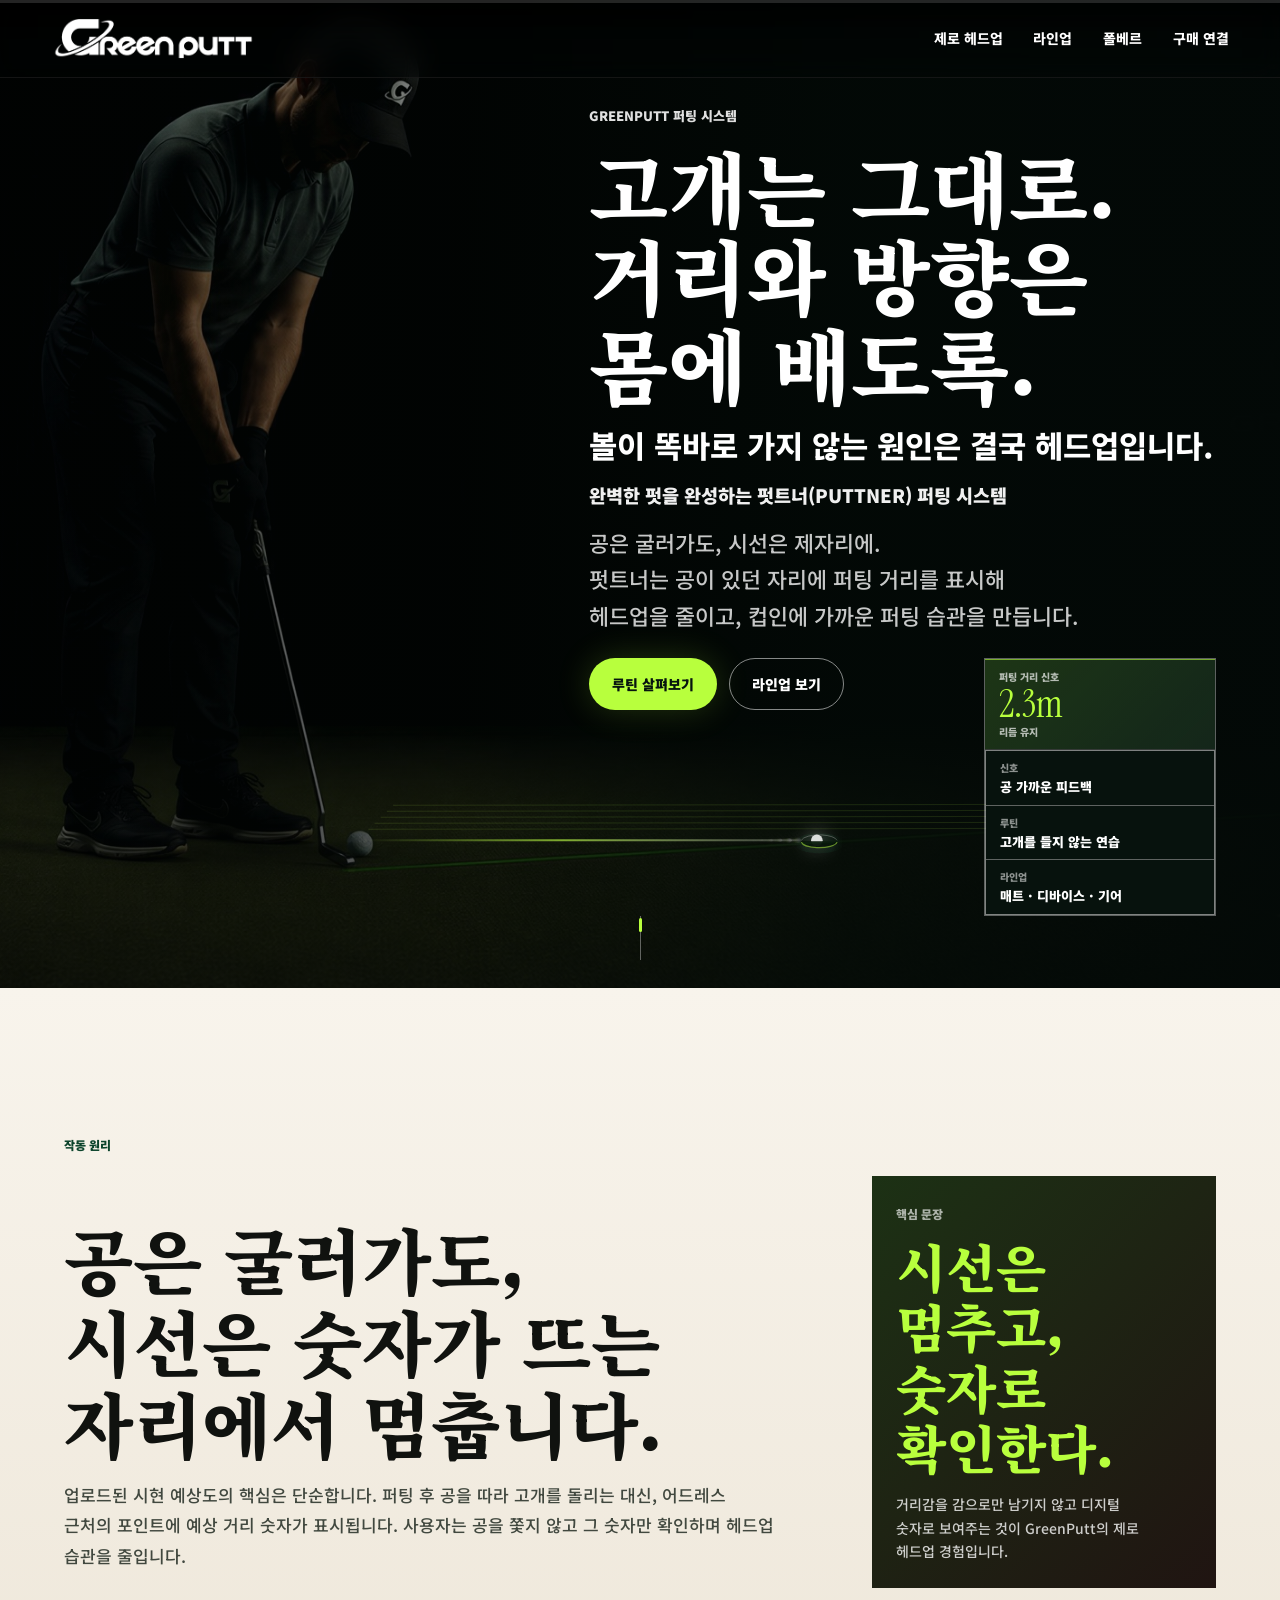
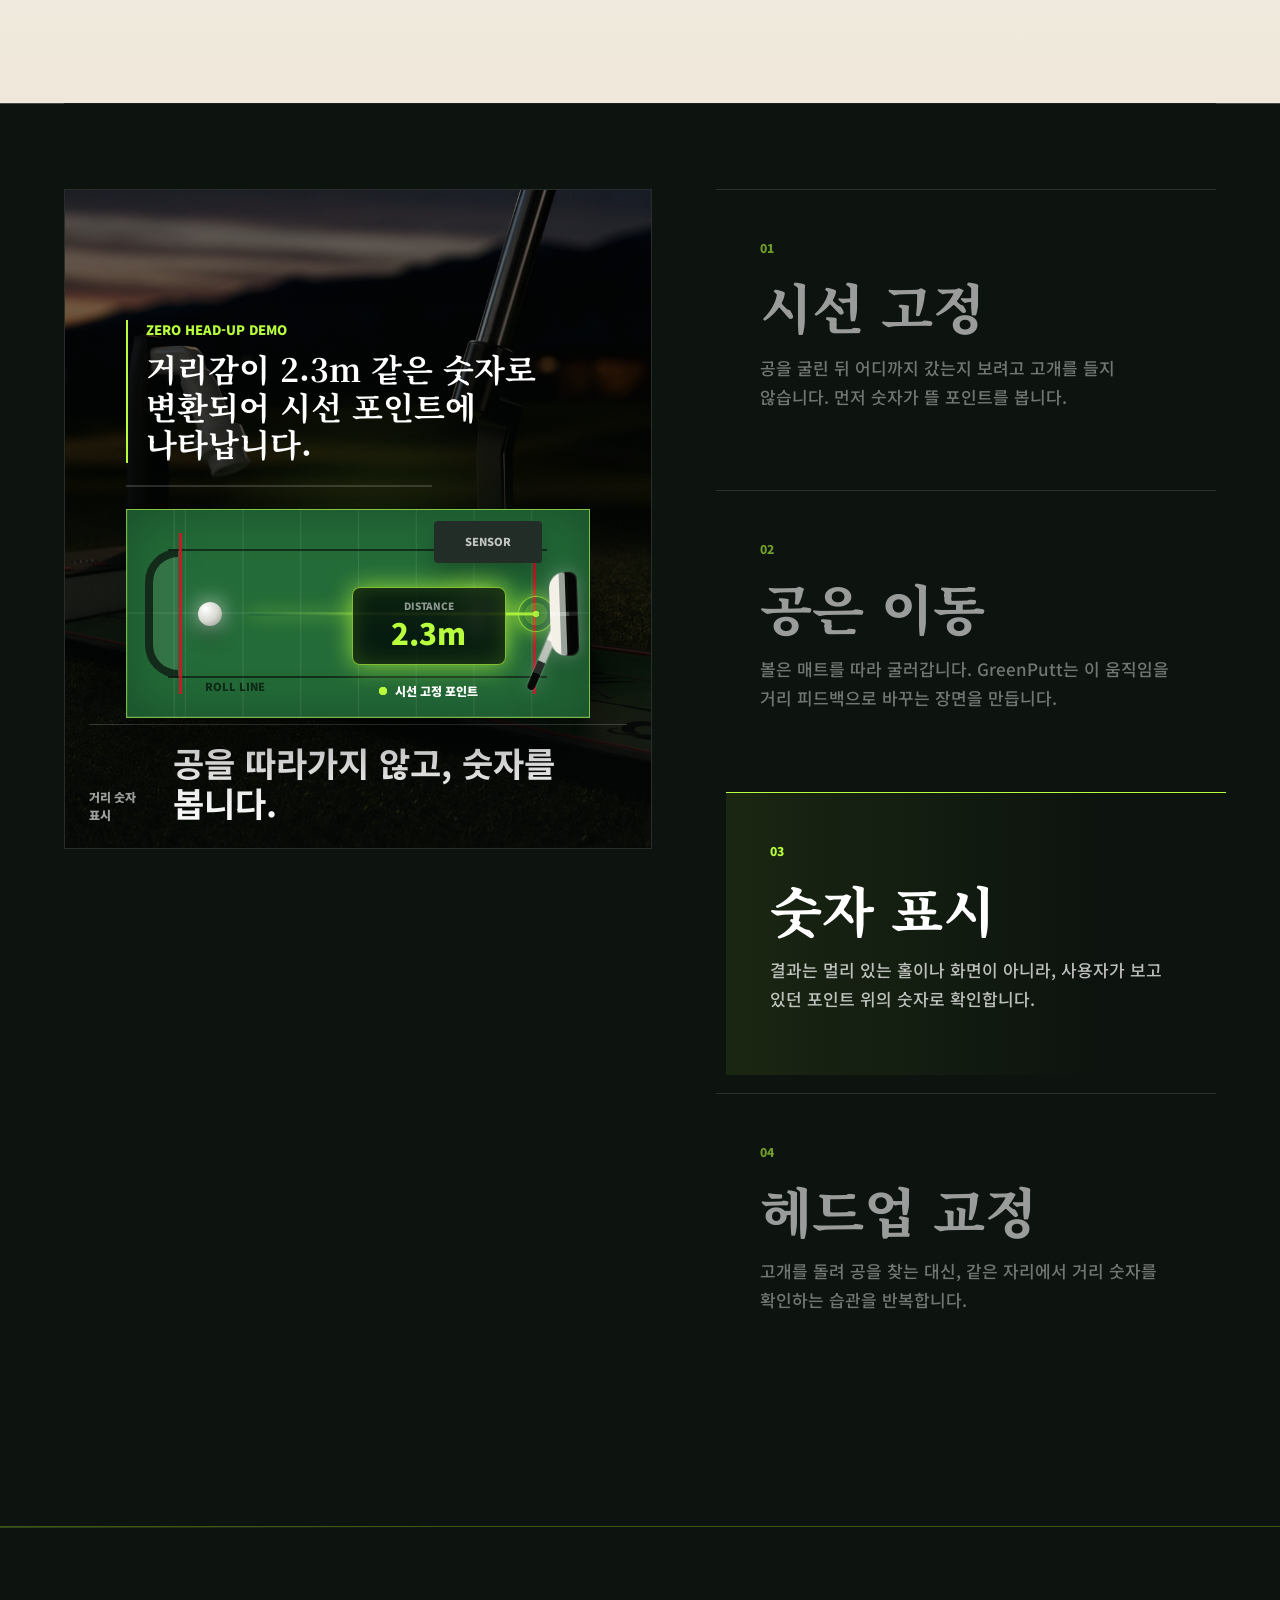
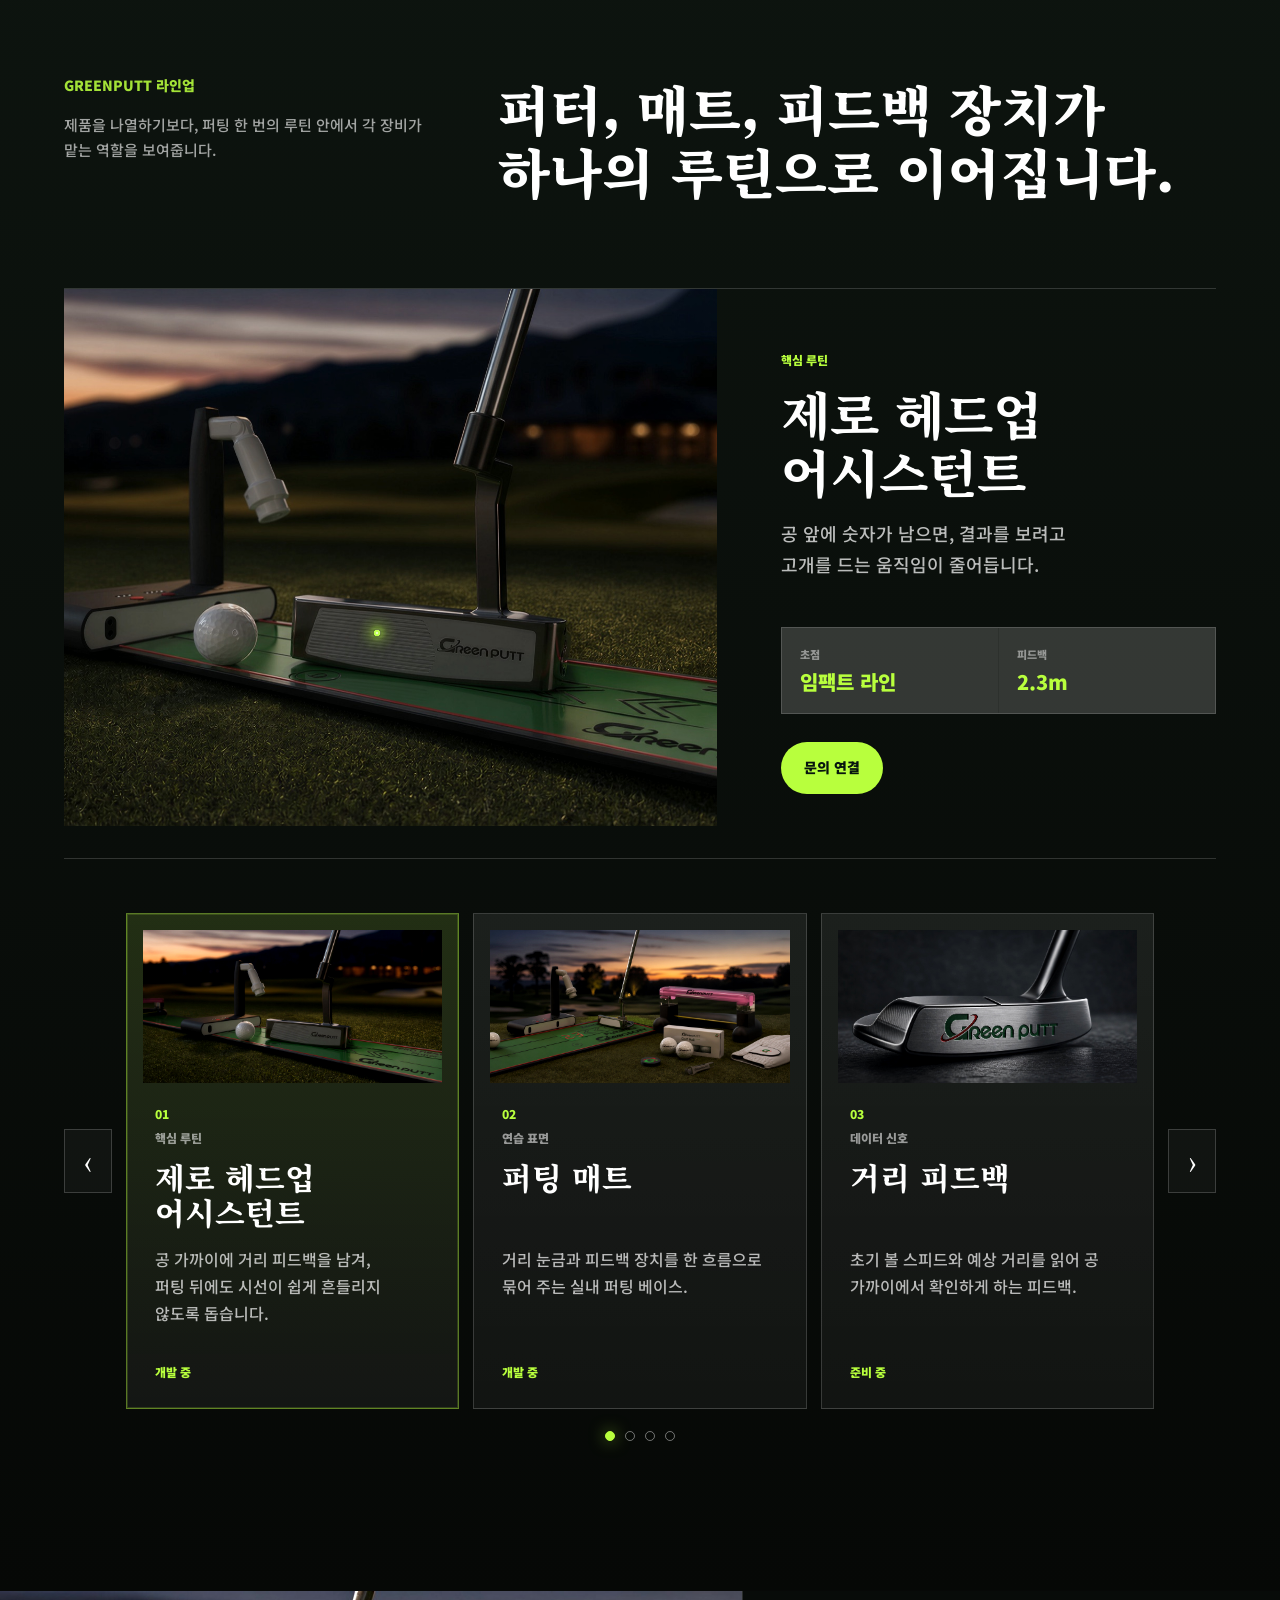
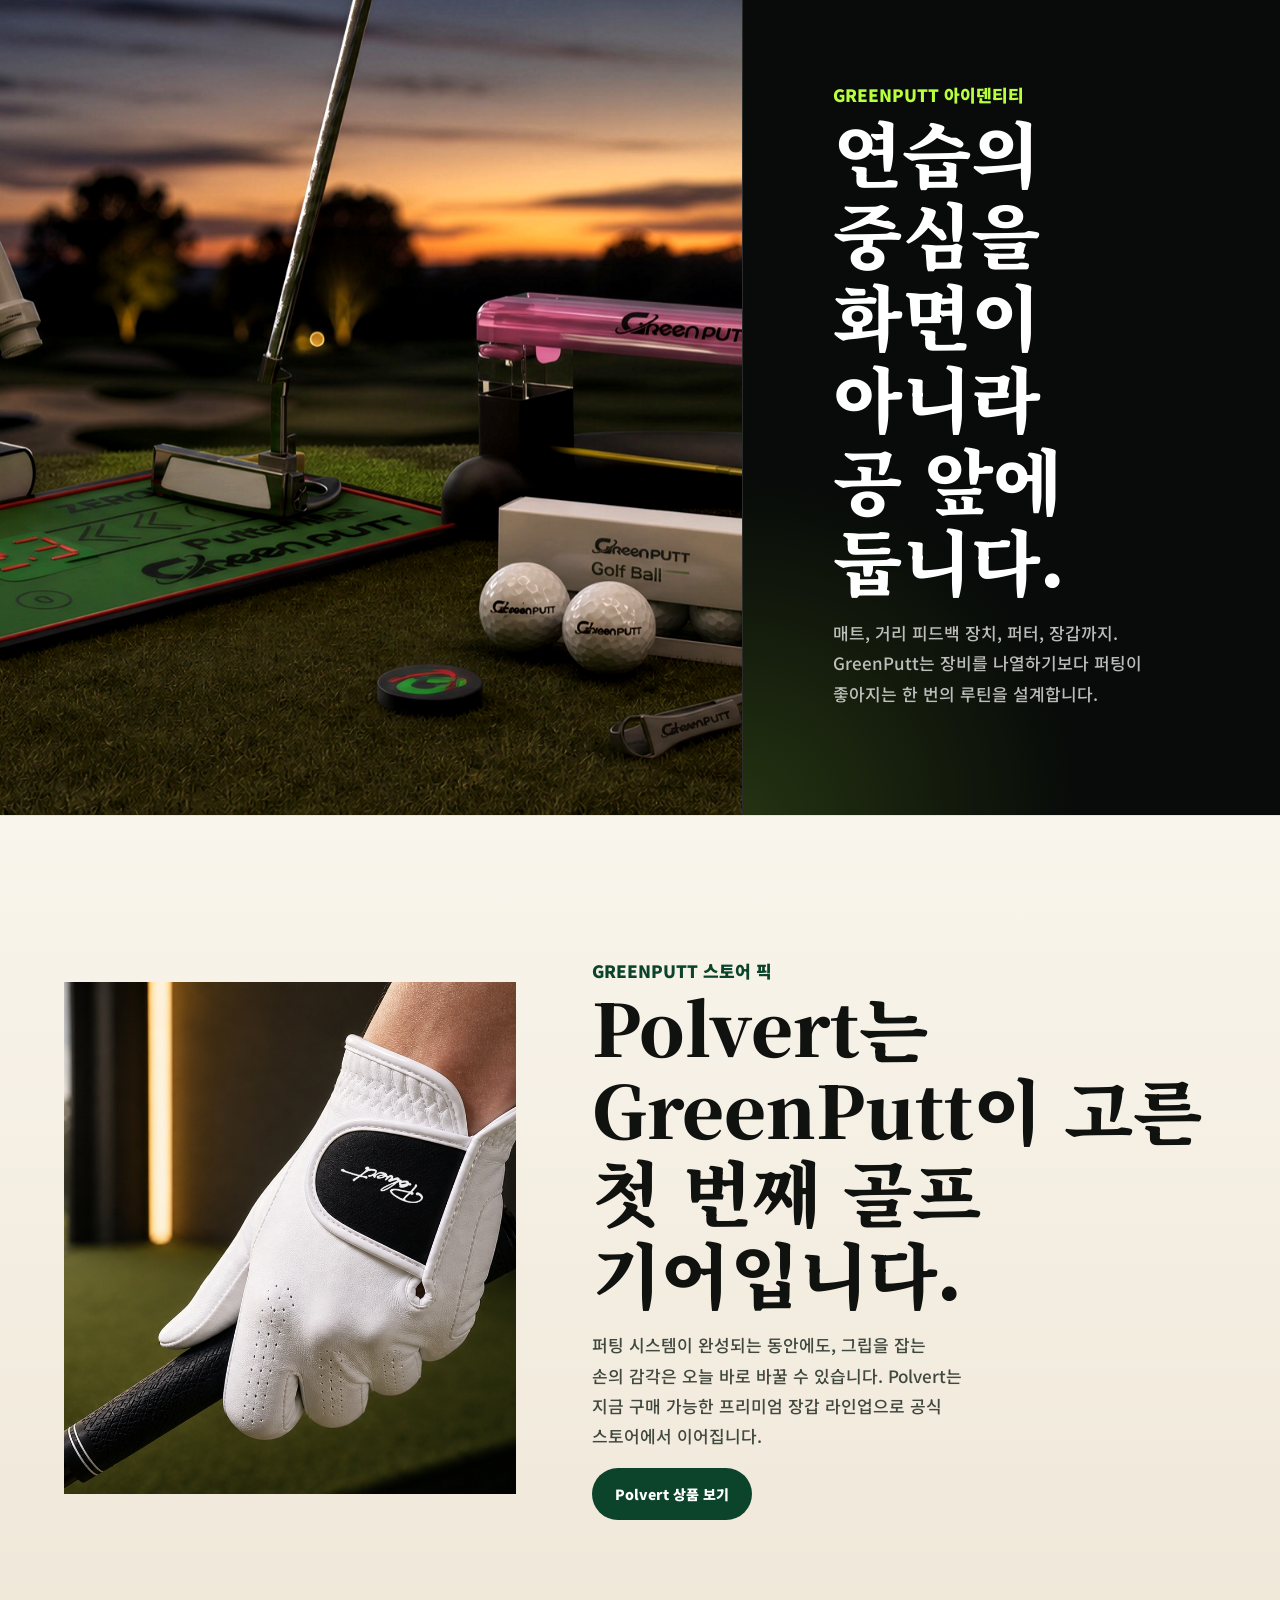
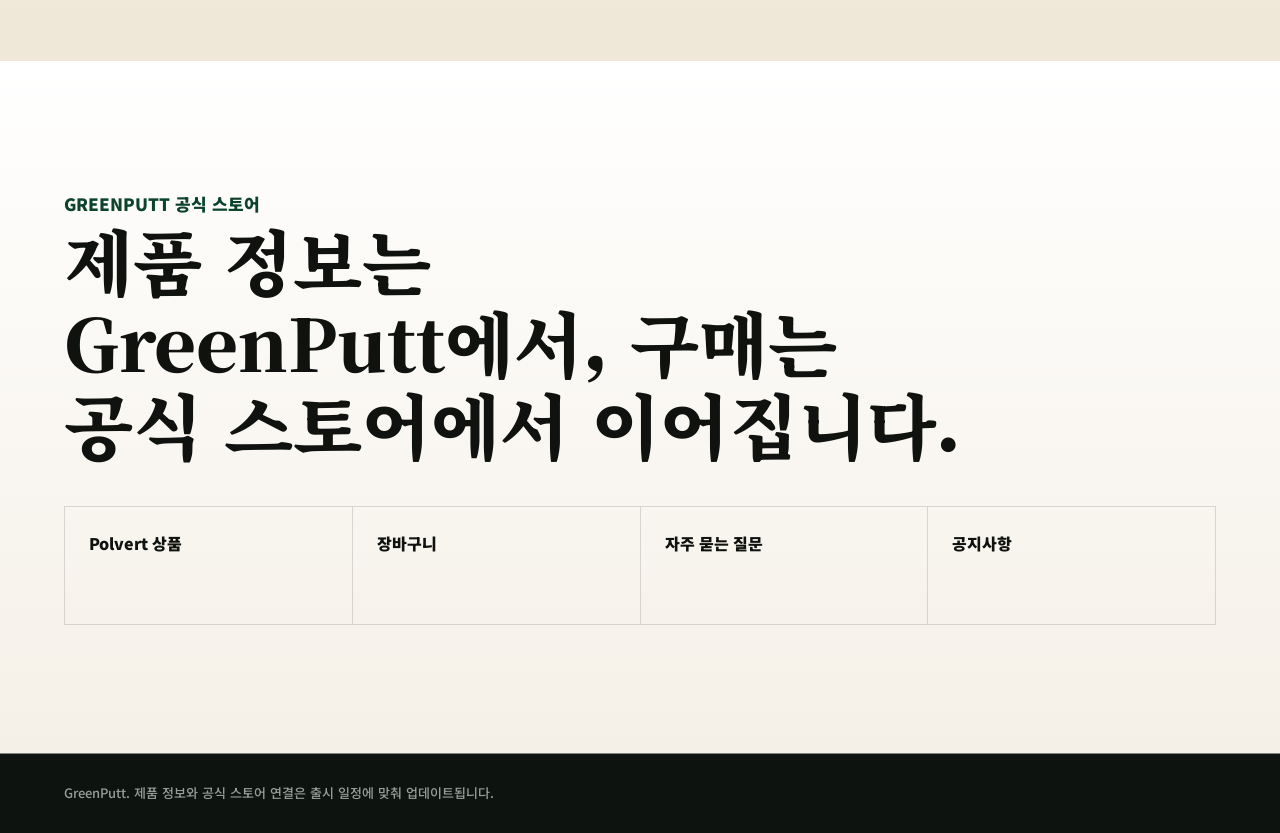
==== index.html @ f505fe6b "copy: refine Puttner hero message" ====
<!doctype html>
<html lang="ko">
  <head>
    <meta charset="utf-8" />
    <meta name="viewport" content="width=device-width, initial-scale=1" />
    <title>GreenPutt | 고개는 그대로. 거리와 방향은 몸에 배도록.</title>
    <meta
      name="description"
      content="완벽한 펏을 완성하는 펏트너(PUTTNER) 퍼팅 시스템. 공이 있던 자리에 퍼팅 거리를 표시해 헤드업을 줄이고, 컵인에 가까운 퍼팅 습관을 만듭니다."
    />
    <meta name="theme-color" content="#061b12" />
    <link rel="canonical" href="https://micaelclaw.github.io/greenputt-website-test/" />
    <link rel="icon" href="./favicon.ico" sizes="any" />
    <link rel="icon" href="./favicon-32x32.png" type="image/png" />
    <link rel="apple-touch-icon" href="./apple-touch-icon.png" />
    <link rel="manifest" href="./site.webmanifest" />
    <meta property="og:locale" content="ko_KR" />
    <meta property="og:type" content="website" />
    <meta property="og:site_name" content="GreenPutt" />
    <meta property="og:title" content="GreenPutt | 고개는 그대로. 거리와 방향은 몸에 배도록." />
    <meta
      property="og:description"
      content="완벽한 펏을 완성하는 펏트너(PUTTNER) 퍼팅 시스템. 공이 있던 자리에 퍼팅 거리를 표시해 헤드업을 줄이고, 컵인에 가까운 퍼팅 습관을 만듭니다."
    />
    <meta property="og:url" content="https://micaelclaw.github.io/greenputt-website-test/" />
    <meta
      property="og:image"
      content="https://micaelclaw.github.io/greenputt-website-test/assets/greenputt-og.jpg"
    />
    <meta
      property="og:image:secure_url"
      content="https://micaelclaw.github.io/greenputt-website-test/assets/greenputt-og.jpg"
    />
    <meta property="og:image:type" content="image/jpeg" />
    <meta property="og:image:width" content="1200" />
    <meta property="og:image:height" content="630" />
    <meta property="og:image:alt" content="GreenPutt 퍼팅 시스템 공유 이미지" />
    <meta name="twitter:card" content="summary_large_image" />
    <meta name="twitter:title" content="GreenPutt | 고개는 그대로. 거리와 방향은 몸에 배도록." />
    <meta
      name="twitter:description"
      content="완벽한 펏을 완성하는 펏트너(PUTTNER) 퍼팅 시스템. 공이 있던 자리에 퍼팅 거리를 표시해 헤드업을 줄이고, 컵인에 가까운 퍼팅 습관을 만듭니다."
    />
    <meta
      name="twitter:image"
      content="https://micaelclaw.github.io/greenputt-website-test/assets/greenputt-og.jpg"
    />
    <meta name="twitter:image:alt" content="GreenPutt 퍼팅 시스템 공유 이미지" />
    <link rel="preconnect" href="https://fonts.googleapis.com" />
    <link rel="preconnect" href="https://fonts.gstatic.com" crossorigin />
    <link
      href="https://fonts.googleapis.com/css2?family=Instrument+Serif:ital@0;1&family=Noto+Sans+KR:wght@400;500;700;900&family=Noto+Serif+KR:wght@500;700;900&display=swap"
      rel="stylesheet"
    />
    <link rel="stylesheet" href="./styles.css" />
  </head>
  <body>
    <div class="scroll-progress" aria-hidden="true">
      <span id="scroll-progress-bar"></span>
    </div>

    <header class="site-header" aria-label="GreenPutt 주요 내비게이션">
      <a class="brand" href="#top" aria-label="GreenPutt 홈">
        <img src="./assets/greenputt-logo.png" alt="GreenPutt" />
      </a>
      <nav class="primary-nav" aria-label="주요 메뉴">
        <a href="#zero-head-up">제로 헤드업</a>
        <a href="#system">라인업</a>
        <a href="#storepick">폴베르</a>
        <a href="#bridge">구매 연결</a>
      </nav>
    </header>

    <main id="top">
      <section class="hero film-frame" aria-labelledby="hero-title">
        <img
          class="hero-image"
          src="./assets/greenputt-hero-signal.jpg"
          width="2600"
          height="1114"
          alt="퍼팅 자세를 유지한 골퍼와 공 앞에 표시되는 GreenPutt 거리 신호"
        />
        <canvas id="signal-canvas" class="signal-canvas" aria-hidden="true"></canvas>
        <div class="hero-overlay"></div>
        <div class="hero-copy">
          <p class="eyebrow">GreenPutt 퍼팅 시스템</p>
          <h1 id="hero-title">
            <span>고개는 그대로.</span>
            <span>거리와 방향은</span>
            <span>몸에 배도록.</span>
          </h1>
          <p class="hero-korean">볼이 똑바로 가지 않는 원인은 결국 헤드업입니다.</p>
          <p class="hero-product-statement">완벽한 펏을 완성하는 펏트너(PUTTNER) 퍼팅 시스템</p>
          <p class="lead">
            <span class="lead-line">공은 굴러가도, 시선은 제자리에.</span>
            <span class="lead-line">펏트너는 공이 있던 자리에 퍼팅 거리를 표시해</span>
            <span class="lead-line">헤드업을 줄이고, 컵인에 가까운 퍼팅 습관을 만듭니다.</span>
          </p>
          <div class="hero-lower">
            <div class="hero-actions">
              <a class="button primary" href="#zero-head-up">루틴 살펴보기</a>
              <a class="button ghost" href="#system">라인업 보기</a>
            </div>
            <div class="hero-dashboard">
              <div class="hero-caption" aria-label="현재 퍼팅 거리 신호">
                <span>퍼팅 거리 신호</span>
                <strong id="hero-distance">2.3m</strong>
                <small id="hero-tempo">리듬 유지</small>
              </div>
              <dl class="hero-metrics" aria-label="GreenPutt 핵심 루틴">
                <div>
                  <dt>신호</dt>
                  <dd>공 가까운 피드백</dd>
                </div>
                <div>
                  <dt>루틴</dt>
                  <dd>고개를 들지 않는 연습</dd>
                </div>
                <div>
                  <dt>라인업</dt>
                  <dd>매트 · 디바이스 · 기어</dd>
                </div>
              </dl>
            </div>
          </div>
        </div>
        <a class="scroll-cue" href="#zero-head-up" aria-label="제로 헤드업 이야기로 이동">
          <span></span>
        </a>
      </section>

      <section id="zero-head-up" class="film-story-section">
        <div class="film-story-copy">
          <p class="section-kicker">작동 원리</p>
          <div class="film-story-grid">
            <div>
              <h2>공은 굴러가도, 시선은 숫자가 뜨는 자리에서 멈춥니다.</h2>
              <p>
                업로드된 시현 예상도의 핵심은 단순합니다. 퍼팅 후 공을 따라 고개를 돌리는 대신,
                어드레스 근처의 포인트에 예상 거리 숫자가 표시됩니다. 사용자는 공을 쫓지 않고
                그 숫자만 확인하며 헤드업 습관을 줄입니다.
              </p>
            </div>
            <div class="film-note">
              <span>핵심 문장</span>
              <strong>시선은 멈추고, 숫자로 확인한다.</strong>
              <p>거리감을 감으로만 남기지 않고 디지털 숫자로 보여주는 것이 GreenPutt의 제로 헤드업 경험입니다.</p>
            </div>
          </div>
        </div>

        <div class="film-reel">
          <div class="film-visual is-demo" data-phase="0" aria-hidden="true">
            <img
              class="film-visual-image"
              src="./assets/greenputt-system-closeup.jpg"
              width="2400"
              height="1028"
              alt=""
            />
            <span class="signal-sweep"></span>
            <div class="demo-board">
              <div class="demo-copy">
                <span>Zero Head-Up Demo</span>
                <strong id="demo-note">시선은 출발점 근처의 숫자 포인트에 둡니다.</strong>
              </div>
              <span class="demo-cycle" aria-hidden="true"><i></i></span>
              <div class="demo-mat">
                <span class="demo-return"></span>
                <span class="demo-device">Sensor</span>
                <span class="demo-putter"></span>
                <span class="demo-display">
                  <small>Distance</small>
                  <strong id="film-distance">Ready</strong>
                </span>
                <span class="demo-ball"></span>
                <span class="demo-path"></span>
                <span class="demo-gaze">시선 고정 포인트</span>
                <span class="demo-hole">roll line</span>
              </div>
            </div>
            <div class="film-visual-caption">
              <span id="film-state">시선 고정</span>
              <strong>공을 따라가지 않고, 숫자를 봅니다.</strong>
            </div>
          </div>

          <div class="film-steps" aria-label="제로 헤드업 과정">
            <article
              class="film-step is-active"
              data-phase="0"
              data-distance="Ready"
              data-state="시선 고정"
              data-note="시선은 출발점 근처의 숫자 포인트에 둡니다."
            >
              <span>01</span>
              <h3>시선 고정</h3>
              <p>공을 굴린 뒤 어디까지 갔는지 보려고 고개를 들지 않습니다. 먼저 숫자가 뜰 포인트를 봅니다.</p>
            </article>
            <article
              class="film-step"
              data-phase="1"
              data-distance="측정 중"
              data-state="공은 이동"
              data-note="볼은 매트를 따라 굴러가지만, 눈은 출발점 근처에 남습니다."
            >
              <span>02</span>
              <h3>공은 이동</h3>
              <p>볼은 매트를 따라 굴러갑니다. GreenPutt는 이 움직임을 거리 피드백으로 바꾸는 장면을 만듭니다.</p>
            </article>
            <article
              class="film-step"
              data-phase="2"
              data-distance="2.3m"
              data-state="거리 숫자 표시"
              data-note="거리감이 2.3m 같은 숫자로 변환되어 시선 포인트에 나타납니다."
            >
              <span>03</span>
              <h3>숫자 표시</h3>
              <p>결과는 멀리 있는 홀이나 화면이 아니라, 사용자가 보고 있던 포인트 위의 숫자로 확인합니다.</p>
            </article>
            <article
              class="film-step"
              data-phase="3"
              data-distance="Repeat"
              data-state="헤드업 교정"
              data-note="같은 자세로 숫자를 확인하고 반복하며 헤드업 습관을 줄입니다."
            >
              <span>04</span>
              <h3>헤드업 교정</h3>
              <p>고개를 돌려 공을 찾는 대신, 같은 자리에서 거리 숫자를 확인하는 습관을 반복합니다.</p>
            </article>
          </div>
        </div>
      </section>

      <section id="system" class="system-section">
        <div class="system-copy">
          <div>
            <p class="eyebrow">GreenPutt 라인업</p>
            <p class="system-intent">
              제품을 나열하기보다, 퍼팅 한 번의 루틴 안에서 각 장비가 맡는 역할을 보여줍니다.
            </p>
          </div>
          <h2>퍼터, 매트, 피드백 장치가 하나의 루틴으로 이어집니다.</h2>
        </div>
        <div class="system-stage" aria-live="polite">
          <div class="system-stage-media">
            <img
              id="stage-image"
              src="./assets/greenputt-system-closeup.jpg"
              width="2400"
              height="1028"
              alt="GreenPutt 퍼팅 시스템 클로즈업"
            />
            <span class="stage-hotspot" aria-hidden="true"><i></i></span>
          </div>
          <div class="system-stage-copy">
            <p class="eyebrow" id="stage-label">핵심 루틴</p>
            <h3 id="stage-title">제로 헤드업 어시스턴트</h3>
            <p id="stage-description">
              공 가까이에 거리 피드백을 남겨, 퍼팅 뒤에도 시선이 쉽게 흔들리지 않도록 돕습니다.
            </p>
            <dl class="stage-data" aria-label="선택한 제품 피드백 정보">
              <div>
                <dt>초점</dt>
                <dd id="stage-focus">임팩트 라인</dd>
              </div>
              <div>
                <dt>피드백</dt>
                <dd id="stage-signal">2.3m</dd>
              </div>
            </dl>
            <a id="stage-cta" class="button stage-button" href="#bridge">자세히 보기</a>
          </div>
        </div>
        <div class="product-carousel" aria-label="GreenPutt 제품 슬라이드">
          <button id="lineup-prev" class="lineup-control" type="button" aria-label="이전 제품 보기">‹</button>
          <div id="product-grid" class="product-lineup" aria-live="polite"></div>
          <button id="lineup-next" class="lineup-control" type="button" aria-label="다음 제품 보기">›</button>
        </div>
        <div id="lineup-dots" class="lineup-dots" aria-label="제품 슬라이드 위치"></div>
      </section>

      <section class="cinema-band">
        <img
          src="./assets/greenputt-lineup-showcase.jpg"
          width="2400"
          height="1028"
          alt="골프 표면 위에 놓인 GreenPutt 제품 라인업"
        />
        <div>
          <p class="eyebrow">GreenPutt 아이덴티티</p>
          <h2>연습의 중심을 화면이 아니라 공 앞에 둡니다.</h2>
          <p>
            매트, 거리 피드백 장치, 퍼터, 장갑까지. GreenPutt는 장비를 나열하기보다
            퍼팅이 좋아지는 한 번의 루틴을 설계합니다.
          </p>
        </div>
      </section>

      <section id="storepick" class="storepick-section">
        <div class="storepick-media">
          <img
            src="./assets/polvert/logo-locked-v10/polvert-storepick-logo-locked-10-homepage-hero.jpg"
            width="1672"
            height="941"
            alt="실제 Polvert 로고를 회전 합성한 극세사 오른손 골프 장갑 착용샷"
          />
        </div>
        <div class="storepick-copy">
          <p class="eyebrow">GreenPutt 스토어 픽</p>
          <h2><span>Polvert는 GreenPutt이 고른</span><span>첫 번째 골프 기어입니다.</span></h2>
          <p>
            퍼팅 시스템이 완성되는 동안에도, 그립을 잡는 손의 감각은 오늘 바로 바꿀 수 있습니다.
            Polvert는 지금 구매 가능한 프리미엄 장갑 라인업으로 공식 스토어에서 이어집니다.
          </p>
          <a class="button dark" href="https://greenputt.kr/all_products/?idx=77">Polvert 상품 보기</a>
        </div>
      </section>

      <section id="bridge" class="bridge-section">
        <p class="eyebrow">GreenPutt 공식 스토어</p>
        <h2>제품 정보는 GreenPutt에서, 구매는 공식 스토어에서 이어집니다.</h2>
        <div id="support-links" class="support-links"></div>
      </section>
    </main>

    <footer class="site-footer">
      <p>GreenPutt. 제품 정보와 공식 스토어 연결은 출시 일정에 맞춰 업데이트됩니다.</p>
    </footer>

    <script src="./content.js"></script>
    <script src="./app.js"></script>
  </body>
</html>
---- styles.css ----
:root {
  color-scheme: light;
  --ink: #10120f;
  --soft-ink: #41483f;
  --muted: #747b70;
  --paper: #f3f1ea;
  --warm: #fbfaf6;
  --green: #0b432b;
  --green-deep: #061b12;
  --lime: #b8ff3d;
  --red: #d51325;
  --line: rgba(16, 18, 15, 0.14);
  --white-line: rgba(255, 255, 255, 0.2);
  --layout-max: 1760px;
  --font-body: "Noto Sans KR", "Apple SD Gothic Neo", "Malgun Gothic", sans-serif;
  --font-display: "Noto Serif KR", "Apple SD Gothic Neo", serif;
  --font-english: "Instrument Serif", Georgia, "Times New Roman", serif;
  font-family: var(--font-body);
}

* {
  box-sizing: border-box;
}

html {
  scroll-behavior: smooth;
}

body {
  margin: 0;
  overflow-x: hidden;
  color: var(--ink);
  background: var(--paper);
  font-family: var(--font-body);
  font-weight: 500;
  line-height: 1.5;
}

a {
  color: inherit;
}

img {
  display: block;
  max-width: 100%;
  height: auto;
}

#zero-head-up,
#system,
#storepick,
#bridge {
  scroll-margin-top: 96px;
}

.scroll-progress {
  position: fixed;
  inset: 0 0 auto;
  z-index: 60;
  height: 3px;
  background: rgba(255, 255, 255, 0.14);
}

.scroll-progress span {
  display: block;
  width: 100%;
  height: 100%;
  transform: scaleX(0);
  transform-origin: left center;
  background: var(--lime);
}

.site-header {
  position: fixed;
  inset: 0 0 auto;
  z-index: 20;
  display: flex;
  min-height: 78px;
  align-items: center;
  justify-content: space-between;
  gap: 24px;
  padding: 0 clamp(20px, 4vw, 64px);
  color: white;
  border-bottom: 1px solid rgba(255, 255, 255, 0.08);
  background:
    linear-gradient(180deg, rgba(0, 0, 0, 0.72), rgba(0, 0, 0, 0.08)),
    rgba(5, 9, 7, 0.18);
  backdrop-filter: blur(14px);
}

.brand {
  width: clamp(138px, 16vw, 220px);
  flex: 0 0 auto;
  filter: brightness(0) invert(1);
}

.primary-nav {
  display: flex;
  flex-wrap: wrap;
  justify-content: flex-end;
  gap: clamp(14px, 2.4vw, 34px);
  font-size: 14px;
  font-weight: 800;
  letter-spacing: 0;
}

.primary-nav a {
  display: inline-flex;
  min-height: 32px;
  align-items: center;
}

.primary-nav a,
.button,
.lineup-item,
.support-link {
  text-decoration: none;
}

.primary-nav a:focus-visible,
.button:focus-visible,
.lineup-item:focus-visible,
.support-link:focus-visible {
  outline: 3px solid var(--lime);
  outline-offset: 5px;
}

.film-frame {
  position: relative;
  min-height: calc(var(--app-vh, 1vh) * 100);
  overflow: hidden;
  color: white;
  background: var(--green-deep);
}

.hero-image,
.hero-overlay,
.signal-canvas {
  position: absolute;
  inset: 0;
}

.hero-image {
  width: 100%;
  height: 100%;
  object-fit: cover;
  object-position: 58% 50%;
  transform: scale(1.02);
  filter: saturate(1.04) contrast(1.08) brightness(0.92);
}

.hero-overlay {
  z-index: 1;
  background:
    linear-gradient(90deg, rgba(3, 9, 7, 0.28), rgba(3, 10, 7, 0.36) 36%, rgba(3, 10, 7, 0.84) 66%, rgba(3, 9, 7, 0.96)),
    linear-gradient(180deg, rgba(0, 0, 0, 0.18), rgba(0, 0, 0, 0.54));
}

.signal-canvas {
  z-index: 2;
  pointer-events: none;
  opacity: 0.9;
  mix-blend-mode: screen;
}

.hero-copy {
  position: relative;
  z-index: 3;
  display: flex;
  min-height: calc(var(--app-vh, 1vh) * 100);
  flex-direction: column;
  justify-content: center;
  width: min(100%, var(--layout-max));
  margin-right: auto;
  margin-left: auto;
  padding: 108px clamp(24px, 5vw, 76px) 72px clamp(420px, 46vw, 760px);
}

.eyebrow,
.section-kicker,
.lineup-label,
.lineup-state,
.hero-caption span,
.hero-caption small {
  margin: 0;
  font-family: var(--font-body);
  font-size: clamp(12px, 0.8vw, 14px);
  font-weight: 900;
  letter-spacing: 0;
  line-height: 1.2;
  text-transform: uppercase;
}

.eyebrow,
.section-kicker {
  color: var(--lime);
}

.hero-copy .eyebrow {
  color: rgba(255, 255, 255, 0.88);
  font-size: clamp(13px, 0.92vw, 15px);
}

.film-story-copy .section-kicker {
  color: var(--green);
}

h1,
h2,
h3,
p,
dt,
dd,
a,
span,
strong,
small {
  overflow-wrap: break-word;
  word-break: keep-all;
  line-break: strict;
}

h1,
h2,
h3,
.hero-korean,
.film-note strong,
.system-stage-copy h3,
.lineup-item h3,
.storepick-copy h2,
.bridge-section h2 {
  text-wrap: balance;
}

p,
.lead,
.button,
.support-link,
.lineup-item p {
  text-wrap: pretty;
}

h1 {
  max-width: 860px;
  margin: 18px 0 0;
  font-family: var(--font-display);
  font-size: clamp(46px, 6.4vw, 88px);
  font-weight: 900;
  letter-spacing: 0;
  line-height: 1.08;
  overflow-wrap: break-word;
  word-break: keep-all;
}

.hero-copy h1 {
  max-width: 640px;
}

.hero-copy h1 span {
  display: block;
}

h2 {
  margin: 0;
  font-family: var(--font-display);
  font-size: clamp(34px, 5.6vw, 78px);
  font-weight: 900;
  letter-spacing: 0;
  line-height: 1.14;
}

h3 {
  margin: 0;
  font-family: var(--font-display);
  font-size: clamp(24px, 3vw, 40px);
  font-weight: 800;
  line-height: 1.12;
}

.hero-korean {
  max-width: 720px;
  margin: 18px 0 0;
  color: white;
  font-size: clamp(20px, 2.4vw, 34px);
  font-weight: 800;
  line-height: 1.28;
}

.hero-product-statement {
  max-width: 660px;
  margin: 18px 0 0;
  color: rgba(255, 255, 255, 0.94);
  font-size: clamp(17px, 1.45vw, 22px);
  font-weight: 900;
  line-height: 1.42;
}

.lead {
  width: 100%;
  max-width: 620px;
  margin: 16px 0 0;
  color: rgba(255, 255, 255, 0.78);
  font-size: clamp(16px, 1.7vw, 22px);
  font-weight: 500;
  line-height: 1.68;
}

.lead-line {
  display: block;
}

.hero-lower {
  display: grid;
  grid-template-columns: minmax(250px, 1fr) minmax(190px, 232px);
  gap: 18px;
  align-items: start;
  width: min(680px, 100%);
  margin-top: 24px;
}

.hero-actions {
  display: flex;
  flex-wrap: wrap;
  gap: 12px;
}

.hero-dashboard {
  display: grid;
  grid-template-columns: 1fr;
  gap: 1px;
  align-items: stretch;
  min-width: 0;
  border: 1px solid var(--white-line);
  background: var(--white-line);
}

.button {
  display: inline-flex;
  min-height: 52px;
  align-items: center;
  justify-content: center;
  padding: 0 22px;
  border: 1px solid transparent;
  border-radius: 999px;
  font-size: 14px;
  font-weight: 900;
  transition: transform 160ms ease, background 160ms ease, color 160ms ease, border-color 160ms ease;
}

.button:hover {
  transform: translateY(-2px);
}

.button.primary {
  color: #07150f;
  background: var(--lime);
  box-shadow: 0 0 34px rgba(184, 255, 61, 0.18);
}

.button.ghost {
  color: white;
  border-color: rgba(255, 255, 255, 0.52);
}

.button.dark {
  color: white;
  background: var(--green);
}

.hero-metrics {
  display: grid;
  grid-template-columns: 1fr;
  gap: 1px;
  width: 100%;
  min-width: 0;
  margin: 0;
  padding: 0;
  border: 1px solid var(--white-line);
  background: var(--white-line);
}

.hero-metrics div {
  min-width: 0;
  padding: 9px 14px;
  background: #07120d;
}

.hero-metrics dt,
.hero-metrics dd {
  margin: 0;
}

.hero-metrics dt {
  color: rgba(255, 255, 255, 0.54);
  font-size: 10px;
  font-weight: 900;
}

.hero-metrics dd {
  margin-top: 4px;
  color: white;
  font-size: 13px;
  font-weight: 900;
  line-height: 1.28;
  word-break: keep-all;
}

.hero-caption {
  display: grid;
  align-content: center;
  gap: 4px;
  min-width: 0;
  padding: 11px 14px;
  border-top: 1px solid rgba(184, 255, 61, 0.6);
  background:
    linear-gradient(135deg, rgba(184, 255, 61, 0.11), rgba(255, 255, 255, 0.04)),
    #0a1d11;
  backdrop-filter: blur(12px);
}

.hero-caption span,
.hero-caption small {
  color: rgba(255, 255, 255, 0.68);
  font-size: 10px;
}

.hero-caption strong {
  color: var(--lime);
  font-family: var(--font-english);
  font-size: clamp(32px, 3vw, 42px);
  font-weight: 400;
  line-height: 0.9;
}

.scroll-cue {
  position: absolute;
  bottom: 28px;
  left: 50%;
  z-index: 3;
  display: grid;
  width: 18px;
  height: 44px;
  place-items: start center;
  transform: translateX(-50%);
}

.scroll-cue::before {
  position: absolute;
  top: 0;
  bottom: 0;
  width: 1px;
  content: "";
  background: rgba(255, 255, 255, 0.36);
}

.scroll-cue span {
  position: relative;
  width: 3px;
  height: 14px;
  margin-top: 2px;
  border-radius: 999px;
  background: var(--lime);
  animation: cue-drop 1.5s ease-in-out infinite;
}

@keyframes cue-drop {
  0%,
  100% {
    transform: translateY(0);
    opacity: 0.5;
  }

  50% {
    transform: translateY(18px);
    opacity: 1;
  }
}

.film-story-section {
  padding: clamp(78px, 12vw, 150px) clamp(20px, 5vw, 76px);
  background:
    linear-gradient(180deg, #f8f4ec, #ebe3d4 46%, #0d140f 46%, #0d140f);
}

.film-story-copy {
  max-width: var(--layout-max);
  margin-right: auto;
  margin-left: auto;
  color: var(--ink);
}

.film-story-grid {
  display: grid;
  grid-template-columns: minmax(0, 0.68fr) minmax(260px, 0.32fr);
  gap: clamp(28px, 6vw, 88px);
  align-items: end;
  margin-top: 24px;
}

.film-story-grid p {
  max-width: 720px;
  color: var(--soft-ink);
  font-size: 17px;
  line-height: 1.78;
}

.film-note {
  padding: 24px;
  color: white;
  background:
    linear-gradient(135deg, rgba(184, 255, 61, 0.12), rgba(213, 19, 37, 0.12)),
    #07150f;
}

.film-note span {
  color: rgba(255, 255, 255, 0.64);
  font-size: 12px;
  font-weight: 900;
}

.film-note strong {
  display: block;
  margin-top: 12px;
  color: var(--lime);
  font-family: var(--font-display);
  font-size: clamp(30px, 4.2vw, 52px);
  font-weight: 900;
  line-height: 1.16;
  word-break: keep-all;
}

.film-note p {
  margin: 16px 0 0;
  color: rgba(255, 255, 255, 0.78);
  font-size: 14px;
  line-height: 1.68;
}

.film-reel {
  position: relative;
  display: grid;
  grid-template-columns: minmax(0, 0.54fr) minmax(320px, 0.46fr);
  align-items: start;
  gap: clamp(26px, 5vw, 72px);
  max-width: var(--layout-max);
  margin-top: clamp(52px, 9vw, 118px);
  margin-right: auto;
  margin-left: auto;
  padding-top: clamp(42px, 7vw, 86px);
  color: white;
  background: #0d140f;
  box-shadow: 0 0 0 100vmax #0d140f;
  clip-path: inset(0 -100vmax);
}

.film-visual {
  --film-visual-height: clamp(500px, calc((var(--app-vh, 1vh) * 100) - 112px), 660px);
  --film-visual-sticky-top: max(
    92px,
    calc(((var(--app-vh, 1vh) * 100) - var(--film-visual-height)) / 2)
  );

  position: sticky;
  top: var(--film-visual-sticky-top);
  display: grid;
  height: var(--film-visual-height);
  min-height: 0;
  align-self: start;
  isolation: isolate;
  overflow: hidden;
  place-items: center;
  border: 1px solid rgba(255, 255, 255, 0.14);
  background: #050907;
}

.film-visual-image {
  position: absolute;
  inset: 0;
  z-index: -2;
  width: 100%;
  height: 100%;
  max-width: none;
  object-fit: cover;
  object-position: 50% 50%;
  opacity: 0.72;
  filter: saturate(1.05) contrast(1.08) brightness(0.72);
}

.film-visual::after {
  position: absolute;
  inset: 0;
  z-index: -1;
  content: "";
  background:
    linear-gradient(180deg, rgba(5, 9, 7, 0.08), rgba(5, 9, 7, 0.7)),
    radial-gradient(circle at 52% 56%, rgba(184, 255, 61, 0.2), transparent 36%);
}

.film-visual.is-demo {
  --demo-cycle-duration: 14000ms;
  --demo-cycle-offset: 0ms;
  --cross-x: 88.6%;
  --cross-y: 50%;
  --return-line-x: 11.4%;
  --roll-end-x: 18%;
  --ball-size: 24px;
  --ball-radius: 12px;
  --ball-left: var(--cross-x);
  --ball-top: var(--cross-y);
  --gaze-left: var(--cross-x);
  --gaze-top: var(--cross-y);
  --gaze-size: 34px;
  --path-scale: 0.08;
  --display-glow: 0.28;
  --putter-head-gap: 2px;
  --putter-head-width: 28px;
  --putter-head-origin-x: 14px;
  --putter-head-height: 84px;
  --putter-box-width: 124px;
  --putter-box-height: 148px;
  --putter-shaft-width: 8px;
  --putter-shaft-height: 80px;
  align-content: center;
  padding: clamp(24px, 4vw, 54px);
}

.film-visual[data-phase="1"] {
  --ball-left: 60%;
  --path-scale: 0.48;
  --display-glow: 0.42;
}

.film-visual[data-phase="2"] {
  --ball-left: var(--roll-end-x);
  --path-scale: 0.88;
  --display-glow: 1;
}

.film-visual[data-phase="3"] {
  --ball-left: var(--cross-x);
  --path-scale: 0.16;
  --display-glow: 0.78;
}

.demo-board {
  position: relative;
  z-index: 2;
  display: grid;
  grid-template-rows: minmax(112px, auto) 2px auto;
  gap: 22px;
  width: min(660px, 96%);
}

.demo-copy {
  display: grid;
  align-content: start;
  gap: 10px;
  min-height: 112px;
  padding-left: 18px;
  border-left: 2px solid var(--lime);
}

.demo-copy span {
  color: var(--lime);
  font-size: 13px;
  font-weight: 900;
  text-transform: uppercase;
}

.demo-copy strong {
  display: block;
  max-width: 520px;
  min-height: 2.36em;
  color: white;
  font-family: var(--font-display);
  font-size: clamp(22px, 2.5vw, 32px);
  line-height: 1.18;
}

.demo-cycle {
  position: relative;
  overflow: hidden;
  width: min(340px, 66%);
  height: 2px;
  background: rgba(255, 255, 255, 0.16);
}

.demo-cycle i {
  position: absolute;
  inset: 0;
  background: linear-gradient(90deg, var(--lime), rgba(255, 255, 255, 0.86));
  box-shadow: 0 0 16px rgba(184, 255, 61, 0.68);
  transform: scaleX(0);
  transform-origin: left center;
}

.film-visual.is-autoplaying .demo-cycle i {
  animation: demo-cycle-progress var(--demo-cycle-duration) linear infinite;
}

.demo-mat {
  position: relative;
  aspect-ratio: 5 / 2.25;
  overflow: hidden;
  border: 1px solid rgba(184, 255, 61, 0.55);
  background:
    linear-gradient(90deg, transparent 0 10%, rgba(255, 255, 255, 0.15) 10.2%, transparent 10.4%),
    linear-gradient(90deg, rgba(255, 255, 255, 0.1) 1px, transparent 1px),
    linear-gradient(0deg, rgba(255, 255, 255, 0.13) 1px, transparent 1px),
    #236b38;
  background-size: 100% 100%, 12.5% 100%, 100% 50%;
  box-shadow:
    0 36px 88px rgba(0, 0, 0, 0.42),
    inset 0 0 54px rgba(0, 0, 0, 0.28);
}

.demo-mat::before {
  position: absolute;
  inset: 19% 9%;
  content: "";
  border-top: 2px solid rgba(5, 14, 9, 0.62);
  border-bottom: 2px solid rgba(5, 14, 9, 0.62);
  pointer-events: none;
}

.demo-mat::after {
  position: absolute;
  inset: 0;
  content: "";
  background:
    linear-gradient(rgba(213, 19, 37, 0.88), rgba(213, 19, 37, 0.88)) var(--return-line-x) var(--cross-y) / 3px 78% no-repeat,
    linear-gradient(rgba(213, 19, 37, 0.88), rgba(213, 19, 37, 0.88)) var(--cross-x) var(--cross-y) / 3px 78% no-repeat,
    radial-gradient(circle at 76% 50%, rgba(255, 255, 255, 0.3), transparent 9%),
    radial-gradient(circle at 76% 50%, rgba(184, 255, 61, 0.22), transparent 14%);
  pointer-events: none;
}

.demo-return {
  position: absolute;
  left: 4%;
  top: 19%;
  bottom: 19%;
  width: 7%;
  border: 8px solid rgba(9, 16, 12, 0.72);
  border-right: 0;
  border-radius: 999px 0 0 999px;
  background: rgba(255, 255, 255, 0.08);
}

.demo-device {
  position: absolute;
  right: 10%;
  top: 5%;
  z-index: 4;
  display: grid;
  min-width: 108px;
  min-height: 42px;
  place-items: center;
  border-radius: 4px;
  color: rgba(255, 255, 255, 0.72);
  background: #222d27;
  font-size: 11px;
  font-weight: 900;
  text-transform: uppercase;
  box-shadow: 0 14px 24px rgba(0, 0, 0, 0.24);
}

.demo-putter {
  position: absolute;
  left: calc(var(--cross-x) + var(--ball-radius) + var(--putter-head-gap));
  top: var(--cross-y);
  z-index: 8;
  width: var(--putter-box-width);
  height: var(--putter-box-height);
  filter: drop-shadow(0 10px 18px rgba(0, 0, 0, 0.28));
  transform: translate(0, -50%) rotate(-2deg);
  transform-origin: var(--putter-head-origin-x) 50%;
  pointer-events: none;
}

.demo-putter::before {
  position: absolute;
  left: 7px;
  top: calc(50% + 2px);
  width: var(--putter-shaft-width);
  height: var(--putter-shaft-height);
  content: "";
  border-radius: 999px;
  background:
    linear-gradient(180deg, #f5f2e9 0 34%, #b9c0b6 34% 62%, #262c28 62% 78%, #070907 78% 100%);
  box-shadow:
    0 0 0 1px rgba(255, 255, 255, 0.18),
    0 0 18px rgba(255, 255, 255, 0.22);
  transform: rotate(25deg);
  transform-origin: top center;
}

.demo-putter::after {
  position: absolute;
  left: 0;
  top: 50%;
  width: var(--putter-head-width);
  height: var(--putter-head-height);
  content: "";
  border-radius: 16px 8px 8px 16px;
  background:
    linear-gradient(180deg, transparent 48%, rgba(255, 255, 255, 0.28) 48% 52%, transparent 52%),
    linear-gradient(90deg, #f3f0e7 0 36%, #9aa39a 36% 58%, #090c0a 58% 100%);
  box-shadow:
    inset -9px 0 0 rgba(0, 0, 0, 0.58),
    inset 0 0 0 1px rgba(255, 255, 255, 0.26),
    0 0 18px rgba(255, 255, 255, 0.3);
  transform: translateY(-50%);
}

.demo-display {
  position: absolute;
  right: 18%;
  top: 37%;
  z-index: 7;
  display: grid;
  grid-template-rows: auto 1fr;
  width: clamp(138px, 12vw, 156px);
  height: 78px;
  place-items: center;
  padding: 10px 14px;
  border: 1px solid rgba(184, 255, 61, 0.7);
  border-radius: 8px;
  background: rgba(2, 12, 8, 0.82);
  box-shadow:
    0 0 calc(24px * var(--display-glow)) rgba(184, 255, 61, 0.75),
    inset 0 0 calc(22px * var(--display-glow)) rgba(184, 255, 61, 0.18);
}

.demo-display small {
  color: rgba(255, 255, 255, 0.54);
  font-size: 10px;
  font-weight: 900;
  text-transform: uppercase;
}

.demo-display strong {
  width: 100%;
  color: var(--lime);
  font-family: var(--font-body);
  font-size: clamp(24px, 2.3vw, 34px);
  font-weight: 900;
  line-height: 1;
  text-align: center;
  white-space: nowrap;
  transform-origin: center;
}

.film-visual[data-phase="1"] .demo-display strong,
.film-visual[data-phase="3"] .demo-display strong {
  font-size: clamp(24px, 2.3vw, 34px);
}

.demo-ball {
  position: absolute;
  left: var(--ball-left);
  top: var(--ball-top);
  z-index: 6;
  width: var(--ball-size);
  height: var(--ball-size);
  border-radius: 50%;
  background:
    radial-gradient(circle at 32% 28%, white, #d7d9d1 52%, #8d9289);
  box-shadow:
    0 0 22px rgba(255, 255, 255, 0.78),
    0 13px 18px rgba(0, 0, 0, 0.34);
  transform: translate(-50%, -50%);
  transition: left 420ms ease;
}

.film-visual.is-autoplaying .demo-ball {
  animation: demo-ball-cycle var(--demo-cycle-duration) cubic-bezier(0.58, 0.02, 0.15, 0.98) infinite;
}

.demo-path {
  position: absolute;
  right: calc(100% - var(--cross-x));
  top: var(--cross-y);
  z-index: 3;
  width: calc(var(--cross-x) - var(--roll-end-x));
  height: 3px;
  background: linear-gradient(90deg, rgba(184, 255, 61, 0), rgba(184, 255, 61, 0.92));
  box-shadow: 0 0 18px rgba(184, 255, 61, 0.76);
  transform: translateY(-50%) scaleX(var(--path-scale));
  transform-origin: right center;
  transition: transform 420ms ease;
}

.film-visual.is-autoplaying .demo-path {
  animation: demo-path-cycle var(--demo-cycle-duration) ease-in-out infinite;
}

.film-visual.is-autoplaying .demo-putter {
  animation: demo-putter-cycle var(--demo-cycle-duration) ease-in-out infinite;
}

.film-visual.is-autoplaying .demo-display {
  animation: demo-display-cycle var(--demo-cycle-duration) ease-in-out infinite;
}

.film-visual.is-autoplaying .demo-display strong {
  animation: demo-number-cycle var(--demo-cycle-duration) ease-in-out infinite;
}

.demo-gaze {
  position: absolute;
  inset: 0;
  z-index: 5;
  color: transparent;
  font-size: 0;
  pointer-events: none;
}

.demo-gaze::before {
  position: absolute;
  left: var(--gaze-left);
  top: var(--gaze-top);
  width: var(--gaze-size);
  height: var(--gaze-size);
  border-radius: 50%;
  border: 1px solid rgba(184, 255, 61, 0.72);
  background:
    radial-gradient(circle, rgba(184, 255, 61, 0.95) 0 3px, transparent 3.5px),
    radial-gradient(circle, rgba(184, 255, 61, 0.24) 0 46%, transparent 49%);
  box-shadow:
    0 0 18px rgba(184, 255, 61, 0.7),
    inset 0 0 12px rgba(184, 255, 61, 0.22);
  content: "";
  transform: translate(-50%, -50%);
  transform-origin: center;
}

.demo-gaze::after {
  position: absolute;
  right: 24%;
  left: auto;
  bottom: 8%;
  padding-left: 16px;
  color: white;
  content: "시선 고정 포인트";
  background: radial-gradient(circle at 4px 50%, var(--lime) 0 4px, transparent 4.5px);
  font-size: 12px;
  font-weight: 900;
  white-space: nowrap;
}

.film-visual.is-autoplaying .demo-gaze::before {
  animation: demo-gaze-cycle var(--demo-cycle-duration) ease-in-out infinite;
}

.film-visual.is-autoplaying .demo-cycle i,
.film-visual.is-autoplaying .demo-ball,
.film-visual.is-autoplaying .demo-path,
.film-visual.is-autoplaying .demo-putter,
.film-visual.is-autoplaying .demo-display,
.film-visual.is-autoplaying .demo-display strong,
.film-visual.is-autoplaying .demo-gaze::before {
  animation-delay: var(--demo-cycle-offset);
}

.demo-hole {
  position: absolute;
  left: 17%;
  bottom: 11%;
  z-index: 4;
  color: rgba(5, 14, 9, 0.68);
  font-size: 11px;
  font-weight: 900;
  text-transform: uppercase;
}

.signal-sweep {
  position: absolute;
  inset: 0;
  background: linear-gradient(100deg, transparent 18%, rgba(184, 255, 61, 0.22), transparent 54%);
  transform: translateX(-70%);
  animation: signal-sweep 3.6s ease-in-out infinite;
}

@keyframes signal-sweep {
  0%,
  100% {
    transform: translateX(-70%);
    opacity: 0;
  }

  45%,
  55% {
    opacity: 1;
  }

  100% {
    transform: translateX(70%);
  }
}

@keyframes demo-cycle-progress {
  0% {
    transform: scaleX(0);
  }

  100% {
    transform: scaleX(1);
  }
}

@keyframes demo-putter-cycle {
  0%,
  12%,
  100% {
    transform: translate(0, -50%) rotate(-2deg);
  }

  18% {
    transform: translate(-18px, -50%) rotate(-2deg);
  }

  24% {
    transform: translate(-4px, -50%) rotate(-2deg);
  }

  27%,
  78% {
    transform: translate(0, -50%) rotate(-2deg);
  }
}

@keyframes demo-ball-cycle {
  0%,
  16% {
    left: var(--cross-x);
    opacity: 1;
    transform: translate(-50%, -50%) scale(1);
  }

  46%,
  72% {
    left: var(--roll-end-x);
    opacity: 1;
    transform: translate(-50%, -50%) scale(0.9);
  }

  86% {
    left: var(--roll-end-x);
    opacity: 1;
    transform: translate(-50%, -50%) scale(0.9);
  }

  100% {
    left: var(--cross-x);
    opacity: 1;
    transform: translate(-50%, -50%) scale(1);
  }
}

@keyframes demo-path-cycle {
  0%,
  17% {
    opacity: 0.36;
    transform: translateY(-50%) scaleX(0.08);
  }

  48%,
  72% {
    opacity: 1;
    transform: translateY(-50%) scaleX(0.94);
  }

  86% {
    opacity: 0.72;
    transform: translateY(-50%) scaleX(0.48);
  }

  100% {
    opacity: 0.36;
    transform: translateY(-50%) scaleX(0.08);
  }
}

@keyframes demo-display-cycle {
  0%,
  30%,
  100% {
    border-color: rgba(184, 255, 61, 0.56);
    box-shadow:
      0 0 8px rgba(184, 255, 61, 0.42),
      inset 0 0 8px rgba(184, 255, 61, 0.12);
  }

  46%,
  78% {
    border-color: rgba(184, 255, 61, 0.95);
    box-shadow:
      0 0 34px rgba(184, 255, 61, 0.86),
      inset 0 0 26px rgba(184, 255, 61, 0.24);
  }
}

@keyframes demo-number-cycle {
  0%,
  34%,
  86%,
  100% {
    opacity: 0.72;
    transform: translateY(0) scale(0.96);
    text-shadow: 0 0 12px rgba(184, 255, 61, 0.52);
  }

  46%,
  76% {
    opacity: 1;
    transform: translateY(-1px) scale(1.06);
    text-shadow: 0 0 24px rgba(184, 255, 61, 0.88);
  }
}

@keyframes demo-gaze-cycle {
  0%,
  100% {
    transform: translate(-50%, -50%) scale(1);
    box-shadow: 0 0 16px rgba(184, 255, 61, 0.88);
  }

  46%,
  78% {
    transform: translate(-50%, -50%) scale(1.16);
    box-shadow: 0 0 26px rgba(184, 255, 61, 1);
  }
}

.mat-plane {
  position: relative;
  width: min(560px, 82%);
  aspect-ratio: 5 / 3.2;
  border: 1px solid rgba(255, 255, 255, 0.22);
  transform: perspective(720px) rotateX(58deg) rotateZ(-9deg);
  background:
    linear-gradient(90deg, rgba(255, 255, 255, 0.16) 1px, transparent 1px),
    linear-gradient(0deg, rgba(255, 255, 255, 0.12) 1px, transparent 1px),
    rgba(18, 50, 31, 0.62);
  background-size: 58px 58px;
  box-shadow: 0 42px 90px rgba(0, 0, 0, 0.48);
  backdrop-filter: blur(2px);
}

.ball-dot {
  position: absolute;
  left: 44%;
  top: 57%;
  width: 24px;
  height: 24px;
  border-radius: 50%;
  background: white;
  box-shadow: 0 0 26px rgba(255, 255, 255, 0.78);
}

.putter-face {
  position: absolute;
  left: 28%;
  top: 62%;
  width: 128px;
  height: 14px;
  background: #d6d8d0;
  box-shadow: 0 0 24px rgba(255, 255, 255, 0.28);
}

.laser-line {
  position: absolute;
  left: 48%;
  top: 60%;
  width: 42%;
  height: 3px;
  transform: rotate(-4deg);
  transform-origin: left center;
  background: linear-gradient(90deg, var(--lime), transparent);
  box-shadow: 0 0 18px rgba(184, 255, 61, 0.8);
}

.projected-number {
  position: absolute;
  left: 58%;
  top: 34%;
  color: var(--lime);
  font-family: var(--font-english);
  font-size: clamp(34px, 6vw, 86px);
  font-weight: 400;
  text-shadow: 0 0 24px rgba(184, 255, 61, 0.76);
}

.film-visual-caption {
  position: absolute;
  right: 24px;
  bottom: 24px;
  left: 24px;
  display: flex;
  align-items: end;
  justify-content: space-between;
  gap: 18px;
  padding-top: 18px;
  border-top: 1px solid var(--white-line);
}

.film-visual-caption span {
  color: rgba(255, 255, 255, 0.62);
  font-size: 12px;
  font-weight: 900;
}

.film-visual-caption strong {
  color: white;
  font-size: clamp(20px, 3vw, 34px);
  line-height: 1.2;
}

.film-steps {
  display: grid;
  gap: 18px;
}

.film-step {
  min-height: 172px;
  padding: clamp(24px, 4vw, 44px);
  border-top: 1px solid rgba(255, 255, 255, 0.22);
  opacity: 0.58;
  transition: opacity 220ms ease, transform 220ms ease, border-color 220ms ease, background 220ms ease;
}

.film-step.is-active {
  border-color: var(--lime);
  background: linear-gradient(90deg, rgba(184, 255, 61, 0.08), transparent 76%);
  opacity: 1;
  transform: translateX(10px);
}

.film-step span {
  color: var(--lime);
  font-size: 12px;
  font-weight: 900;
}

.film-step h3 {
  margin-top: 18px;
  font-size: clamp(30px, 4.6vw, 54px);
}

.film-step p {
  max-width: 520px;
  color: rgba(255, 255, 255, 0.72);
  font-size: 17px;
  line-height: 1.7;
}

.system-section {
  position: relative;
  padding: clamp(78px, 12vw, 150px) clamp(20px, 5vw, 76px);
  color: white;
  border-top: 1px solid rgba(184, 255, 61, 0.32);
  background:
    linear-gradient(90deg, rgba(184, 255, 61, 0.2), transparent 34%) top left / 100% 1px no-repeat,
    linear-gradient(180deg, #0d140f, #060806);
}

.system-copy {
  display: grid;
  grid-template-columns: minmax(0, 0.36fr) minmax(0, 0.64fr);
  gap: 30px;
  align-items: start;
  max-width: var(--layout-max);
  margin-right: auto;
  margin-left: auto;
}

.system-copy .eyebrow {
  color: rgba(184, 255, 61, 0.88);
  font-size: 14px;
}

.system-copy h2 {
  max-width: 860px;
  font-size: clamp(30px, 4.2vw, 56px);
  line-height: 1.16;
}

.system-intent {
  max-width: 360px;
  margin: 18px 0 0;
  color: rgba(255, 255, 255, 0.62);
  font-size: 15px;
  line-height: 1.68;
}

.system-stage {
  display: grid;
  grid-template-columns: minmax(0, 0.6fr) minmax(280px, 0.4fr);
  gap: clamp(26px, 5vw, 70px);
  align-items: center;
  max-width: var(--layout-max);
  margin-top: clamp(42px, 7vw, 86px);
  margin-right: auto;
  margin-left: auto;
  border-top: 1px solid rgba(255, 255, 255, 0.16);
  border-bottom: 1px solid rgba(255, 255, 255, 0.16);
}

.system-stage-media {
  position: relative;
  align-self: start;
  height: clamp(440px, 42vw, 560px);
  min-height: 0;
  isolation: isolate;
  overflow: hidden;
  background: #050907;
}

.system-stage-media img {
  position: absolute;
  inset: 0;
  width: 100%;
  height: 100%;
  max-width: none;
  object-fit: cover;
  object-position: 52% 50%;
  opacity: 0.88;
  transition: opacity 180ms ease, transform 360ms ease;
}

.system-stage-media:hover img {
  transform: scale(1.035);
}

.stage-hotspot {
  position: absolute;
  left: var(--stage-hotspot-x, 50%);
  top: var(--stage-hotspot-y, 50%);
  z-index: 2;
  width: 9px;
  height: 9px;
  border-radius: 50%;
  background:
    radial-gradient(circle, rgba(255, 255, 255, 0.96) 0 18%, var(--lime) 19% 54%, rgba(184, 255, 61, 0) 55%);
  box-shadow:
    0 0 12px rgba(184, 255, 61, 0.62),
    0 0 28px rgba(184, 255, 61, 0.24);
  transform: translate(-50%, -50%);
  transition: left 360ms ease, top 360ms ease;
}

.stage-hotspot::before,
.stage-hotspot::after,
.stage-hotspot i {
  position: absolute;
  inset: 50%;
  content: "";
  transform-origin: center;
  pointer-events: none;
}

.stage-hotspot::before {
  width: 70px;
  height: 70px;
  border-radius: 50%;
  background: radial-gradient(circle, rgba(184, 255, 61, 0.2) 0 8%, rgba(184, 255, 61, 0.1) 30%, rgba(184, 255, 61, 0) 66%);
  filter: blur(2px);
  transform: translate(-50%, -50%) scale(0.62);
  animation: stage-hotspot-glow 2.2s ease-out infinite;
}

.stage-hotspot::after {
  width: 36px;
  height: 36px;
  border-radius: 50%;
  background: radial-gradient(circle, rgba(255, 255, 255, 0.14) 0 14%, rgba(184, 255, 61, 0.1) 28%, rgba(184, 255, 61, 0) 68%);
  transform: translate(-50%, -50%) scale(0.56);
  animation: stage-hotspot-breathe 2.2s ease-in-out infinite;
}

.stage-hotspot i {
  width: 24px;
  height: 24px;
  border-radius: 50%;
  background: radial-gradient(circle, rgba(184, 255, 61, 0.12), rgba(184, 255, 61, 0) 68%);
  transform: translate(-50%, -50%) scale(0.68);
  animation: stage-hotspot-soft-pulse 2.2s ease-in-out infinite;
}

@keyframes stage-hotspot-glow {
  0% {
    opacity: 0.82;
    transform: translate(-50%, -50%) scale(0.54);
  }

  100% {
    opacity: 0;
    transform: translate(-50%, -50%) scale(1.18);
  }
}

@keyframes stage-hotspot-breathe {
  0%,
  100% {
    opacity: 0.34;
    transform: translate(-50%, -50%) scale(0.56);
  }

  50% {
    opacity: 0.66;
    transform: translate(-50%, -50%) scale(0.88);
  }
}

@keyframes stage-hotspot-soft-pulse {
  0%,
  100% {
    opacity: 0.26;
    transform: translate(-50%, -50%) scale(0.68);
  }

  50% {
    opacity: 0.54;
    transform: translate(-50%, -50%) scale(1);
  }
}

.system-stage-copy {
  display: flex;
  flex-direction: column;
  justify-content: center;
  max-width: min(100%, 560px);
  padding: clamp(30px, 5vw, 70px) 0;
}

.system-stage-copy h3 {
  max-width: 13ch;
  min-height: 2.24em;
  margin-top: 18px;
  font-size: clamp(32px, 4vw, 58px);
  line-height: 1.12;
  overflow-wrap: normal;
  text-wrap: balance;
  word-break: keep-all;
}

.system-stage-copy p:not(.eyebrow) {
  max-width: 34ch;
  min-height: calc(2 * 1.74em);
  color: rgba(255, 255, 255, 0.72);
  font-size: 18px;
  line-height: 1.74;
  overflow-wrap: normal;
  text-wrap: pretty;
  word-break: keep-all;
}

.stage-data {
  display: grid;
  grid-template-columns: repeat(2, minmax(0, 1fr));
  gap: 1px;
  width: min(440px, 100%);
  margin: 28px 0 0;
  padding: 0;
  border: 1px solid rgba(255, 255, 255, 0.18);
  background: rgba(255, 255, 255, 0.14);
}

.stage-data div {
  min-width: 0;
  padding: 18px;
  background: rgba(255, 255, 255, 0.035);
}

.stage-data dt,
.stage-data dd {
  margin: 0;
}

.stage-data dt {
  color: rgba(255, 255, 255, 0.48);
  font-size: 11px;
  font-weight: 900;
}

.stage-data dd {
  margin-top: 8px;
  color: var(--lime);
  font-size: 20px;
  font-weight: 900;
  line-height: 1.24;
}

.stage-button {
  width: fit-content;
  margin-top: 28px;
  color: #07150f;
  background: var(--lime);
}

.product-carousel {
  display: grid;
  grid-template-columns: 48px minmax(0, 1fr) 48px;
  gap: 14px;
  align-items: center;
  max-width: var(--layout-max);
  margin-top: 54px;
  margin-right: auto;
  margin-left: auto;
}

.lineup-control {
  display: grid;
  width: 48px;
  height: 64px;
  place-items: center;
  color: white;
  border: 1px solid rgba(255, 255, 255, 0.18);
  border-radius: 0;
  background: rgba(255, 255, 255, 0.035);
  cursor: pointer;
  font: 400 40px/1 var(--font-english);
  transition: border-color 160ms ease, background 160ms ease, color 160ms ease;
}

.lineup-control:hover,
.lineup-control:focus-visible {
  color: var(--lime);
  border-color: rgba(184, 255, 61, 0.52);
  background: rgba(184, 255, 61, 0.08);
}

.product-lineup {
  display: flex;
  gap: 14px;
  overflow: hidden;
  scroll-behavior: smooth;
  scroll-snap-type: x mandatory;
}

.lineup-item {
  display: flex;
  flex: 0 0 min(360px, calc((100% - 28px) / 3));
  min-height: 430px;
  flex-direction: column;
  padding: 28px;
  color: white;
  appearance: none;
  border: 1px solid rgba(255, 255, 255, 0.16);
  background:
    linear-gradient(180deg, rgba(255, 255, 255, 0.055), rgba(255, 255, 255, 0.018)),
    rgba(255, 255, 255, 0.025);
  cursor: pointer;
  font: inherit;
  scroll-snap-align: start;
  text-align: left;
  transition: background 160ms ease, border-color 160ms ease, box-shadow 160ms ease;
}

.lineup-item:hover,
.lineup-item.is-active {
  border-color: rgba(184, 255, 61, 0.42);
  background:
    linear-gradient(180deg, rgba(184, 255, 61, 0.12), rgba(255, 255, 255, 0.03)),
    rgba(255, 255, 255, 0.02);
  box-shadow: inset 0 0 0 1px rgba(184, 255, 61, 0.16);
}

.lineup-media {
  display: block;
  flex: 0 0 auto;
  height: clamp(150px, 12vw, 190px);
  margin: -12px -12px 22px;
  overflow: hidden;
  background: #050907;
}

.lineup-media img {
  width: 100%;
  height: 100%;
  max-width: none;
  object-fit: cover;
  transform: scale(1.02);
  transition: transform 280ms ease, filter 280ms ease;
  filter: saturate(1.03) contrast(1.05);
}

.lineup-item:hover .lineup-media img,
.lineup-item.is-active .lineup-media img {
  transform: scale(1.08);
  filter: saturate(1.18) contrast(1.1);
}

.lineup-number {
  color: var(--lime);
  font-size: 12px;
  font-weight: 900;
}

.lineup-label {
  margin-top: 8px;
  color: rgba(255, 255, 255, 0.56);
}

.lineup-item h3 {
  min-height: 2.28em;
  margin-top: 14px;
  font-size: clamp(24px, 2.4vw, 34px);
  line-height: 1.14;
  overflow-wrap: normal;
  text-wrap: balance;
  word-break: keep-all;
}

.lineup-item p:not(.lineup-label) {
  color: rgba(255, 255, 255, 0.7);
  font-weight: 500;
  line-height: 1.7;
  overflow-wrap: normal;
  word-break: keep-all;
}

.lineup-state {
  margin-top: auto;
  padding-top: 22px;
  color: var(--lime);
}

.lineup-dots {
  display: flex;
  justify-content: center;
  gap: 10px;
  max-width: var(--layout-max);
  margin-top: 22px;
  margin-right: auto;
  margin-left: auto;
}

.lineup-dot {
  width: 10px;
  height: 10px;
  padding: 0;
  border: 1px solid rgba(255, 255, 255, 0.42);
  border-radius: 50%;
  background: transparent;
  cursor: pointer;
}

.lineup-dot.is-active {
  border-color: var(--lime);
  background: var(--lime);
  box-shadow: 0 0 16px rgba(184, 255, 61, 0.54);
}

.cinema-band {
  display: grid;
  grid-template-columns: minmax(0, 0.58fr) minmax(320px, 0.42fr);
  max-width: var(--layout-max);
  min-height: 720px;
  margin-right: auto;
  margin-left: auto;
  color: white;
  background: #080b09;
  box-shadow: 0 0 0 100vmax #080b09;
  clip-path: inset(0 -100vmax);
}

.cinema-band img {
  width: 100%;
  height: 100%;
  max-width: none;
  min-height: 560px;
  object-fit: cover;
  object-position: 50% 50%;
  filter: saturate(1.08) contrast(1.08);
}

.cinema-band > div {
  display: flex;
  flex-direction: column;
  justify-content: center;
  padding: clamp(42px, 7vw, 94px);
  border-left: 1px solid rgba(255, 255, 255, 0.14);
  background:
    radial-gradient(circle at 0% 100%, rgba(184, 255, 61, 0.16), transparent 34%),
    #080b09;
}

.cinema-band .eyebrow {
  color: var(--lime);
}

.cinema-band p,
.storepick-copy p,
.bridge-section p,
.site-footer p {
  color: var(--soft-ink);
  font-size: 17px;
  line-height: 1.78;
}

.cinema-band p {
  color: rgba(255, 255, 255, 0.72);
}

.storepick-section {
  display: grid;
  grid-template-columns: minmax(280px, 0.42fr) minmax(0, 0.58fr);
  align-items: center;
  gap: clamp(24px, 6vw, 92px);
  max-width: var(--layout-max);
  margin-right: auto;
  margin-left: auto;
  padding: clamp(74px, 11vw, 150px) clamp(20px, 5vw, 76px);
  background:
    linear-gradient(180deg, #f9f5ec, #efe7d8);
  box-shadow: 0 0 0 100vmax #f4ecdf;
  clip-path: inset(0 -100vmax);
}

.storepick-media {
  position: relative;
  height: clamp(420px, 40vw, 560px);
  min-height: 0;
  overflow: hidden;
  background: #080b09;
}

.storepick-media img {
  position: absolute;
  inset: 0;
  width: 100%;
  height: 100%;
  max-width: none;
  object-fit: cover;
  object-position: 70% 50%;
}

.storepick-section .eyebrow,
.bridge-section .eyebrow {
  color: var(--green);
}

.storepick-copy h2 {
  max-width: 21ch;
  overflow-wrap: normal;
  text-wrap: balance;
  word-break: keep-all;
}

.storepick-copy h2 span {
  display: block;
}

.storepick-copy p {
  max-width: 42ch;
  overflow-wrap: normal;
  text-wrap: pretty;
  word-break: keep-all;
}

.bridge-section {
  max-width: var(--layout-max);
  margin-right: auto;
  margin-left: auto;
  padding: clamp(72px, 10vw, 130px) clamp(20px, 5vw, 76px);
  background:
    linear-gradient(180deg, #fff, #f5f0e7);
  box-shadow: 0 0 0 100vmax #faf7f0;
  clip-path: inset(0 -100vmax);
}

.bridge-section h2 {
  max-width: 920px;
}

.support-links {
  display: grid;
  grid-template-columns: repeat(4, minmax(0, 1fr));
  margin-top: 42px;
  border-top: 1px solid var(--line);
  border-left: 1px solid var(--line);
}

.support-link {
  min-height: 118px;
  padding: 24px;
  color: var(--ink);
  border-right: 1px solid var(--line);
  border-bottom: 1px solid var(--line);
  font-weight: 900;
  transition: background 160ms ease, color 160ms ease;
}

.support-link:hover {
  color: white;
  background: var(--green);
}

.site-footer {
  padding: 28px clamp(20px, 5vw, 76px);
  background: #0d140f;
}

.site-footer p {
  max-width: var(--layout-max);
  margin: 0;
  margin-right: auto;
  margin-left: auto;
  color: rgba(255, 255, 255, 0.58);
  font-size: 13px;
}

@media (max-width: 1180px) {
  .lineup-item {
    flex-basis: min(360px, calc((100% - 14px) / 2));
  }
}

@media (max-width: 980px) {
  .site-header {
    position: absolute;
    align-items: flex-start;
    flex-direction: column;
    gap: 16px;
    padding-top: 18px;
    padding-bottom: 16px;
  }

  .primary-nav {
    justify-content: flex-start;
    font-size: 13px;
  }

  .hero-overlay {
    background:
      linear-gradient(180deg, rgba(3, 9, 7, 0.24), rgba(3, 9, 7, 0.16) 38%, rgba(3, 9, 7, 0.92)),
      linear-gradient(90deg, rgba(3, 9, 7, 0.46), transparent 58%);
  }

  .hero-image {
    object-position: 42% 52%;
  }

  .hero-copy {
    width: min(760px, 100%);
    margin-left: 0;
    justify-content: flex-end;
    padding: 190px clamp(24px, 5vw, 76px) 72px clamp(24px, 4vw, 56px);
  }

  .hero-lower {
    grid-template-columns: minmax(230px, 1fr) minmax(180px, 216px);
    width: min(680px, 100%);
  }

  .film-story-grid,
  .film-reel,
  .system-copy,
  .system-stage,
  .cinema-band,
  .storepick-section {
    grid-template-columns: 1fr;
  }

  .film-story-section {
    background:
      linear-gradient(180deg, #f8f4ec, #ebe3d4 43%, #0d140f 43%, #0d140f);
  }

  .film-visual {
    position: relative;
    top: auto;
    min-height: 460px;
  }

  .film-step {
    min-height: 220px;
  }

  .film-step.is-active {
    transform: none;
  }

  .system-stage-copy {
    padding: 0 0 36px;
  }

  .cinema-band img {
    min-height: 420px;
  }

  .cinema-band > div {
    border-left: 0;
  }

  .storepick-media {
    min-height: 380px;
  }

  .support-links {
    grid-template-columns: repeat(2, minmax(0, 1fr));
  }
}

@media (max-width: 640px) {
  .site-header {
    align-items: center;
  }

  .brand {
    width: 150px;
  }

  .primary-nav {
    width: 100%;
    justify-content: center;
    gap: 12px;
    font-size: 12px;
    text-align: center;
  }

  .hero-copy {
    width: 100%;
    max-width: 100vw;
    align-items: flex-start;
    overflow: hidden;
    padding-right: 20px;
    padding-left: 20px;
  }

  .hero-copy > * {
    max-width: 100%;
  }

  .hero-image {
    height: calc(var(--app-vh, 1vh) * 100);
    object-position: 36% 52%;
    transform: scale(1);
  }

  h1 {
    max-width: 100%;
    font-size: clamp(34px, 9.4vw, 40px);
    line-height: 1.12;
  }

  .hero-copy h1 {
    max-width: 100%;
  }

  .hero-korean {
    font-size: clamp(18px, 5.2vw, 23px);
  }

  .hero-product-statement {
    max-width: min(350px, 100%);
    margin-top: 14px;
    font-size: clamp(15px, 4.2vw, 18px);
    line-height: 1.42;
  }

  .lead {
    max-width: min(350px, 100%);
    margin-top: 12px;
    font-size: 15px;
    line-height: 1.56;
    line-break: strict;
    overflow-wrap: break-word !important;
    word-break: keep-all !important;
  }

  .hero-lower {
    grid-template-columns: 1fr;
    gap: 24px;
    width: 100%;
    margin-top: clamp(52px, 8vh, 70px);
  }

  .hero-actions {
    align-items: stretch;
    flex-direction: column;
    align-self: center;
    width: min(320px, 84vw);
  }

  .button {
    width: 100%;
    min-height: 46px;
    font-size: 13px;
  }

  .hero-dashboard {
    grid-template-columns: 1fr;
    width: 100%;
    border-color: rgba(255, 255, 255, 0.2);
    background: rgba(255, 255, 255, 0.16);
  }

  .hero-metrics {
    grid-template-columns: 1fr;
    width: 100%;
  }

  .hero-caption {
    width: 100%;
    gap: 4px;
    padding: 12px 14px;
    border-top-color: rgba(184, 255, 61, 0.34);
    background:
      linear-gradient(135deg, rgba(184, 255, 61, 0.055), rgba(255, 255, 255, 0.025)),
      #050907;
  }

  .hero-metrics div {
    background: #050907;
  }

  .hero-caption span,
  .hero-caption small {
    font-size: 10px;
  }

  .hero-caption strong {
    font-size: 34px;
  }

  .scroll-cue {
    display: none;
  }

  .film-story-section {
    padding: 56px 16px 68px;
    background:
      linear-gradient(180deg, #f8f4ec 0, #ebe3d4 620px, #0d140f 620px, #0d140f);
  }

  .film-story-grid {
    gap: 22px;
    margin-top: 16px;
  }

  .film-story-grid h2 {
    font-size: clamp(30px, 8.6vw, 36px);
    line-height: 1.15;
  }

  .film-story-grid p {
    font-size: 15px;
    line-height: 1.72;
  }

  .film-note {
    padding: 20px;
  }

  .film-note strong {
    margin-top: 10px;
    font-size: clamp(28px, 8.8vw, 36px);
    line-height: 1.15;
  }

  .film-note p {
    margin-top: 12px;
    font-size: 13px;
    line-height: 1.62;
  }

  .film-reel {
    gap: 22px;
    margin-top: 42px;
    padding-top: 34px;
  }

  .film-visual {
    min-height: 0;
  }

  .mat-plane {
    width: 92%;
  }

  .film-visual.is-demo {
    --cross-x: 86%;
    --return-line-x: 12%;
    --roll-end-x: 18%;
    --ball-size: 15px;
    --ball-radius: 7.5px;
    --gaze-size: 24px;
    --putter-head-gap: 1px;
    --putter-head-width: 18px;
    --putter-head-origin-x: 9px;
    --putter-head-height: 52px;
    --putter-box-width: 62px;
    --putter-box-height: 92px;
    --putter-shaft-width: 6px;
    --putter-shaft-height: 48px;
    align-content: start;
    height: auto;
    min-height: 0;
    justify-items: stretch;
    padding: 20px 14px 22px;
  }

  .demo-board {
    grid-template-rows: 124px 2px auto;
    width: 100%;
    gap: 12px;
  }

  .demo-copy {
    min-height: 0;
    gap: 7px;
    padding-left: 12px;
  }

  .demo-copy span {
    font-size: 11px;
  }

  .demo-copy strong {
    min-height: 2.28em;
    font-size: clamp(19px, 5.7vw, 22px);
    line-height: 1.14;
  }

  .demo-cycle {
    width: 58%;
  }

  .demo-mat {
    aspect-ratio: 5 / 2.25;
  }

  .demo-return {
    border-width: 6px;
  }

  .demo-device {
    right: 10%;
    top: 7%;
    width: clamp(74px, 24%, 88px);
    min-width: 0;
    min-height: 0;
    height: 30px;
    font-size: 10px;
  }

  .demo-display {
    right: 28%;
    top: 34%;
    width: clamp(92px, 30%, 108px);
    height: clamp(52px, 35%, 60px);
    padding: 7px 8px;
    border-radius: 6px;
  }

  .demo-display small {
    font-size: 9px;
  }

  .demo-display strong,
  .film-visual[data-phase="1"] .demo-display strong,
  .film-visual[data-phase="3"] .demo-display strong {
    font-size: clamp(19px, 5.2vw, 22px);
  }

  .demo-putter {
    width: var(--putter-box-width);
    height: var(--putter-box-height);
  }

  .demo-putter::before {
    left: 5px;
    width: var(--putter-shaft-width);
    height: var(--putter-shaft-height);
  }

  .demo-putter::after {
    width: var(--putter-head-width);
    height: var(--putter-head-height);
  }

  .demo-gaze {
    inset: 0;
  }

  .demo-gaze::after {
    right: auto;
    left: 55%;
    bottom: 5%;
    padding-left: 13px;
    font-size: 10px;
  }

  .demo-hole {
    left: 16%;
    bottom: 10%;
    font-size: 10px;
  }

  .film-visual-caption {
    position: relative;
    right: auto;
    bottom: auto;
    left: auto;
    align-items: start;
    flex-direction: column;
    gap: 8px;
    margin-top: 24px;
    padding: 16px 10px 0;
  }

  .film-visual-caption span {
    font-size: 11px;
  }

  .film-visual-caption strong {
    font-size: clamp(23px, 7.6vw, 30px);
    line-height: 1.16;
  }

  .film-steps {
    gap: 0;
  }

  .film-step {
    min-height: 0;
    padding: 25px 18px 30px;
  }

  .film-step h3 {
    margin-top: 14px;
    font-size: clamp(30px, 8.6vw, 36px);
  }

  .film-step p {
    font-size: 15px;
    line-height: 1.66;
  }

  .system-stage-media {
    aspect-ratio: 16 / 9;
    height: auto;
    min-height: 0;
  }

  .stage-data,
  .support-links {
    grid-template-columns: 1fr;
  }

  .product-carousel {
    grid-template-columns: 40px minmax(0, 1fr) 40px;
    gap: 10px;
  }

  .lineup-control {
    width: 40px;
    height: 56px;
    font-size: 34px;
  }

  .lineup-item {
    flex-basis: 100%;
    min-height: 390px;
  }
}
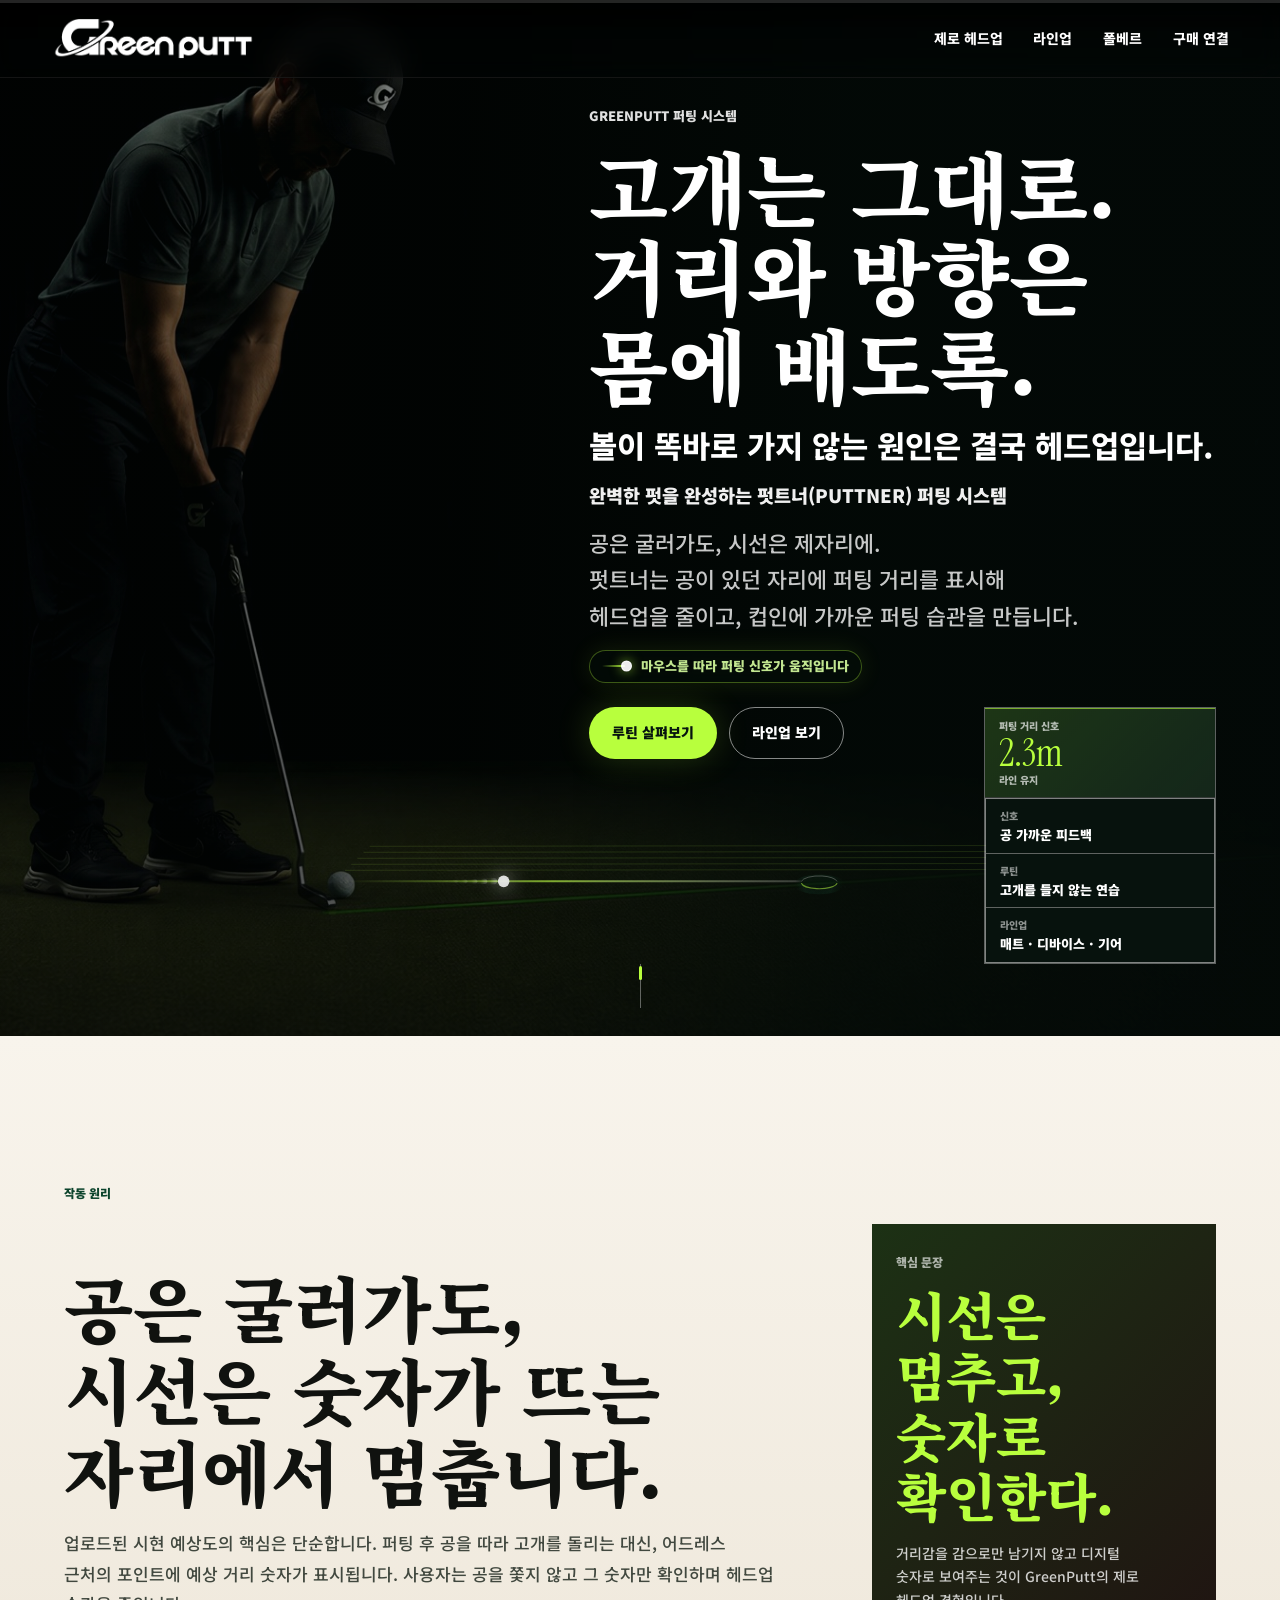
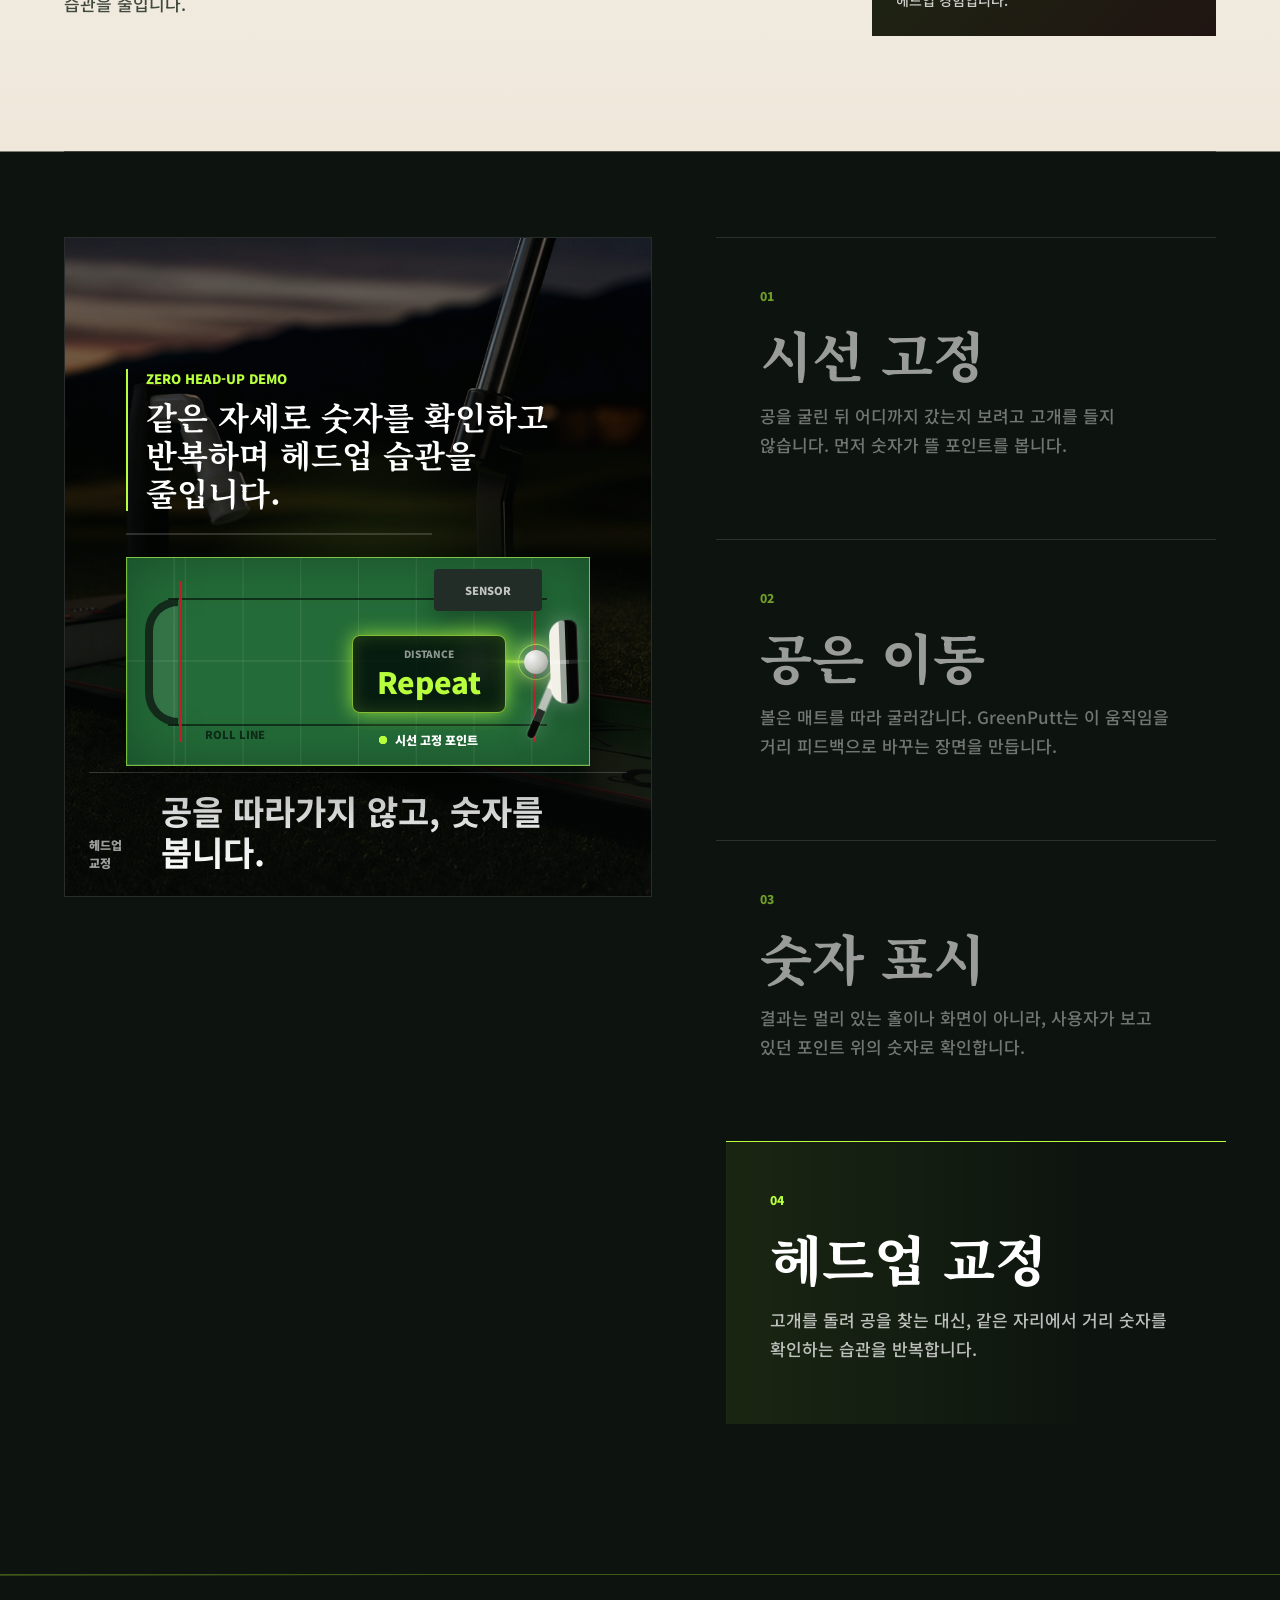
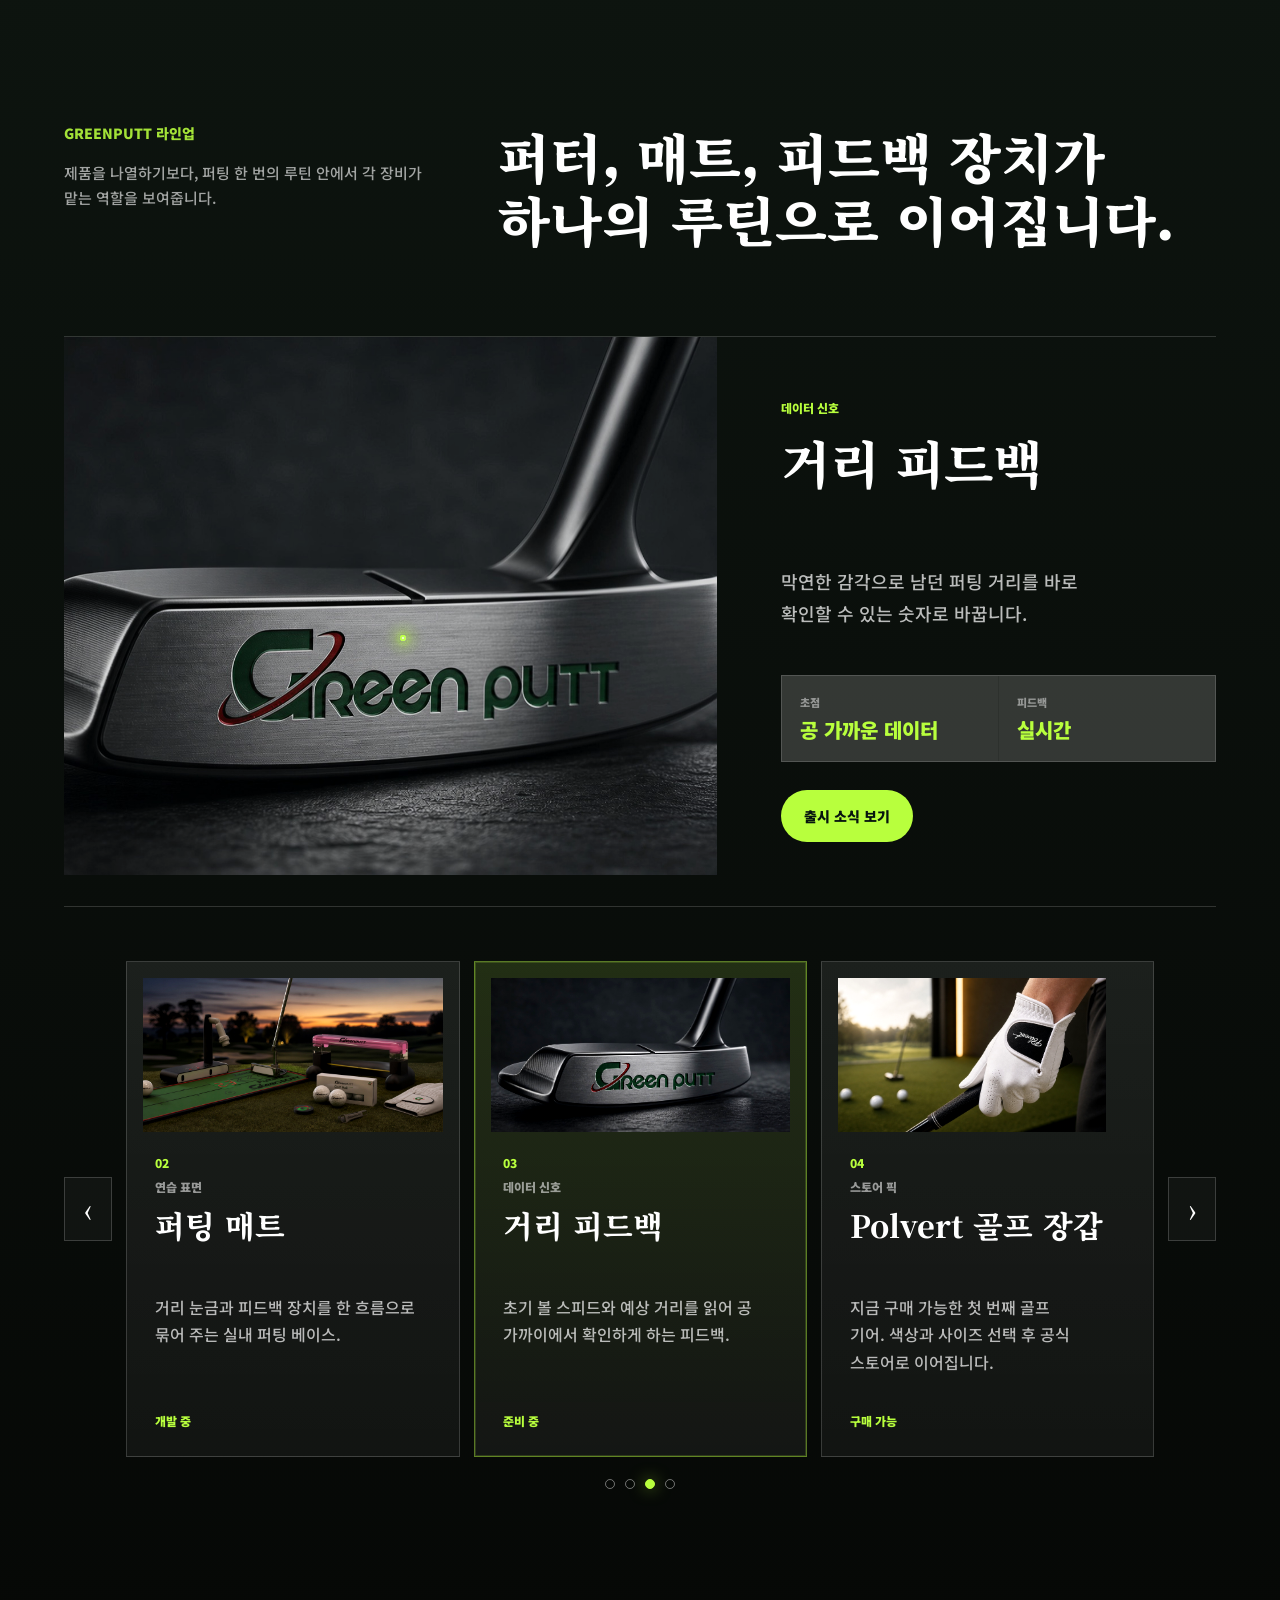
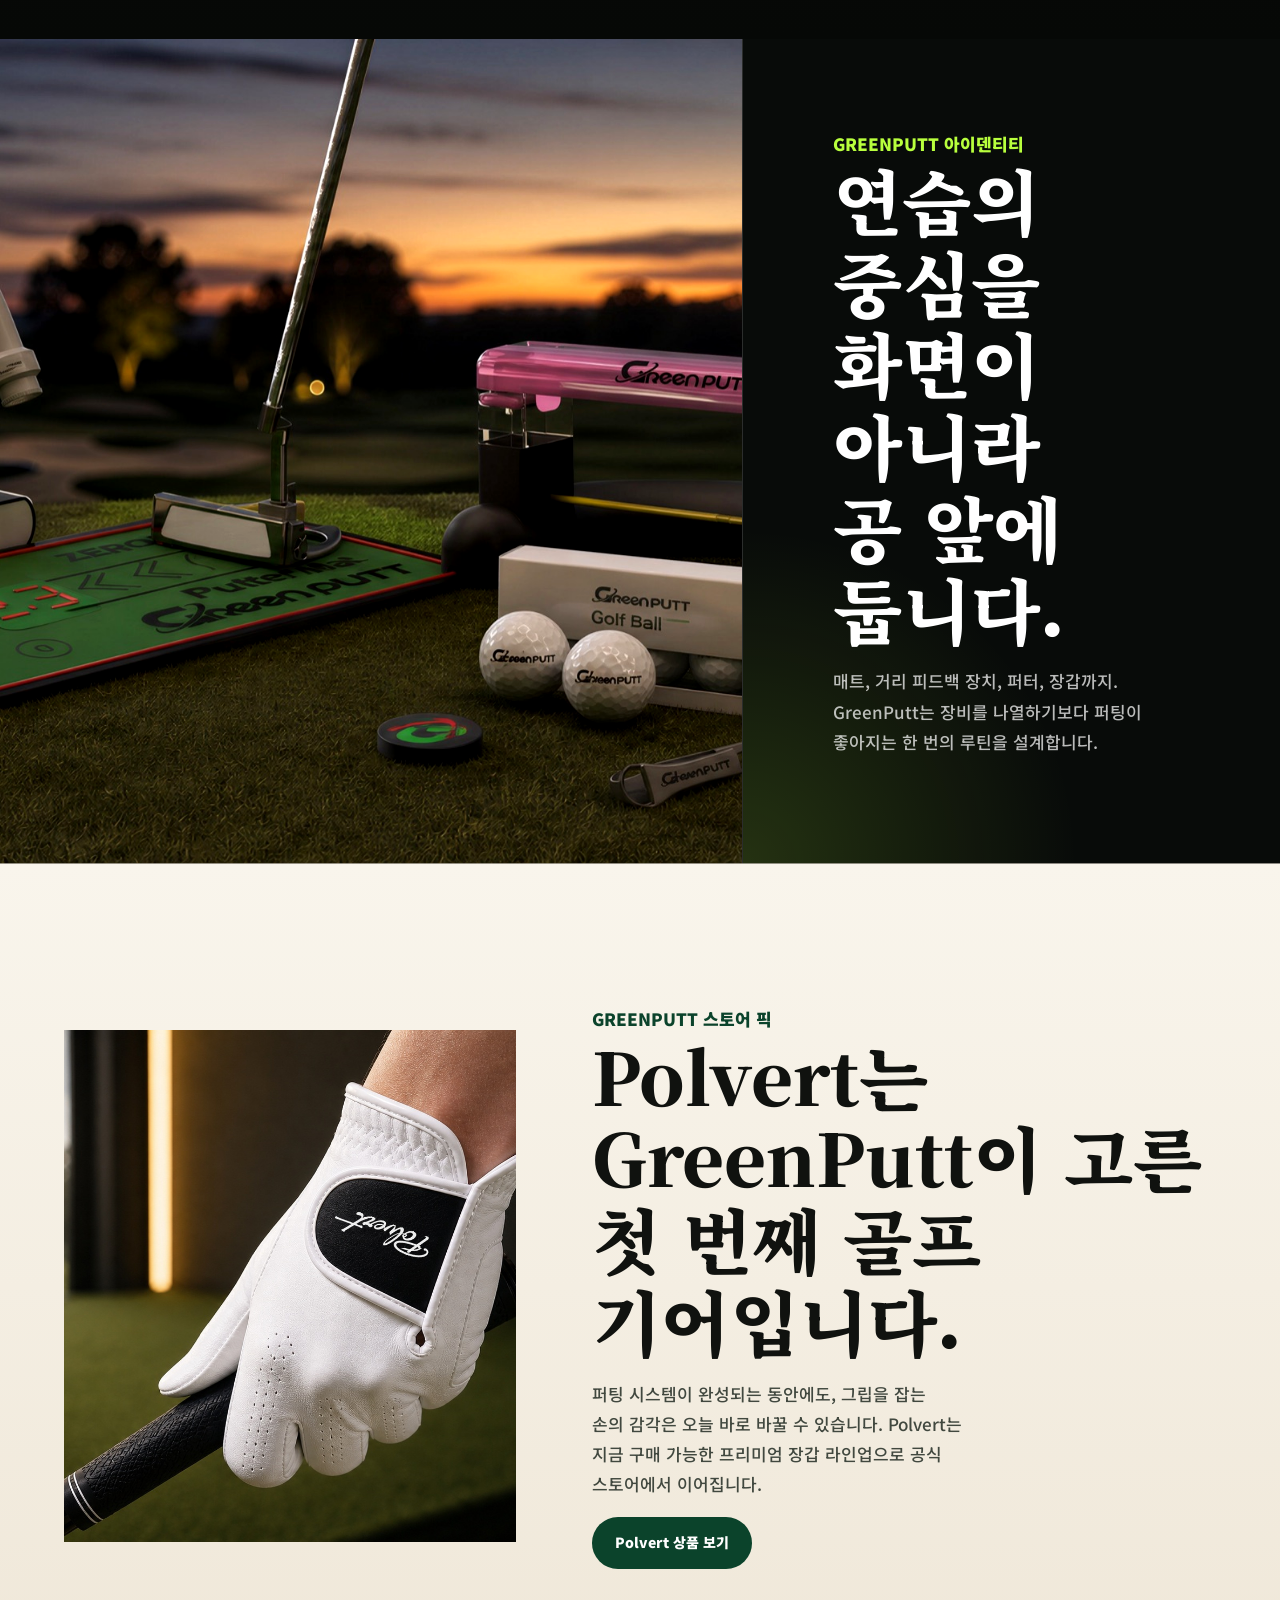
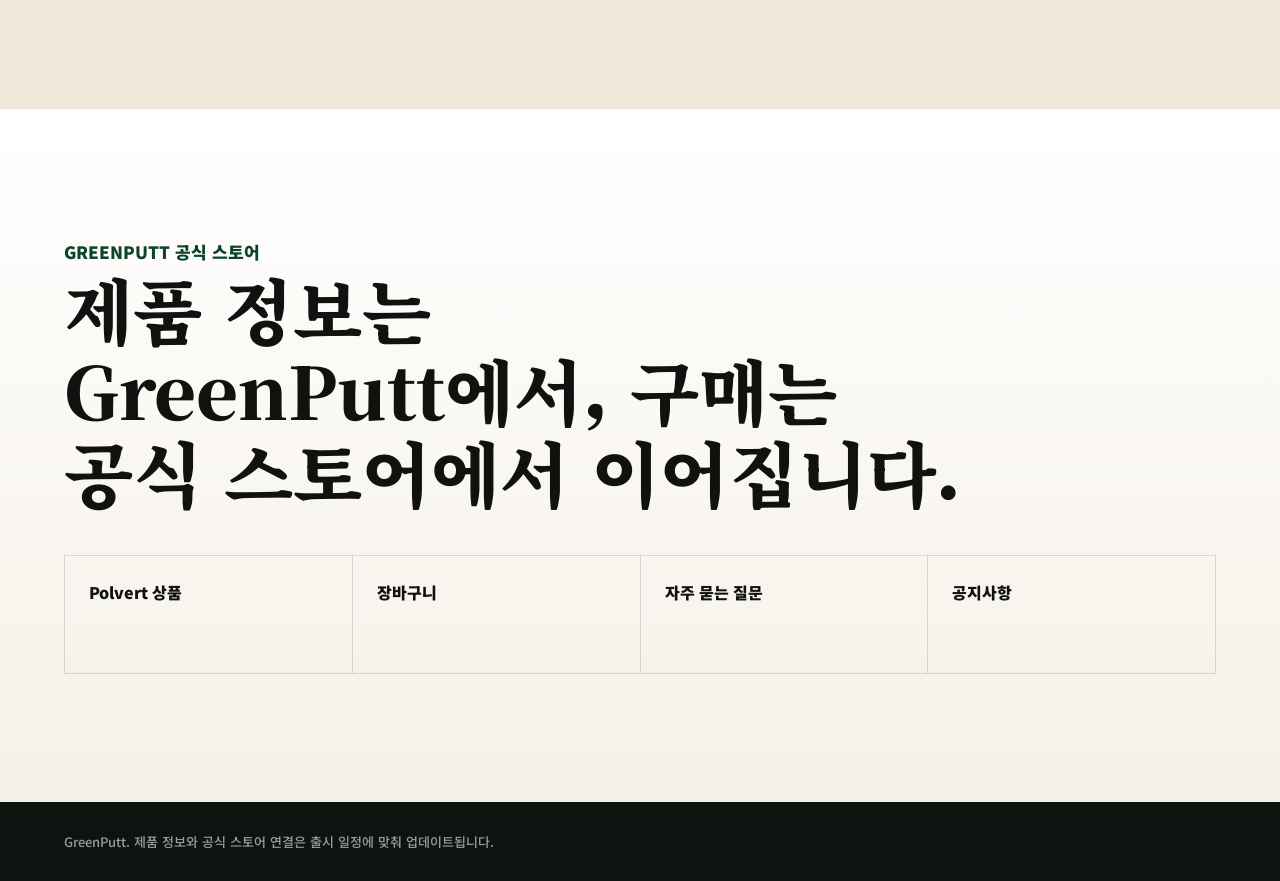
==== commit f9813d4f: "deploy: publish hero and Polvert logo polish" ====
--- a/index.html
+++ b/index.html
@@ -95,6 +95,11 @@
             <span class="lead-line">공은 굴러가도, 시선은 제자리에.</span>
             <span class="lead-line">펏트너는 공이 있던 자리에 퍼팅 거리를 표시해</span>
             <span class="lead-line">헤드업을 줄이고, 컵인에 가까운 퍼팅 습관을 만듭니다.</span>
+          </p>
+          <p class="hero-signal-hint" aria-live="polite">
+            <span class="hero-signal-hint-mark" aria-hidden="true"></span>
+            <span class="hero-signal-hint-desktop">마우스를 따라 퍼팅 신호가 움직입니다</span>
+            <span class="hero-signal-hint-touch">터치하면 퍼팅 신호가 반응합니다</span>
           </p>
           <div class="hero-lower">
             <div class="hero-actions">
@@ -302,10 +307,10 @@
       <section id="storepick" class="storepick-section">
         <div class="storepick-media">
           <img
-            src="./assets/polvert/logo-locked-v10/polvert-storepick-logo-locked-10-homepage-hero.jpg"
+            src="./assets/polvert/logo-locked-v11-new-logo/polvert-storepick-logo-locked-new-logo-homepage-hero.jpg"
             width="1672"
             height="941"
-            alt="실제 Polvert 로고를 회전 합성한 극세사 오른손 골프 장갑 착용샷"
+            alt="실제 Polvert 신형 로고를 회전 합성한 극세사 오른손 골프 장갑 착용샷"
           />
         </div>
         <div class="storepick-copy">
--- a/styles.css
+++ b/styles.css
@@ -309,6 +309,63 @@
   display: block;
 }
 
+.hero-signal-hint {
+  display: inline-flex;
+  align-items: center;
+  width: max-content;
+  max-width: 100%;
+  margin: 16px 0 0;
+  padding: 7px 12px;
+  border: 1px solid rgba(184, 255, 61, 0.32);
+  border-radius: 999px;
+  color: rgba(215, 255, 160, 0.9);
+  background: rgba(5, 17, 11, 0.42);
+  box-shadow: 0 0 24px rgba(184, 255, 61, 0.1);
+  font-size: 13px;
+  font-weight: 900;
+  line-height: 1.25;
+  backdrop-filter: blur(10px);
+}
+
+.hero-signal-hint-mark {
+  position: relative;
+  flex: 0 0 auto;
+  width: 30px;
+  height: 11px;
+  margin-right: 9px;
+}
+
+.hero-signal-hint-mark::before,
+.hero-signal-hint-mark::after {
+  position: absolute;
+  top: 50%;
+  content: "";
+  transform: translateY(-50%);
+}
+
+.hero-signal-hint-mark::before {
+  right: 7px;
+  left: 0;
+  height: 2px;
+  border-radius: 999px;
+  background: linear-gradient(90deg, transparent, rgba(184, 255, 61, 0.9));
+  animation: signalHintTrail 1.8s ease-in-out infinite;
+}
+
+.hero-signal-hint-mark::after {
+  right: 0;
+  width: 9px;
+  height: 9px;
+  border: 1px solid rgba(255, 255, 255, 0.88);
+  border-radius: 50%;
+  background: rgba(255, 255, 255, 0.92);
+  box-shadow: 0 0 12px rgba(184, 255, 61, 0.62);
+}
+
+.hero-signal-hint-touch {
+  display: none;
+}
+
 .hero-lower {
   display: grid;
   grid-template-columns: minmax(250px, 1fr) minmax(190px, 232px);
@@ -473,6 +530,40 @@
   50% {
     transform: translateY(18px);
     opacity: 1;
+  }
+}
+
+@keyframes signalHintTrail {
+  0%,
+  100% {
+    opacity: 0.45;
+    transform: translateY(-50%) scaleX(0.48);
+    transform-origin: right center;
+  }
+
+  52% {
+    opacity: 1;
+    transform: translateY(-50%) scaleX(1);
+  }
+}
+
+@media (hover: none), (pointer: coarse) {
+  .hero-signal-hint-desktop {
+    display: none;
+  }
+
+  .hero-signal-hint-touch {
+    display: inline;
+  }
+}
+
+@media (max-width: 520px) {
+  .hero-signal-hint-desktop {
+    display: none;
+  }
+
+  .hero-signal-hint-touch {
+    display: inline;
   }
 }
 
@@ -1813,6 +1904,47 @@
 }
 
 @media (max-width: 1180px) {
+  .hero-overlay {
+    background:
+      linear-gradient(180deg, rgba(3, 9, 7, 0.24), rgba(3, 9, 7, 0.16) 36%, rgba(3, 9, 7, 0.91)),
+      linear-gradient(90deg, rgba(3, 9, 7, 0.48), transparent 62%);
+  }
+
+  .hero-image {
+    object-position: 42% 52%;
+  }
+
+  .hero-copy {
+    width: min(760px, 100%);
+    margin-left: 0;
+    justify-content: flex-end;
+    padding: clamp(150px, 18vh, 190px) clamp(24px, 5vw, 76px) 72px clamp(24px, 4.5vw, 56px);
+  }
+
+  .hero-copy h1 {
+    max-width: min(640px, 100%);
+    font-size: clamp(42px, 7.2vw, 70px);
+  }
+
+  .hero-korean {
+    max-width: 640px;
+    font-size: clamp(20px, 3vw, 28px);
+  }
+
+  .hero-product-statement {
+    max-width: 640px;
+  }
+
+  .lead {
+    max-width: 620px;
+    font-size: clamp(16px, 2.4vw, 20px);
+  }
+
+  .hero-lower {
+    grid-template-columns: minmax(250px, 1fr) minmax(210px, 260px);
+    width: min(720px, 100%);
+  }
+
   .lineup-item {
     flex-basis: min(360px, calc((100% - 14px) / 2));
   }
@@ -1971,11 +2103,22 @@
     word-break: keep-all !important;
   }
 
+  .hero-signal-hint {
+    margin-top: 14px;
+    padding: 7px 10px;
+    font-size: 12px;
+  }
+
+  .hero-signal-hint-mark {
+    width: 26px;
+    margin-right: 8px;
+  }
+
   .hero-lower {
     grid-template-columns: 1fr;
-    gap: 24px;
+    gap: 18px;
     width: 100%;
-    margin-top: clamp(52px, 8vh, 70px);
+    margin-top: clamp(40px, 6vh, 58px);
   }
 
   .hero-actions {
@@ -2267,3 +2410,22 @@
     min-height: 390px;
   }
 }
+
+@media (min-width: 521px) and (max-width: 640px) {
+  .hero-lower {
+    gap: 16px;
+    margin-top: clamp(44px, 6vh, 62px);
+  }
+
+  .hero-actions {
+    flex-direction: row;
+    align-self: flex-start;
+    width: min(560px, 100%);
+  }
+
+  .hero-actions .button {
+    flex: 1 1 0;
+    width: auto;
+    min-width: 0;
+  }
+}
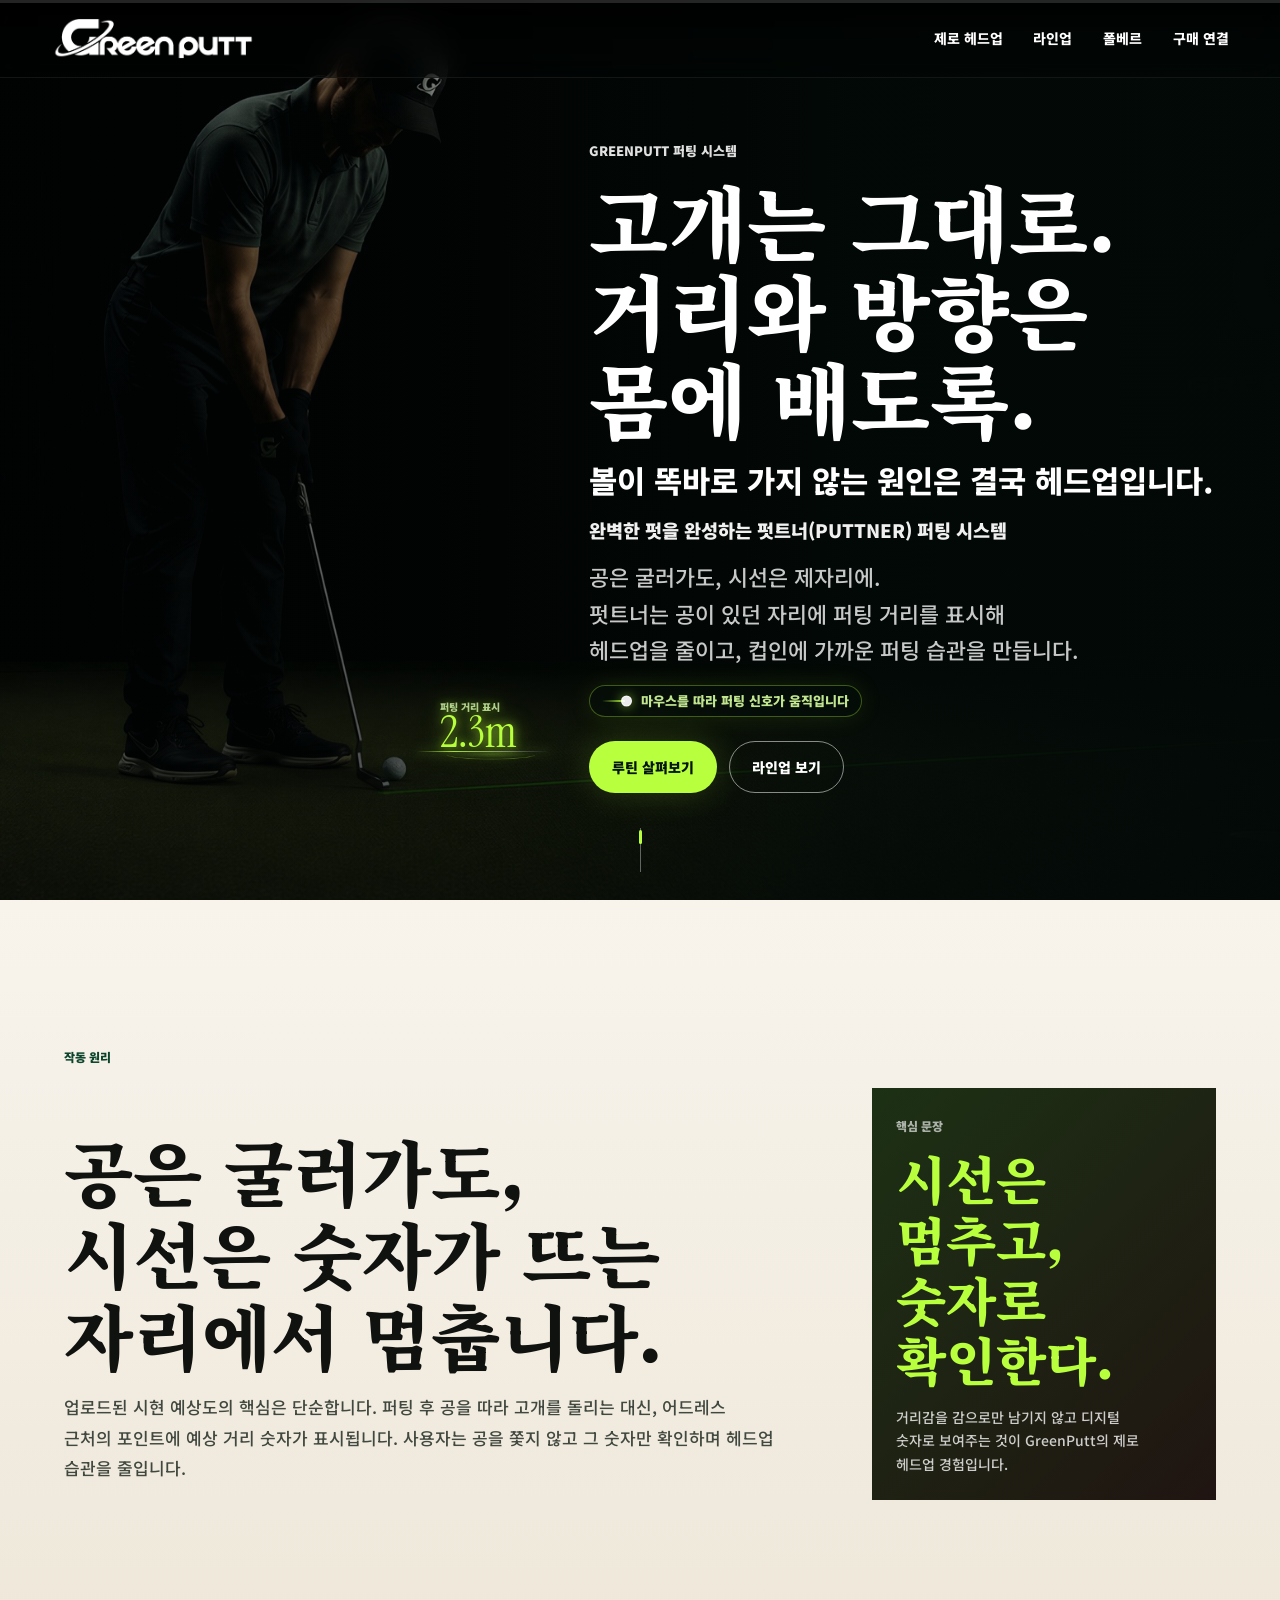
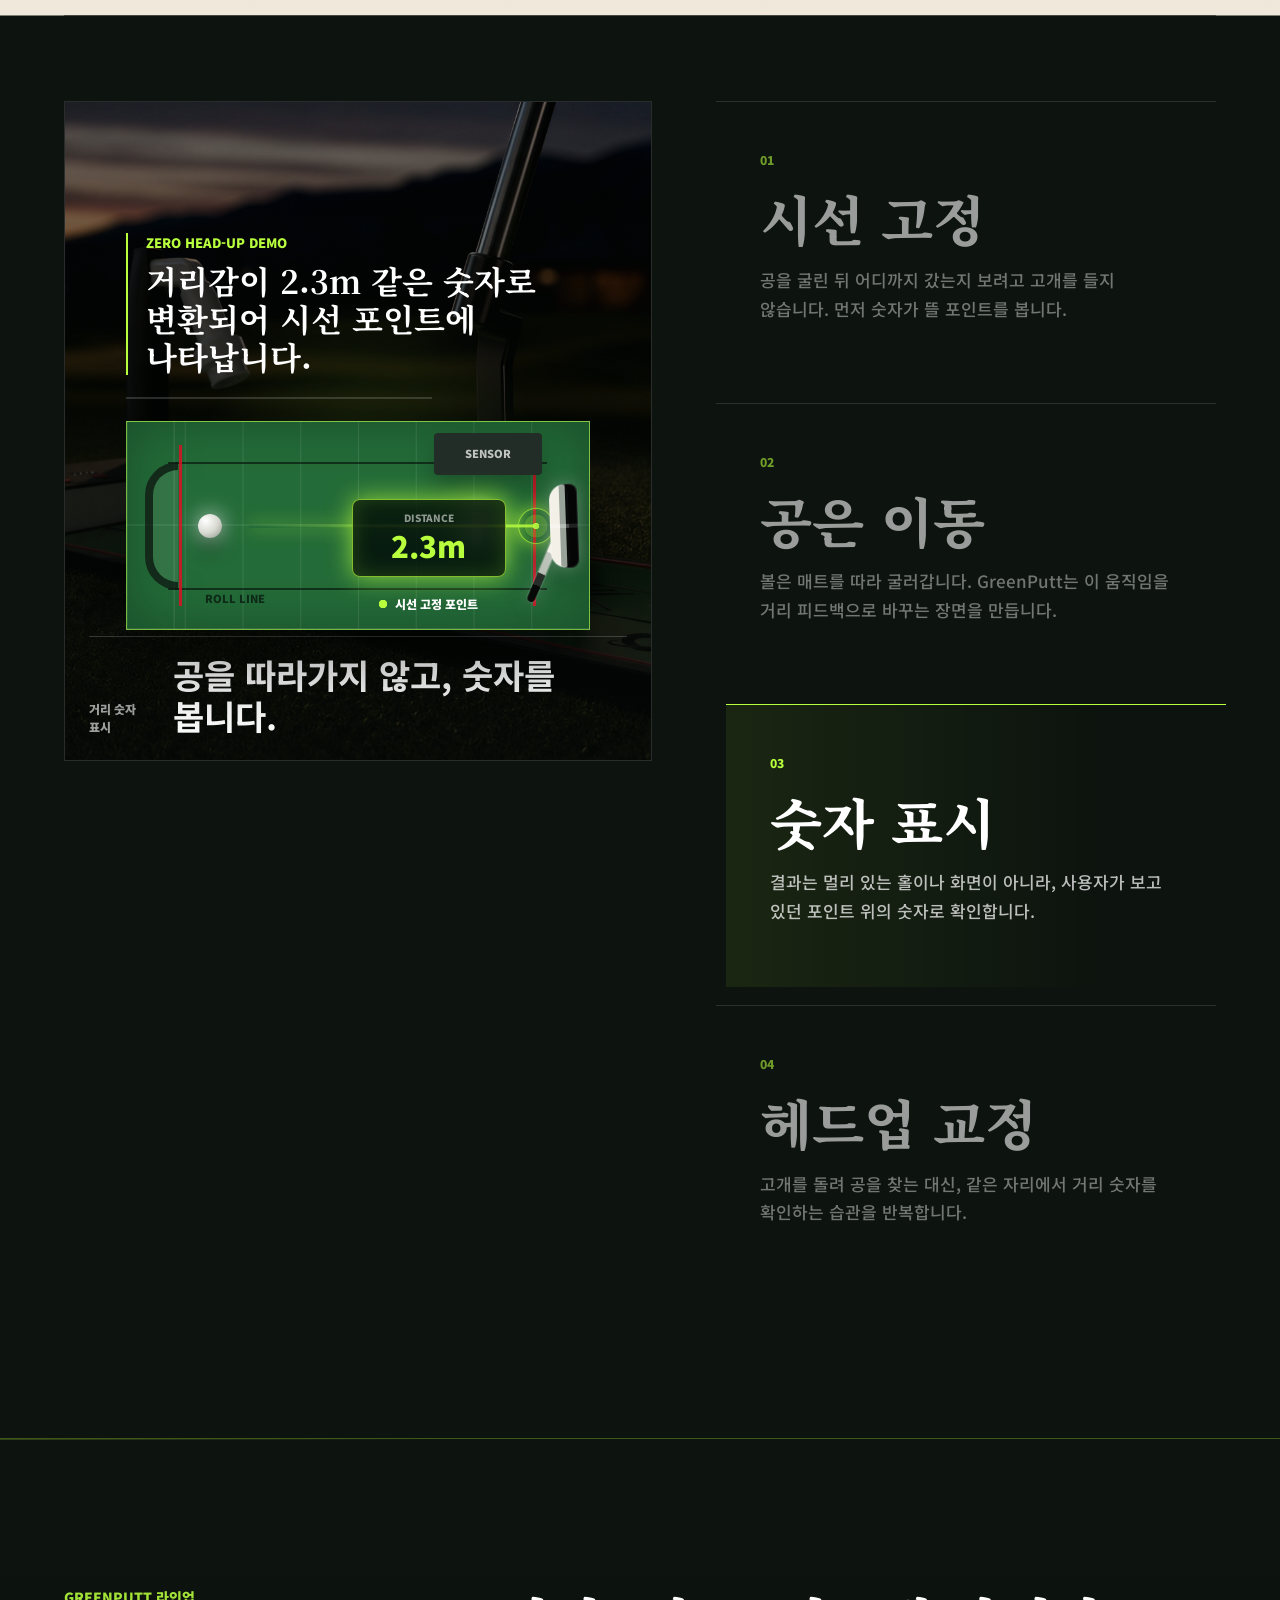
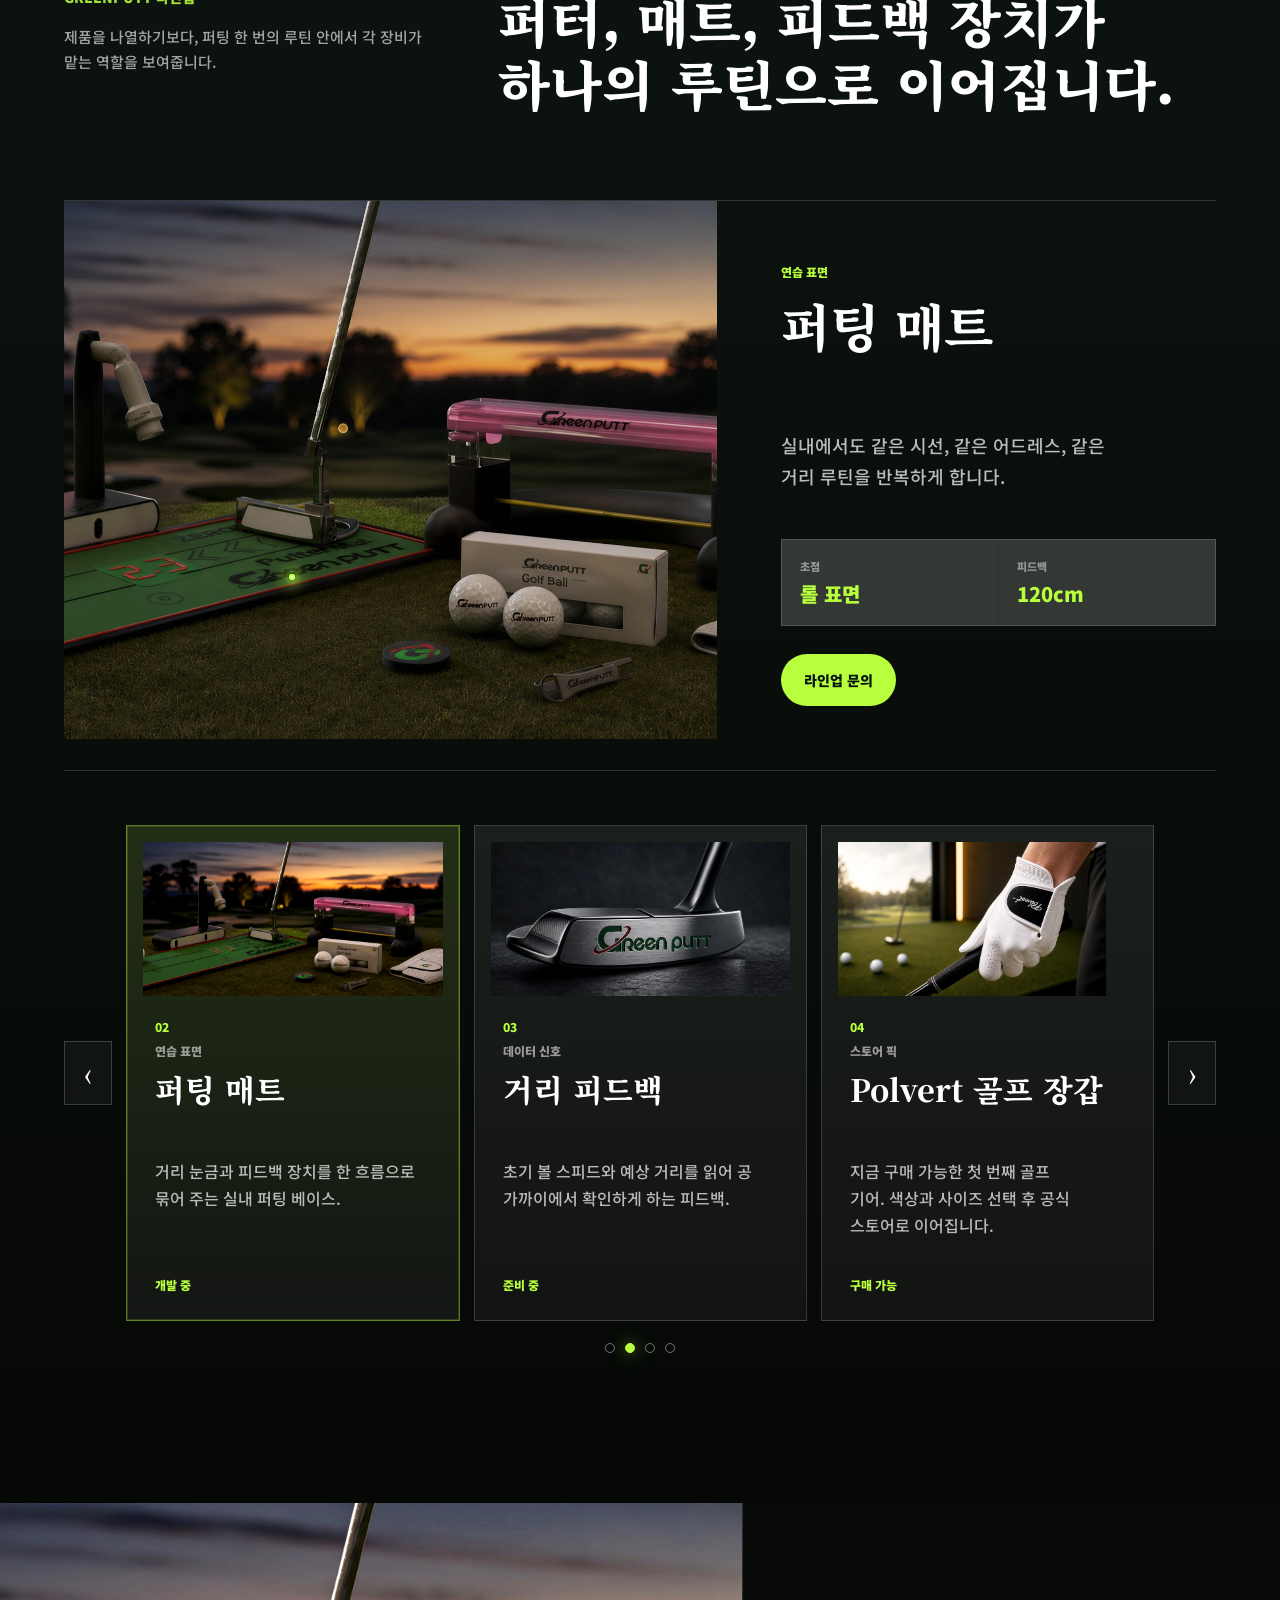
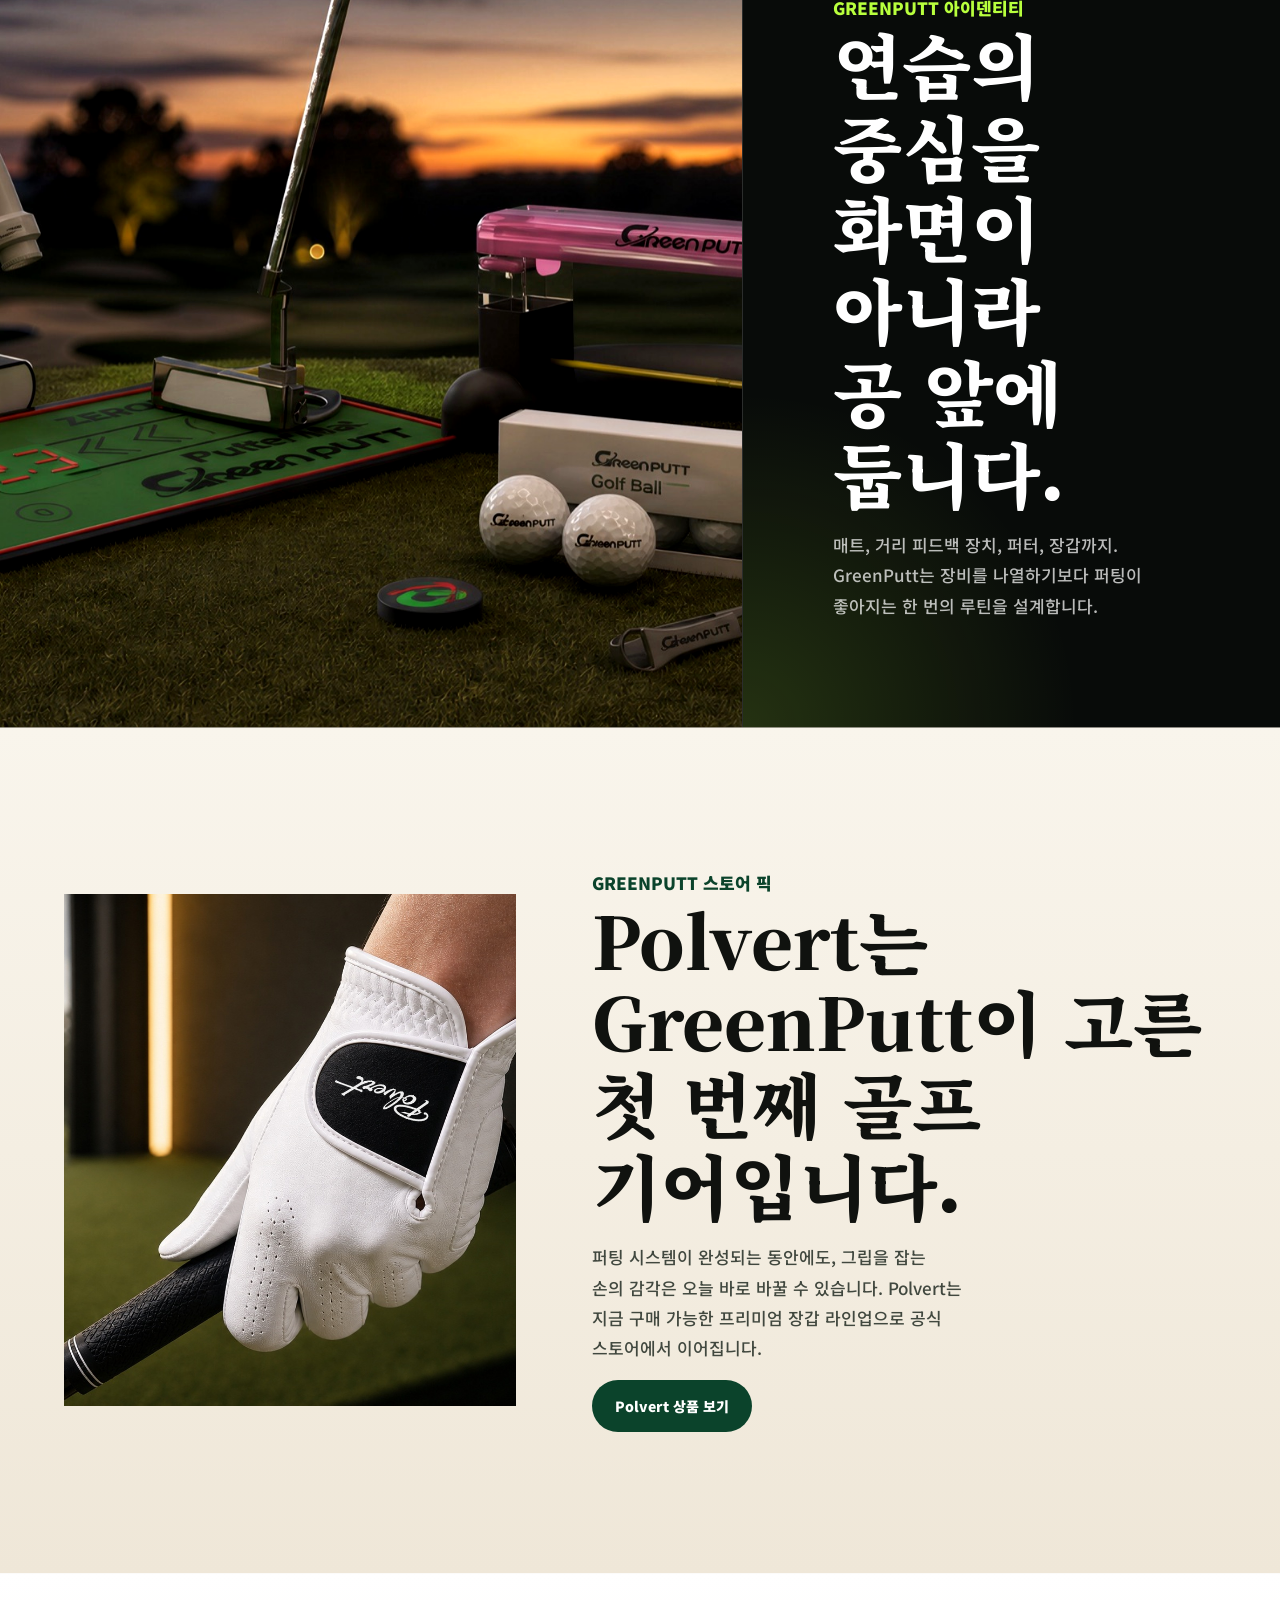
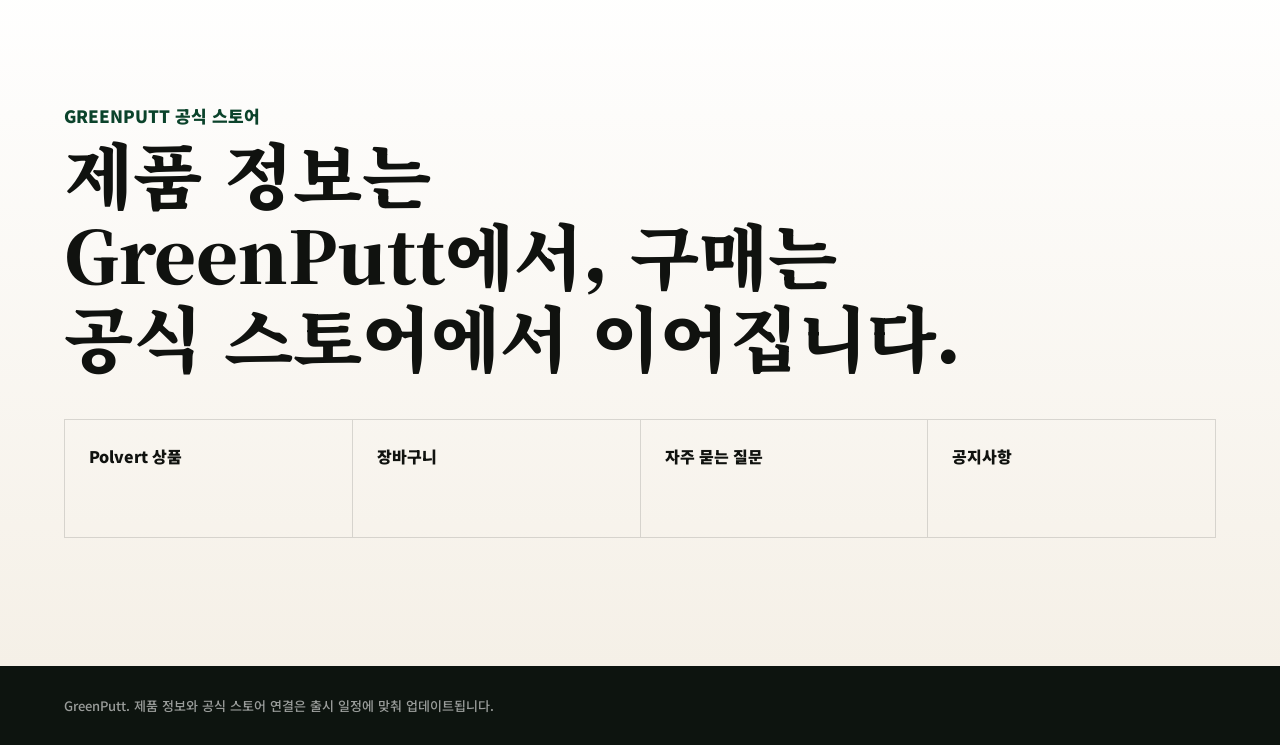
==== commit 1283b1a5: "deploy: publish hero laser distance readout" ====
--- a/index.html
+++ b/index.html
@@ -82,6 +82,27 @@
         />
         <canvas id="signal-canvas" class="signal-canvas" aria-hidden="true"></canvas>
         <div class="hero-overlay"></div>
+        <div class="hero-dashboard">
+          <div class="hero-caption" aria-label="현재 퍼팅 거리 표시">
+            <span>퍼팅 거리 표시</span>
+            <strong id="hero-distance">2.3M</strong>
+            <small id="hero-tempo">리듬 유지</small>
+          </div>
+          <dl class="hero-metrics" aria-label="GreenPutt 핵심 루틴">
+            <div>
+              <dt>신호</dt>
+              <dd>공 가까운 피드백</dd>
+            </div>
+            <div>
+              <dt>루틴</dt>
+              <dd>고개를 들지 않는 연습</dd>
+            </div>
+            <div>
+              <dt>라인업</dt>
+              <dd>매트 · 디바이스 · 기어</dd>
+            </div>
+          </dl>
+        </div>
         <div class="hero-copy">
           <p class="eyebrow">GreenPutt 퍼팅 시스템</p>
           <h1 id="hero-title">
@@ -105,27 +126,6 @@
             <div class="hero-actions">
               <a class="button primary" href="#zero-head-up">루틴 살펴보기</a>
               <a class="button ghost" href="#system">라인업 보기</a>
-            </div>
-            <div class="hero-dashboard">
-              <div class="hero-caption" aria-label="현재 퍼팅 거리 신호">
-                <span>퍼팅 거리 신호</span>
-                <strong id="hero-distance">2.3m</strong>
-                <small id="hero-tempo">리듬 유지</small>
-              </div>
-              <dl class="hero-metrics" aria-label="GreenPutt 핵심 루틴">
-                <div>
-                  <dt>신호</dt>
-                  <dd>공 가까운 피드백</dd>
-                </div>
-                <div>
-                  <dt>루틴</dt>
-                  <dd>고개를 들지 않는 연습</dd>
-                </div>
-                <div>
-                  <dt>라인업</dt>
-                  <dd>매트 · 디바이스 · 기어</dd>
-                </div>
-              </dl>
             </div>
           </div>
         </div>
--- a/styles.css
+++ b/styles.css
@@ -163,9 +163,21 @@
   mix-blend-mode: screen;
 }
 
+.hero-dashboard {
+  position: absolute;
+  top: var(--hero-readout-y, 72%);
+  left: var(--hero-readout-x, 58%);
+  z-index: 3;
+  display: grid;
+  width: max-content;
+  max-width: min(220px, calc(100% - 28px));
+  pointer-events: none;
+  transform: translateZ(0);
+}
+
 .hero-copy {
   position: relative;
-  z-index: 3;
+  z-index: 4;
   display: flex;
   min-height: calc(var(--app-vh, 1vh) * 100);
   flex-direction: column;
@@ -368,9 +380,9 @@
 
 .hero-lower {
   display: grid;
-  grid-template-columns: minmax(250px, 1fr) minmax(190px, 232px);
+  grid-template-columns: minmax(250px, 1fr) auto;
   gap: 18px;
-  align-items: start;
+  align-items: center;
   width: min(680px, 100%);
   margin-top: 24px;
 }
@@ -379,16 +391,6 @@
   display: flex;
   flex-wrap: wrap;
   gap: 12px;
-}
-
-.hero-dashboard {
-  display: grid;
-  grid-template-columns: 1fr;
-  gap: 1px;
-  align-items: stretch;
-  min-width: 0;
-  border: 1px solid var(--white-line);
-  background: var(--white-line);
 }
 
 .button {
@@ -425,7 +427,7 @@
 }
 
 .hero-metrics {
-  display: grid;
+  display: none;
   grid-template-columns: 1fr;
   gap: 1px;
   width: 100%;
@@ -463,30 +465,71 @@
 }
 
 .hero-caption {
+  position: relative;
   display: grid;
+  grid-template-columns: 1fr;
   align-content: center;
-  gap: 4px;
+  gap: 2px;
   min-width: 0;
-  padding: 11px 14px;
-  border-top: 1px solid rgba(184, 255, 61, 0.6);
-  background:
-    linear-gradient(135deg, rgba(184, 255, 61, 0.11), rgba(255, 255, 255, 0.04)),
-    #0a1d11;
-  backdrop-filter: blur(12px);
-}
-
-.hero-caption span,
+  padding: 0 0 9px;
+  border: 0;
+  background: transparent;
+  filter: drop-shadow(0 0 10px rgba(184, 255, 61, 0.28));
+}
+
+.hero-caption::before,
+.hero-caption::after {
+  position: absolute;
+  pointer-events: none;
+  content: "";
+}
+
+.hero-caption::before {
+  right: -34px;
+  bottom: 7px;
+  left: -24px;
+  height: 1px;
+  background: linear-gradient(90deg, transparent, rgba(184, 255, 61, 0.86) 28%, rgba(255, 255, 255, 0.42), transparent);
+  box-shadow:
+    0 0 10px rgba(184, 255, 61, 0.5),
+    0 0 28px rgba(184, 255, 61, 0.18);
+  transform: skewX(-18deg);
+}
+
+.hero-caption::after {
+  right: -18px;
+  bottom: -4px;
+  width: 88px;
+  height: 16px;
+  border-bottom: 1px solid rgba(184, 255, 61, 0.38);
+  border-radius: 50%;
+  background: radial-gradient(ellipse at center, rgba(184, 255, 61, 0.18), transparent 70%);
+  transform: perspective(120px) rotateX(58deg);
+}
+
+.hero-caption span {
+  color: rgba(221, 255, 181, 0.78);
+  font-size: 10px;
+  font-weight: 900;
+  line-height: 1;
+  white-space: nowrap;
+  text-shadow: 0 0 10px rgba(184, 255, 61, 0.32);
+}
+
 .hero-caption small {
-  color: rgba(255, 255, 255, 0.68);
-  font-size: 10px;
+  display: none;
 }
 
 .hero-caption strong {
   color: var(--lime);
   font-family: var(--font-english);
-  font-size: clamp(32px, 3vw, 42px);
+  font-size: clamp(38px, 3.5vw, 58px);
   font-weight: 400;
-  line-height: 0.9;
+  line-height: 0.82;
+  white-space: nowrap;
+  text-shadow:
+    0 0 10px rgba(184, 255, 61, 0.68),
+    0 0 28px rgba(184, 255, 61, 0.26);
 }
 
 .scroll-cue {
@@ -1941,7 +1984,7 @@
   }
 
   .hero-lower {
-    grid-template-columns: minmax(250px, 1fr) minmax(210px, 260px);
+    grid-template-columns: minmax(250px, 1fr) auto;
     width: min(720px, 100%);
   }
 
@@ -1983,7 +2026,7 @@
   }
 
   .hero-lower {
-    grid-template-columns: minmax(230px, 1fr) minmax(180px, 216px);
+    grid-template-columns: minmax(230px, 1fr) auto;
     width: min(680px, 100%);
   }
 
@@ -2033,6 +2076,18 @@
 
   .support-links {
     grid-template-columns: repeat(2, minmax(0, 1fr));
+  }
+}
+
+@media (min-width: 641px) and (max-width: 1180px) {
+  .hero-copy {
+    justify-content: center;
+    padding-top: clamp(120px, 12vh, 150px);
+    padding-bottom: clamp(44px, 6vh, 64px);
+  }
+
+  .hero-lower {
+    margin-top: 18px;
   }
 }
 
@@ -2429,3 +2484,60 @@
     min-width: 0;
   }
 }
+
+@media (max-width: 640px) {
+  .hero-dashboard {
+    width: max-content;
+    max-width: 150px;
+    border: 0;
+    background: transparent;
+  }
+
+  .hero-caption {
+    width: auto;
+    min-height: 0;
+    padding: 0 0 9px;
+    border: 0;
+    background: transparent;
+    filter: drop-shadow(0 0 10px rgba(184, 255, 61, 0.28));
+  }
+
+  .hero-caption::before {
+    right: -22px;
+    left: -18px;
+  }
+
+  .hero-caption span {
+    font-size: 9px;
+  }
+
+  .hero-caption strong {
+    font-size: 32px;
+  }
+}
+
+@media (max-width: 430px) {
+  .hero-lower {
+    gap: 12px;
+    margin-top: clamp(28px, 4vh, 36px);
+  }
+
+  .hero-actions {
+    flex-direction: row;
+    align-self: flex-start;
+    width: max-content;
+    max-width: 100%;
+    gap: 8px;
+  }
+
+  .hero-actions .button {
+    width: auto;
+    min-height: 38px;
+    padding: 0 14px;
+    font-size: 12px;
+  }
+
+  .hero-caption strong {
+    font-size: 30px;
+  }
+}
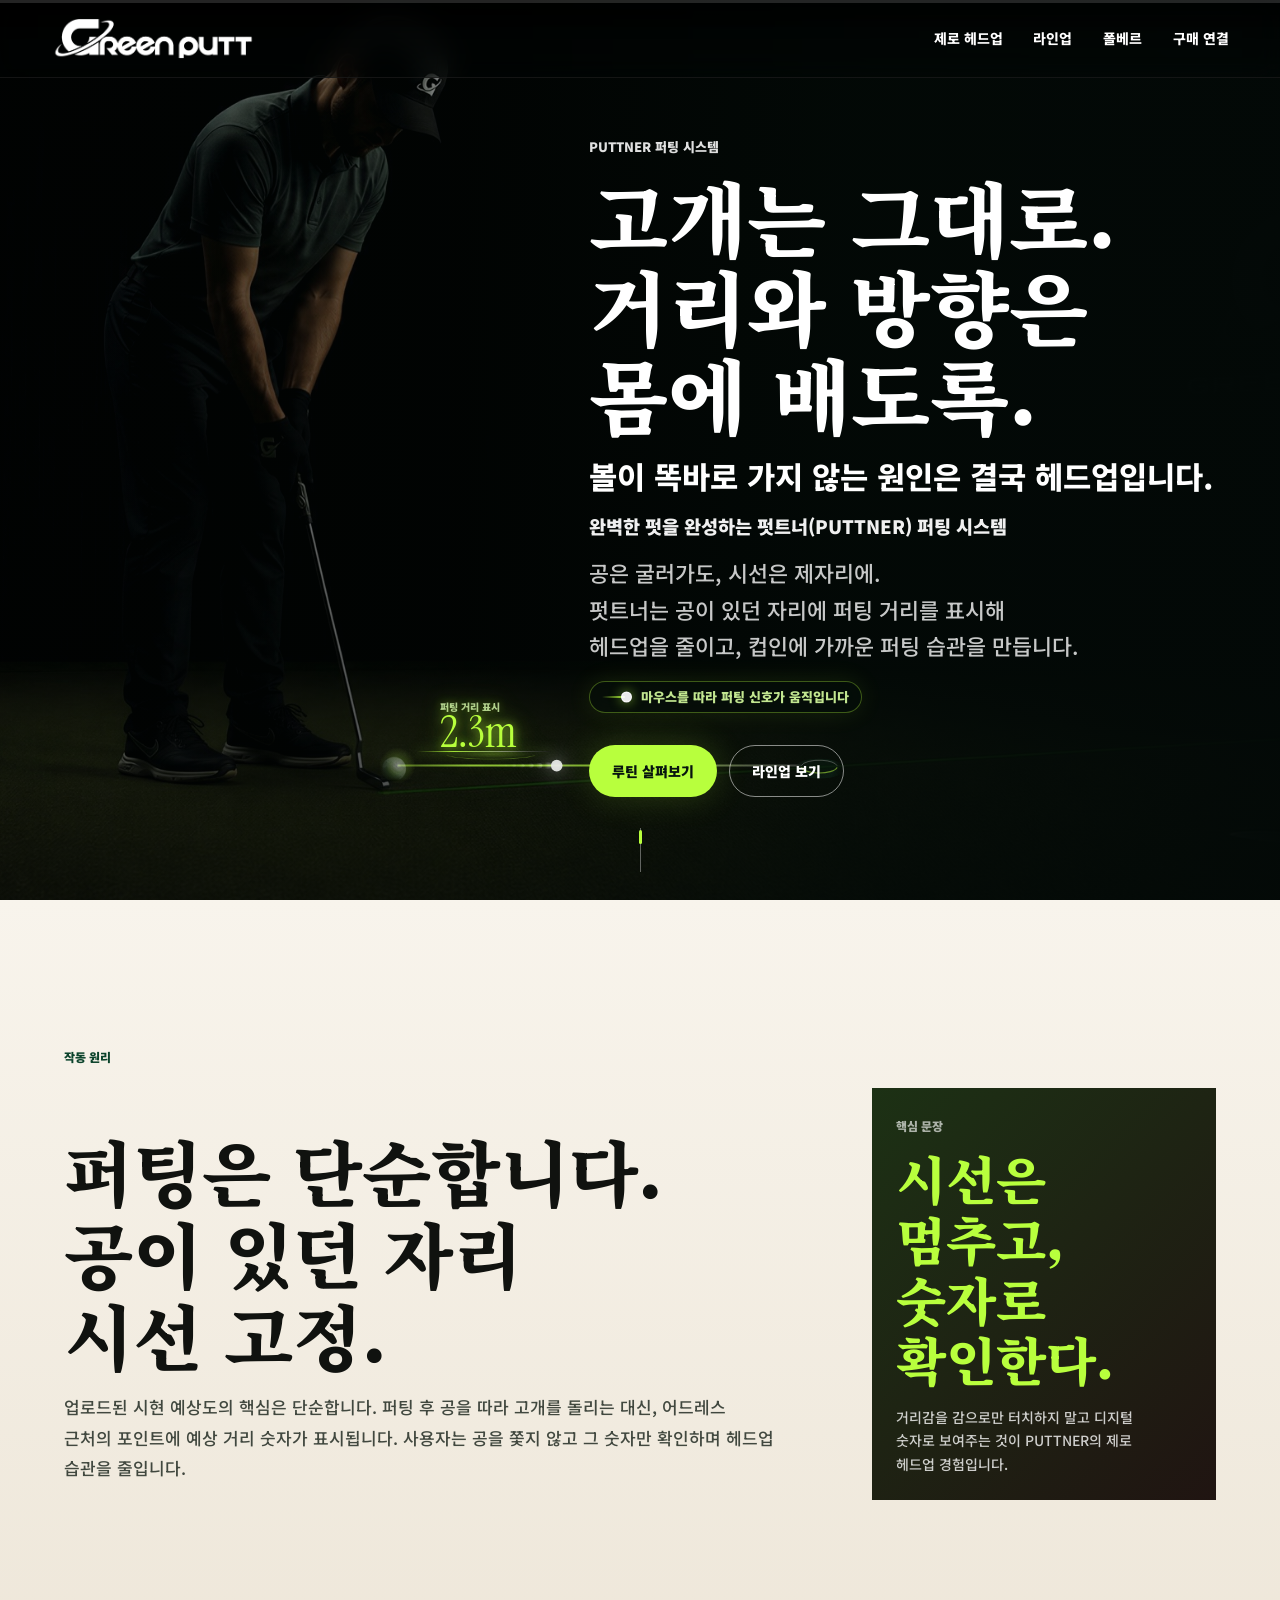
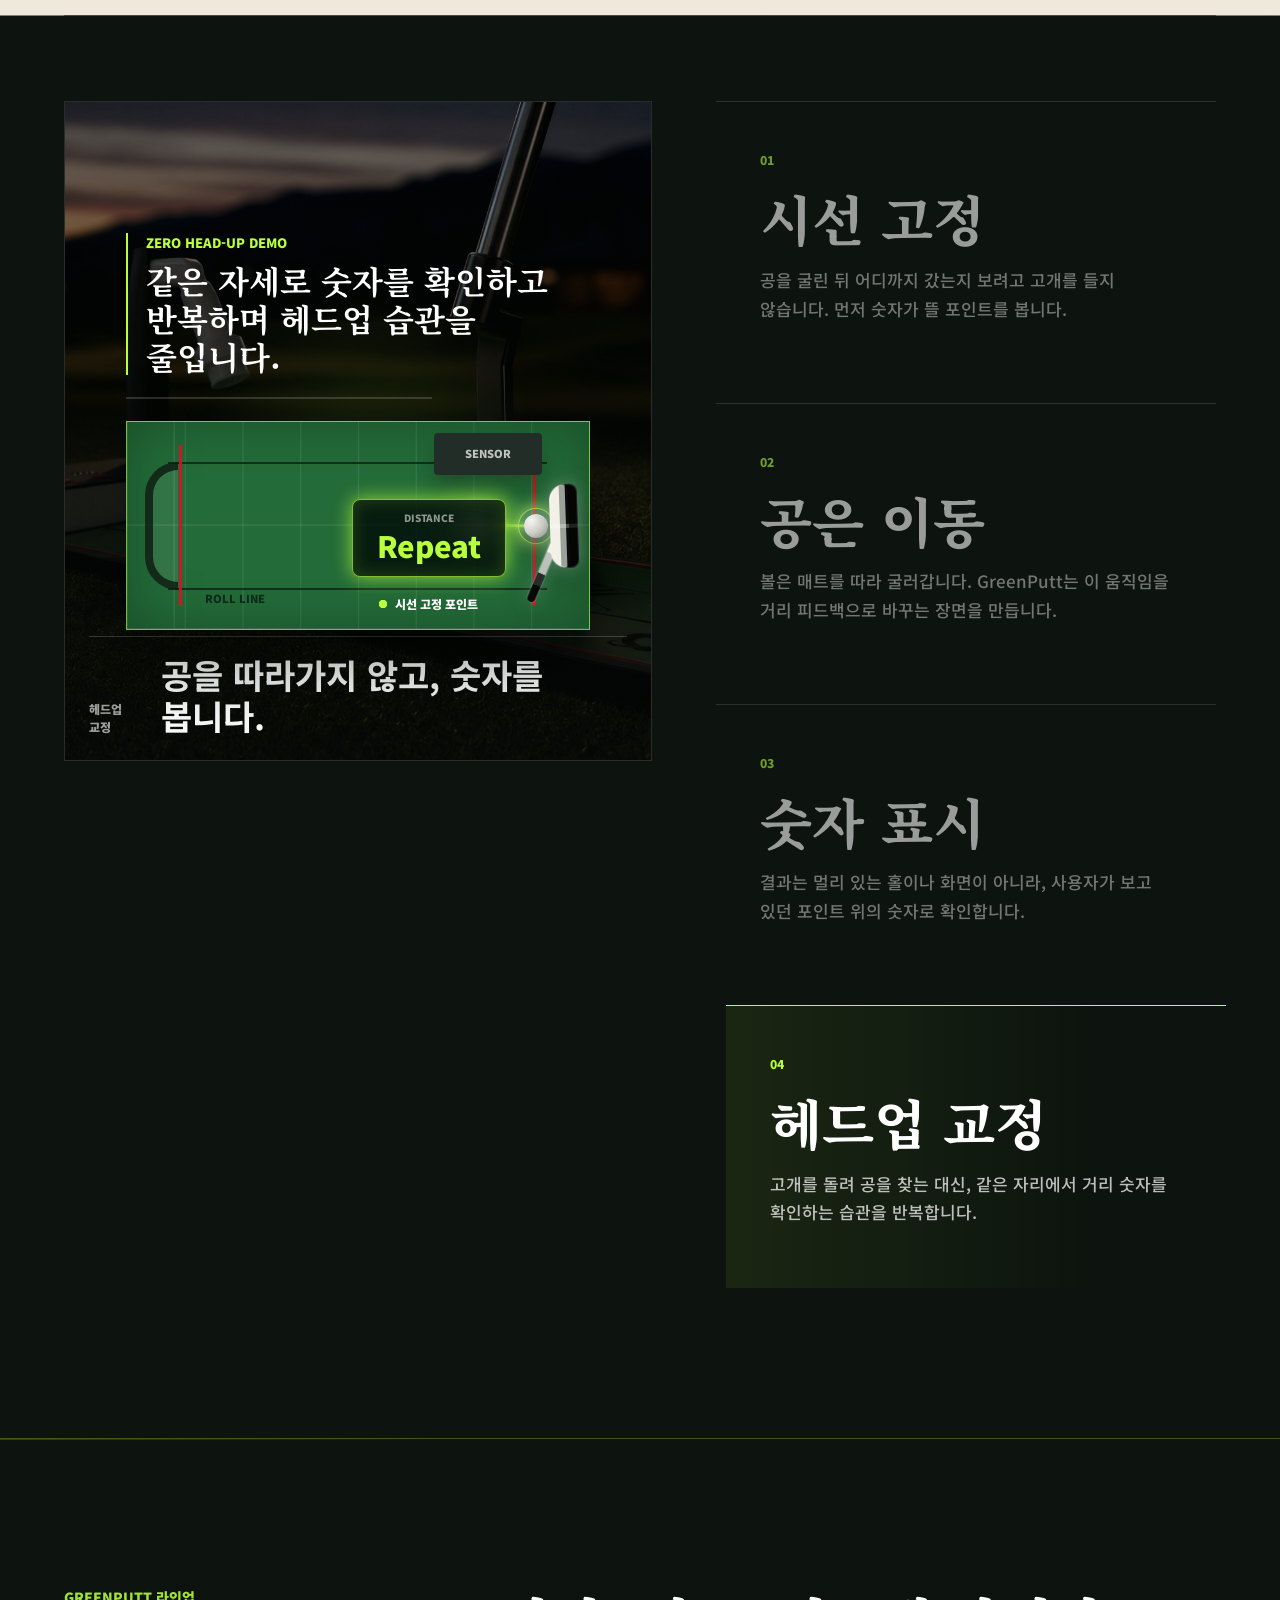
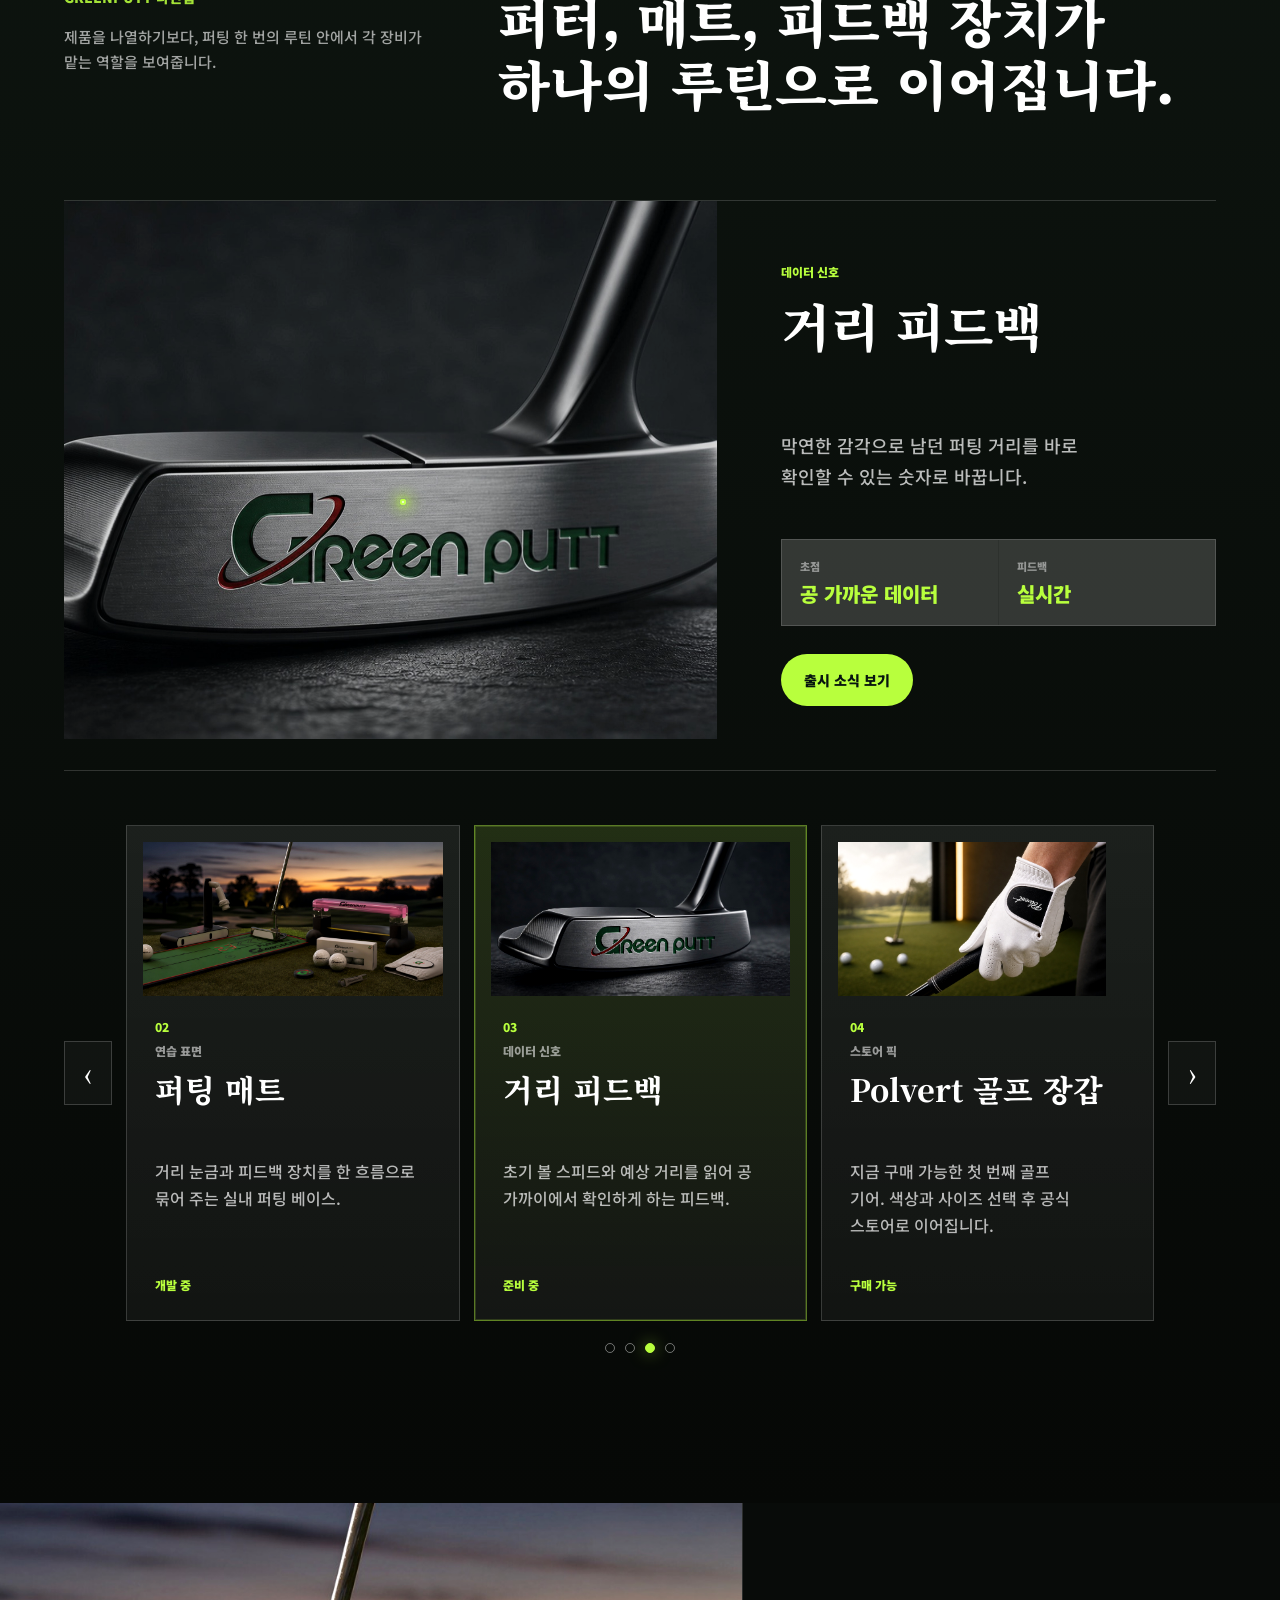
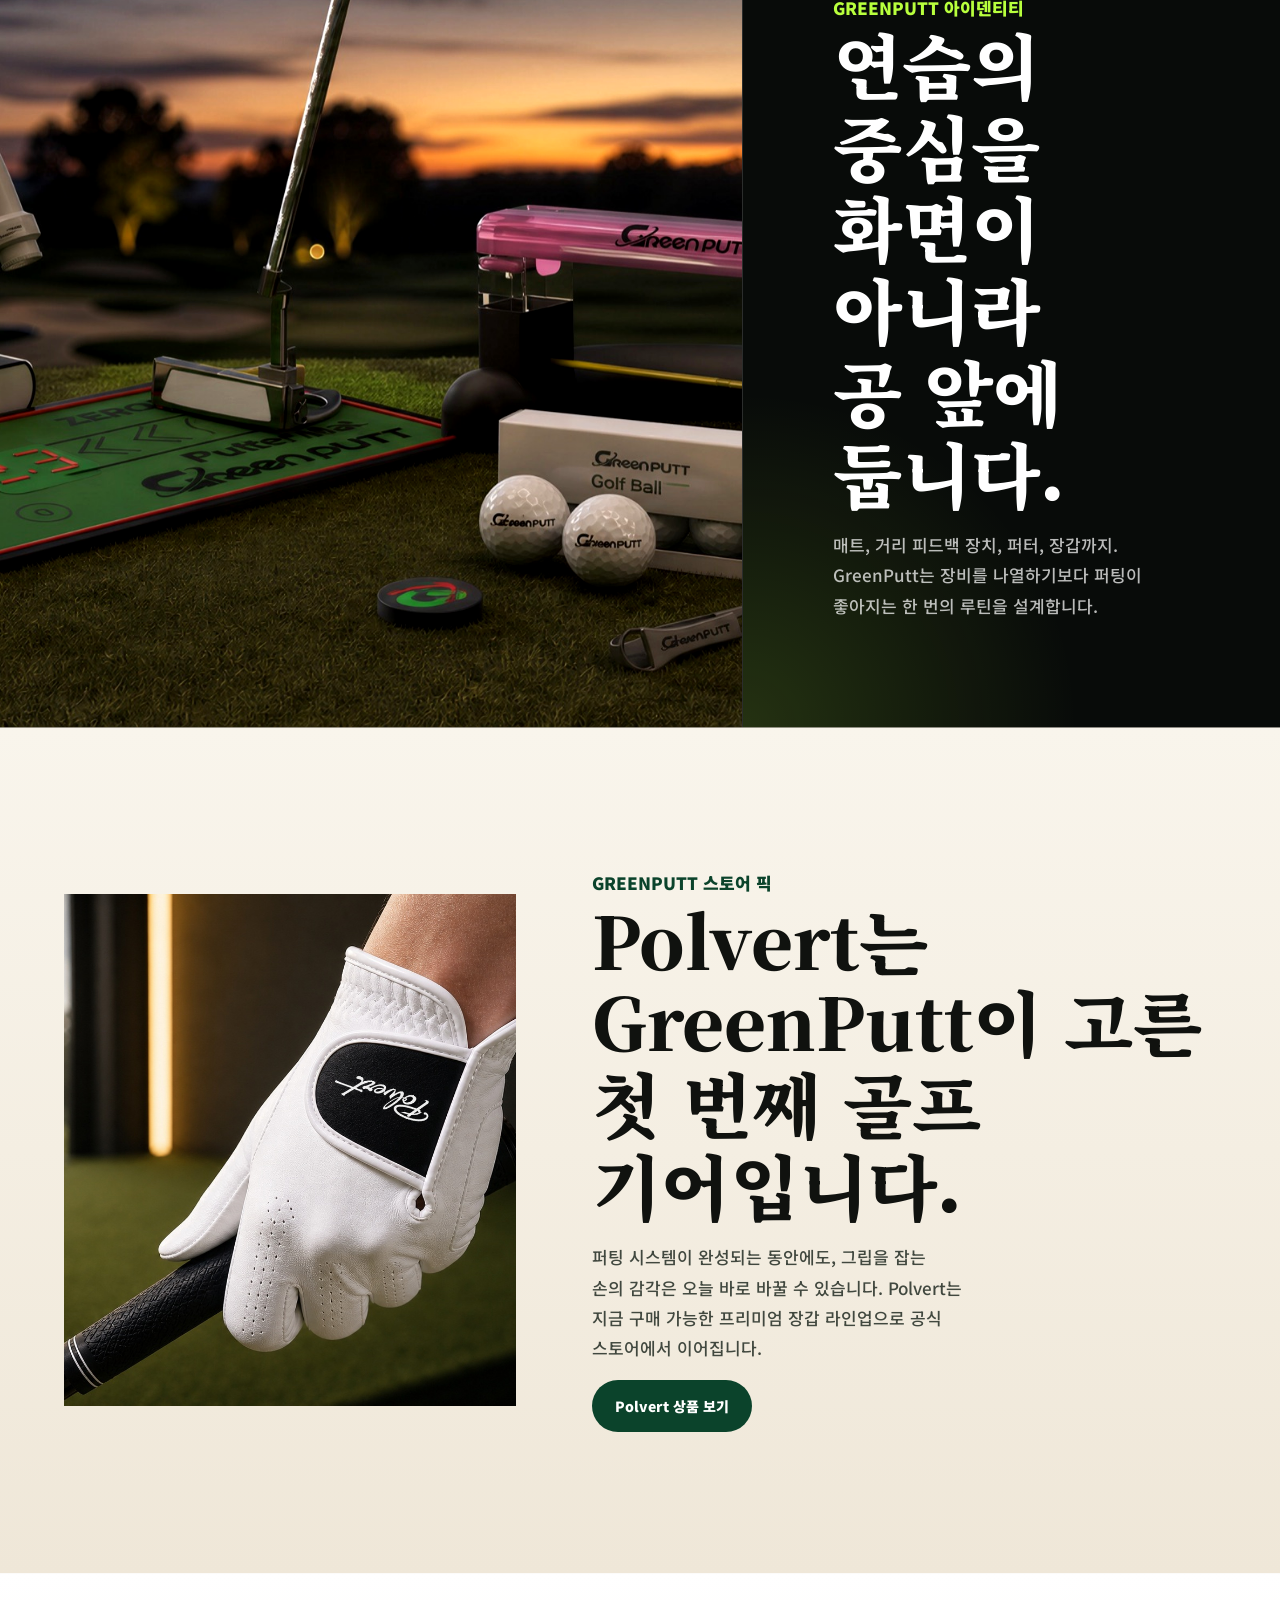
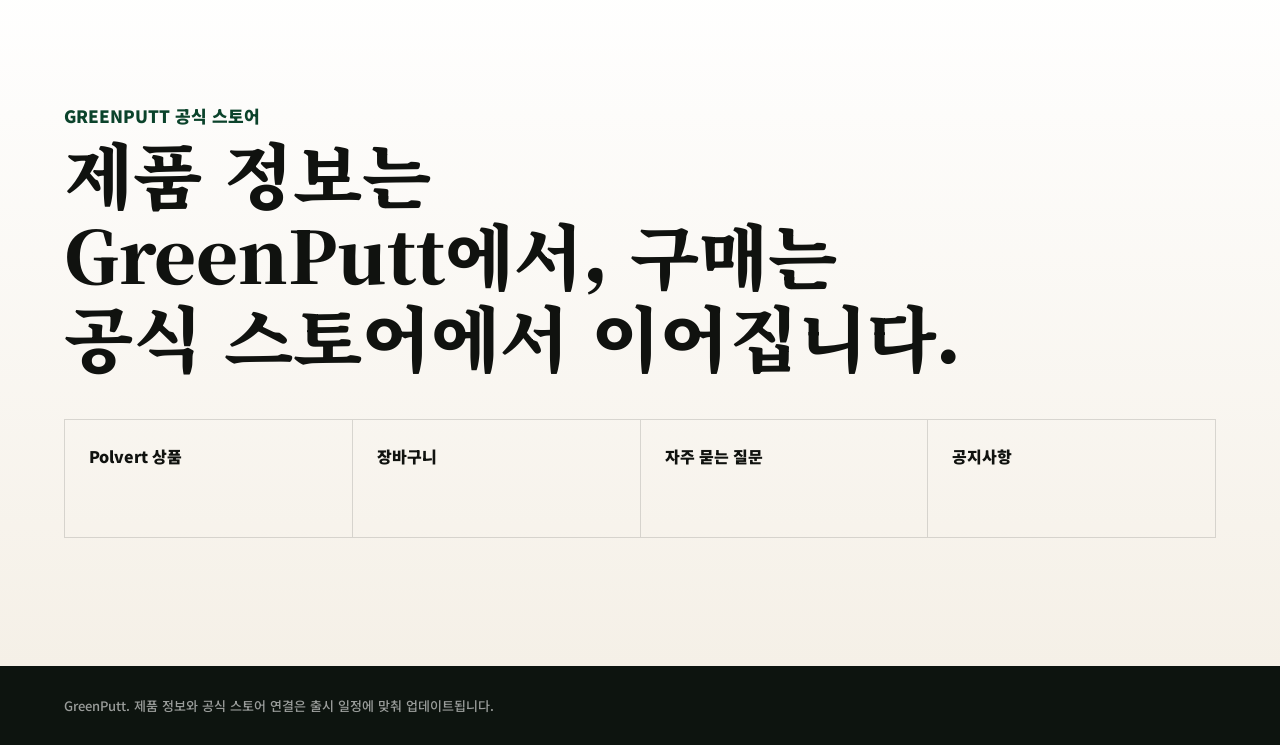
==== commit 53ae2b52: "deploy: publish Puttner zero head-up copy" ====
--- a/index.html
+++ b/index.html
@@ -104,7 +104,7 @@
           </dl>
         </div>
         <div class="hero-copy">
-          <p class="eyebrow">GreenPutt 퍼팅 시스템</p>
+          <p class="eyebrow">PUTTNER 퍼팅 시스템</p>
           <h1 id="hero-title">
             <span>고개는 그대로.</span>
             <span>거리와 방향은</span>
@@ -139,7 +139,7 @@
           <p class="section-kicker">작동 원리</p>
           <div class="film-story-grid">
             <div>
-              <h2>공은 굴러가도, 시선은 숫자가 뜨는 자리에서 멈춥니다.</h2>
+              <h2>퍼팅은 단순합니다.<br />공이 있던 자리<br />시선 고정.</h2>
               <p>
                 업로드된 시현 예상도의 핵심은 단순합니다. 퍼팅 후 공을 따라 고개를 돌리는 대신,
                 어드레스 근처의 포인트에 예상 거리 숫자가 표시됩니다. 사용자는 공을 쫓지 않고
@@ -148,8 +148,8 @@
             </div>
             <div class="film-note">
               <span>핵심 문장</span>
-              <strong>시선은 멈추고, 숫자로 확인한다.</strong>
-              <p>거리감을 감으로만 남기지 않고 디지털 숫자로 보여주는 것이 GreenPutt의 제로 헤드업 경험입니다.</p>
+              <strong>시선은 멈추고,<br />숫자로 확인한다.</strong>
+              <p>거리감을 감으로만 터치하지 말고 디지털 숫자로 보여주는 것이 PUTTNER의 제로 헤드업 경험입니다.</p>
             </div>
           </div>
         </div>
--- a/styles.css
+++ b/styles.css
@@ -384,7 +384,7 @@
   gap: 18px;
   align-items: center;
   width: min(680px, 100%);
-  margin-top: 24px;
+  margin-top: 32px;
 }
 
 .hero-actions {
@@ -2087,7 +2087,7 @@
   }
 
   .hero-lower {
-    margin-top: 18px;
+    margin-top: 34px;
   }
 }
 
@@ -2112,8 +2112,11 @@
     width: 100%;
     max-width: 100vw;
     align-items: flex-start;
+    justify-content: center;
     overflow: hidden;
+    padding-top: clamp(128px, 15vh, 156px);
     padding-right: 20px;
+    padding-bottom: clamp(42px, 7vh, 64px);
     padding-left: 20px;
   }
 
@@ -2171,22 +2174,25 @@
 
   .hero-lower {
     grid-template-columns: 1fr;
-    gap: 18px;
+    gap: 0;
     width: 100%;
-    margin-top: clamp(40px, 6vh, 58px);
+    margin-top: clamp(44px, 7vh, 64px);
   }
 
   .hero-actions {
-    align-items: stretch;
-    flex-direction: column;
-    align-self: center;
-    width: min(320px, 84vw);
-  }
-
-  .button {
-    width: 100%;
-    min-height: 46px;
-    font-size: 13px;
+    align-items: center;
+    flex-direction: row;
+    align-self: flex-start;
+    width: max-content;
+    max-width: 100%;
+    gap: 8px;
+  }
+
+  .hero-actions .button {
+    width: auto;
+    min-height: 38px;
+    padding: 0 14px;
+    font-size: 12px;
   }
 
   .hero-dashboard {
@@ -2466,25 +2472,6 @@
   }
 }
 
-@media (min-width: 521px) and (max-width: 640px) {
-  .hero-lower {
-    gap: 16px;
-    margin-top: clamp(44px, 6vh, 62px);
-  }
-
-  .hero-actions {
-    flex-direction: row;
-    align-self: flex-start;
-    width: min(560px, 100%);
-  }
-
-  .hero-actions .button {
-    flex: 1 1 0;
-    width: auto;
-    min-width: 0;
-  }
-}
-
 @media (max-width: 640px) {
   .hero-dashboard {
     width: max-content;
@@ -2518,23 +2505,7 @@
 
 @media (max-width: 430px) {
   .hero-lower {
-    gap: 12px;
     margin-top: clamp(28px, 4vh, 36px);
-  }
-
-  .hero-actions {
-    flex-direction: row;
-    align-self: flex-start;
-    width: max-content;
-    max-width: 100%;
-    gap: 8px;
-  }
-
-  .hero-actions .button {
-    width: auto;
-    min-height: 38px;
-    padding: 0 14px;
-    font-size: 12px;
   }
 
   .hero-caption strong {
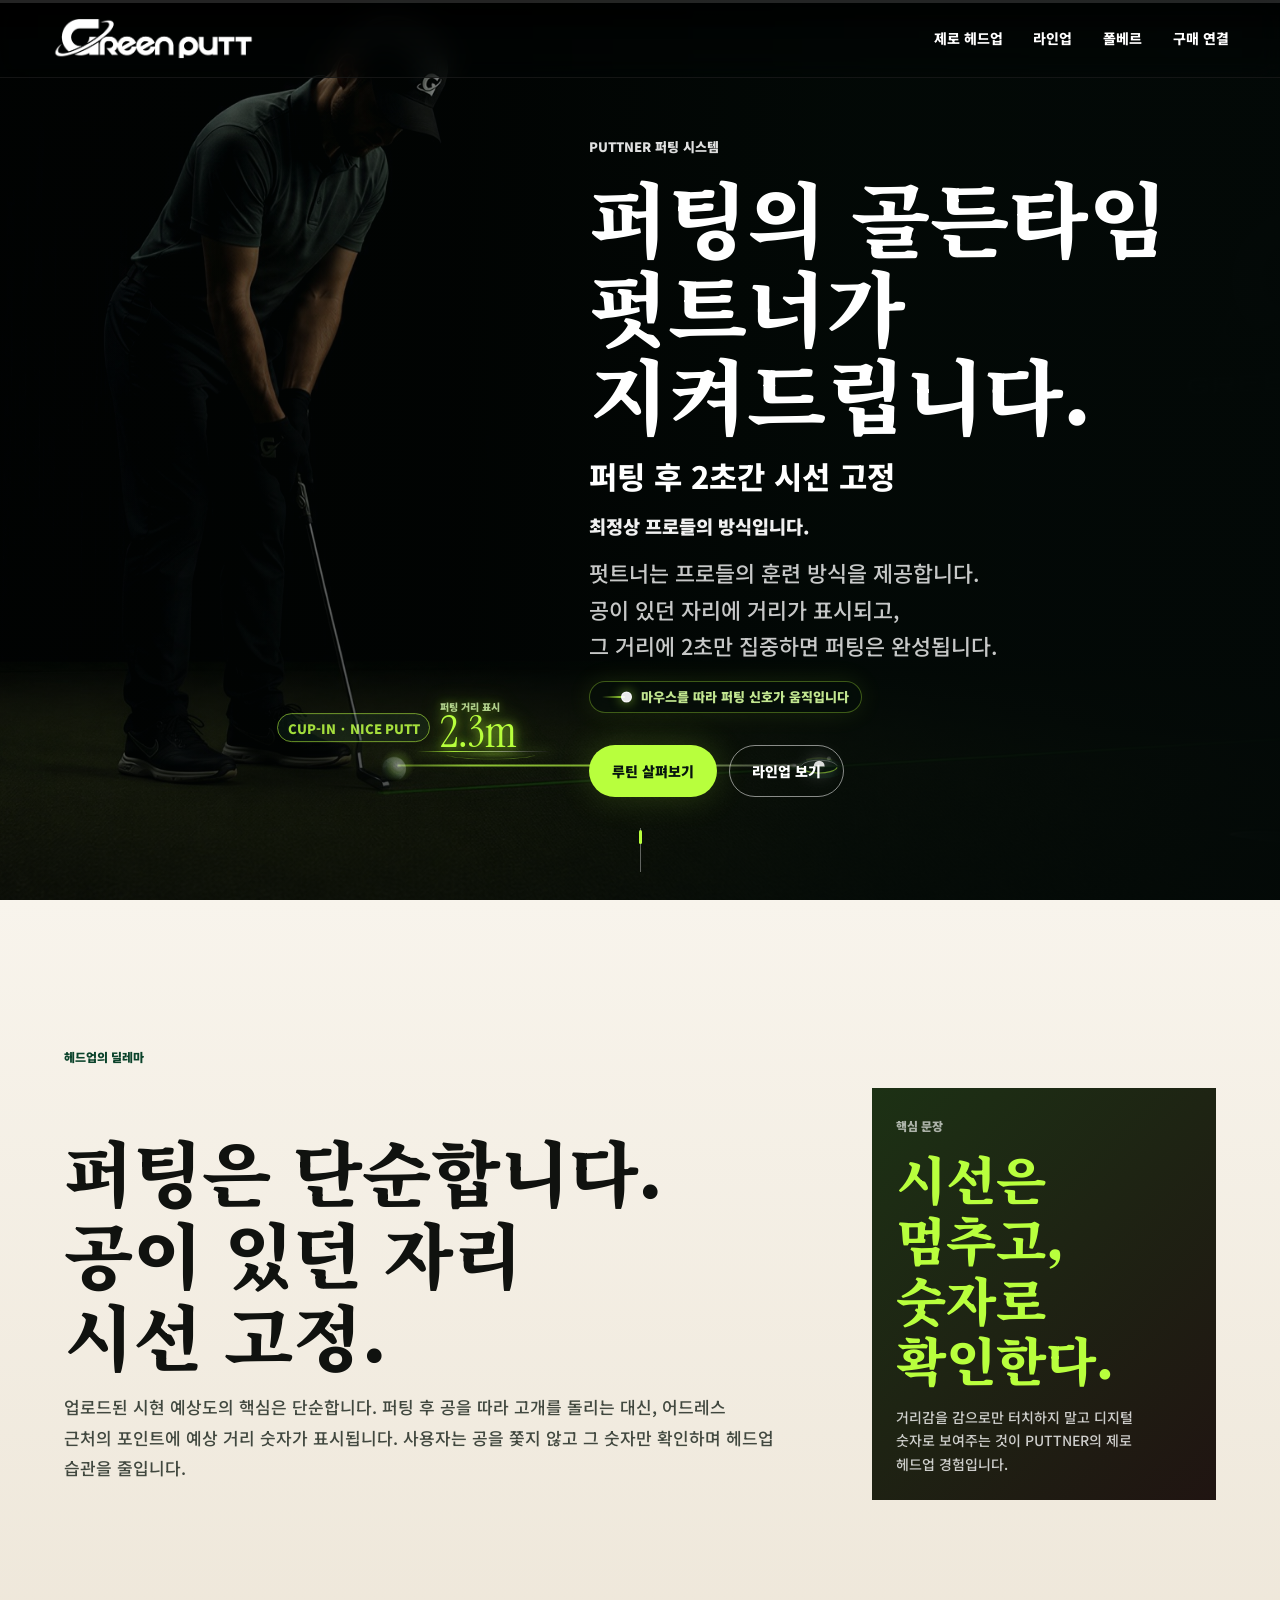
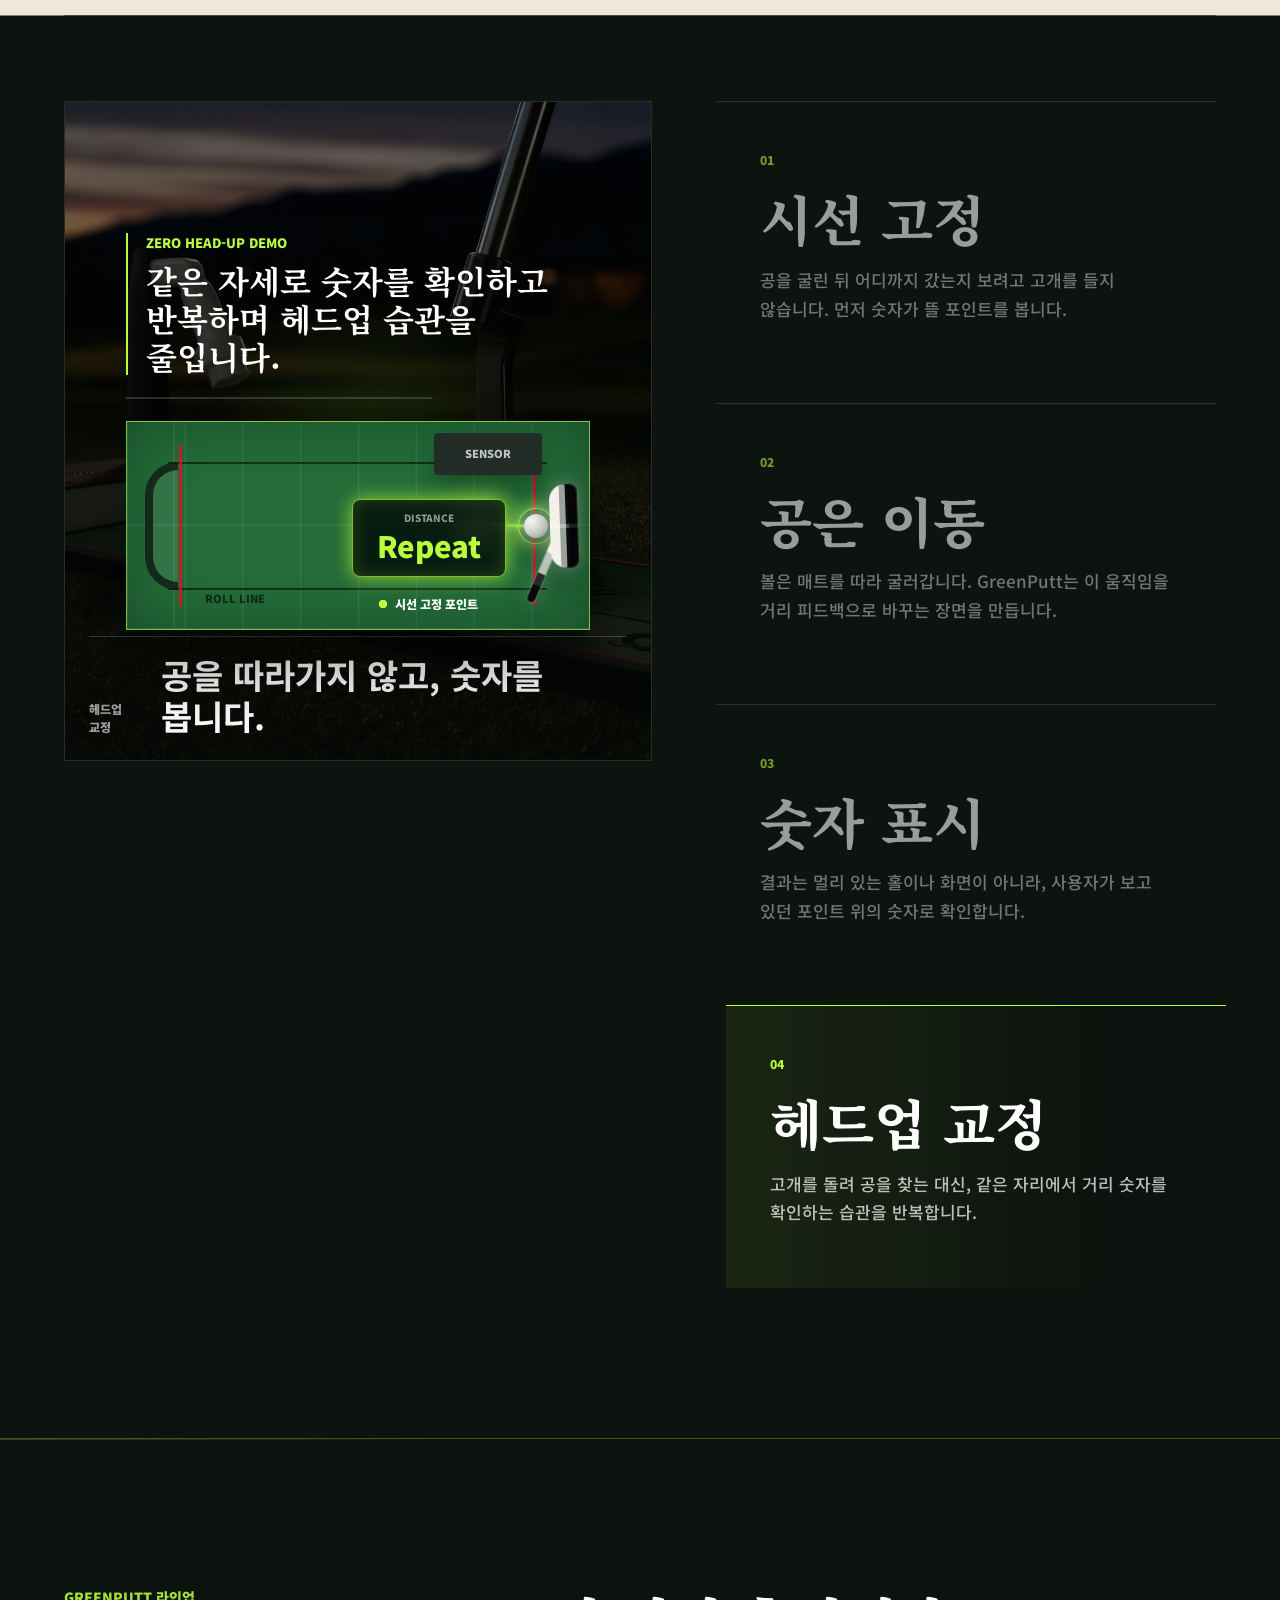
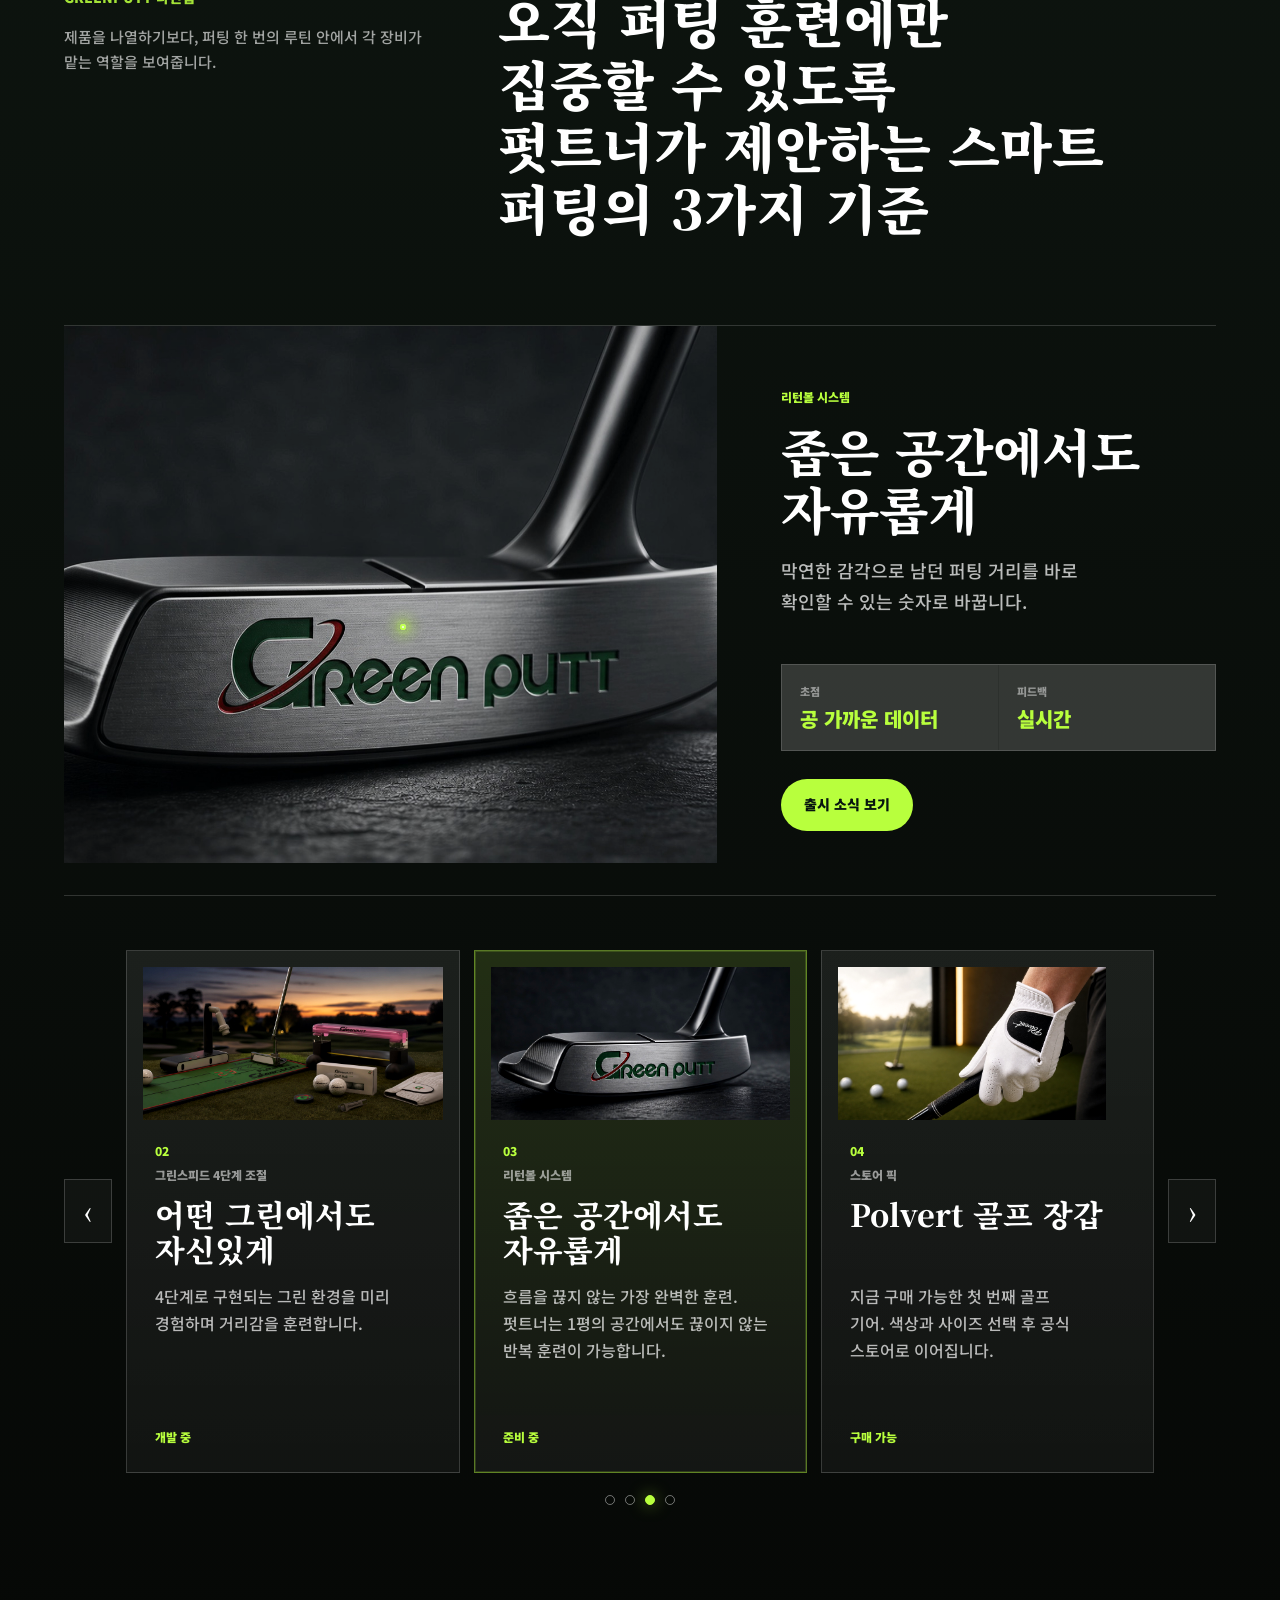
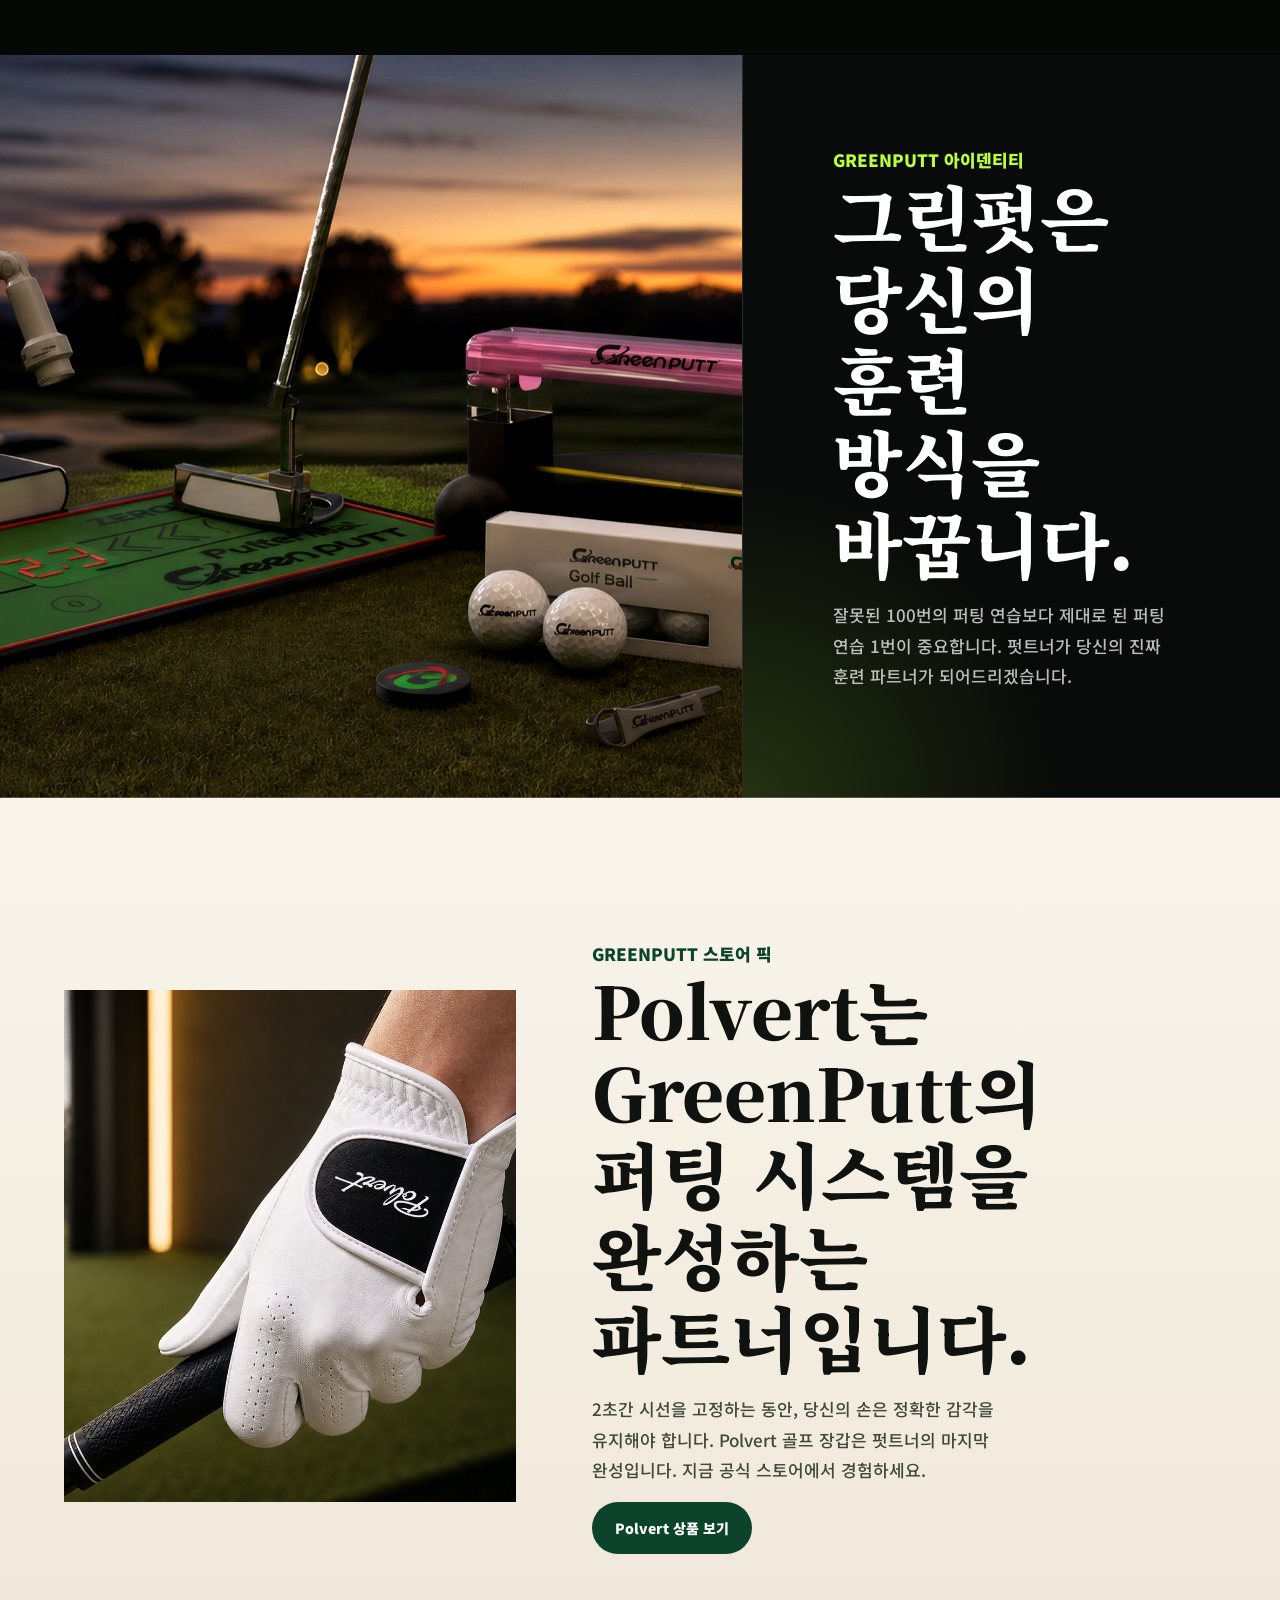
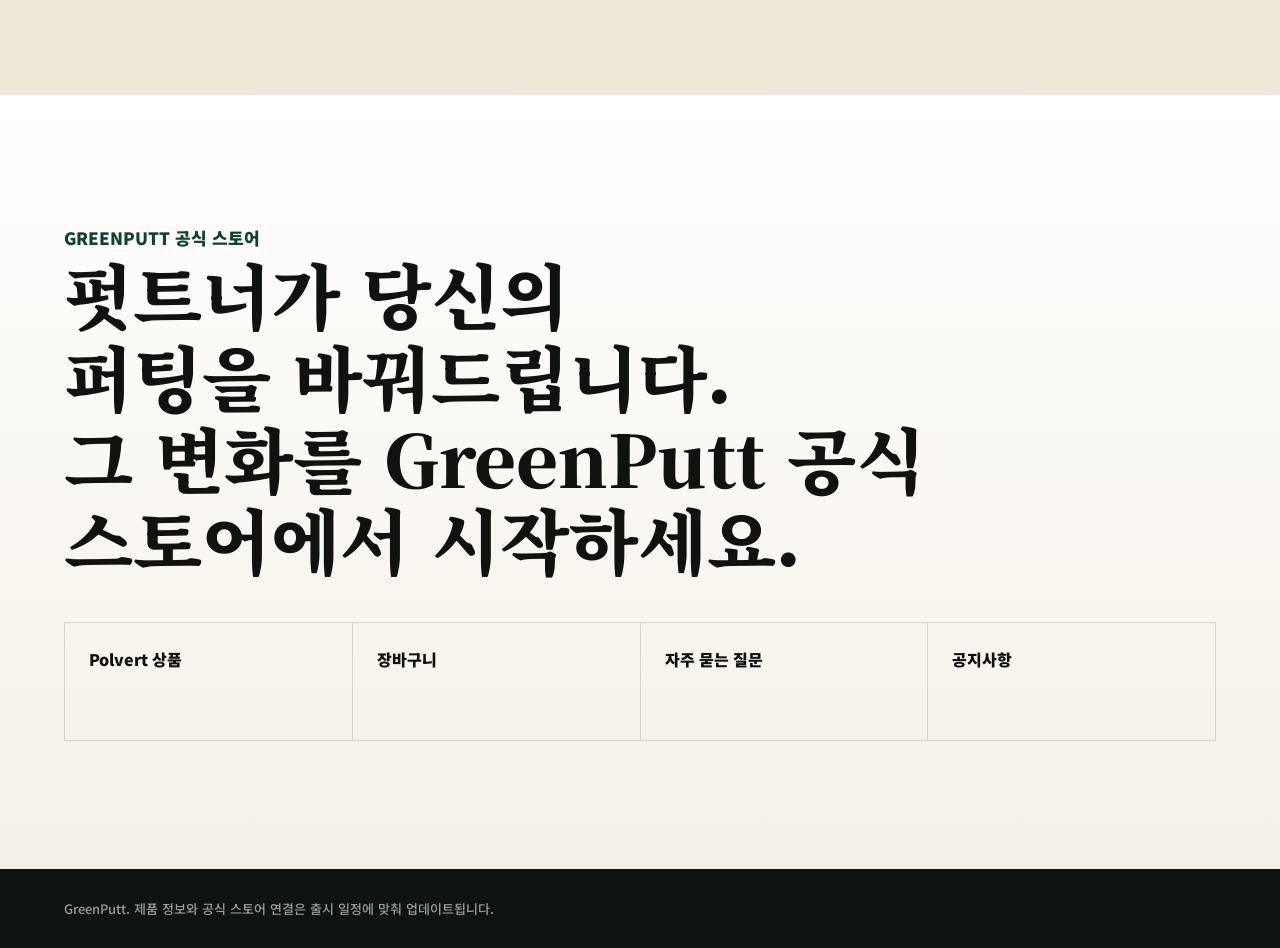
==== commit 2be8cc97: "deploy: publish homepage section copy refinements" ====
--- a/index.html
+++ b/index.html
@@ -106,16 +106,15 @@
         <div class="hero-copy">
           <p class="eyebrow">PUTTNER 퍼팅 시스템</p>
           <h1 id="hero-title">
-            <span>고개는 그대로.</span>
-            <span>거리와 방향은</span>
-            <span>몸에 배도록.</span>
+            <span>퍼팅의 골든타임</span>
+            <span>펏트너가 지켜드립니다.</span>
           </h1>
-          <p class="hero-korean">볼이 똑바로 가지 않는 원인은 결국 헤드업입니다.</p>
-          <p class="hero-product-statement">완벽한 펏을 완성하는 펏트너(PUTTNER) 퍼팅 시스템</p>
+          <p class="hero-korean">퍼팅 후 2초간 시선 고정</p>
+          <p class="hero-product-statement">최정상 프로들의 방식입니다.</p>
           <p class="lead">
-            <span class="lead-line">공은 굴러가도, 시선은 제자리에.</span>
-            <span class="lead-line">펏트너는 공이 있던 자리에 퍼팅 거리를 표시해</span>
-            <span class="lead-line">헤드업을 줄이고, 컵인에 가까운 퍼팅 습관을 만듭니다.</span>
+            <span class="lead-line">펏트너는 프로들의 훈련 방식을 제공합니다.</span>
+            <span class="lead-line">공이 있던 자리에 거리가 표시되고,</span>
+            <span class="lead-line">그 거리에 2초만 집중하면 퍼팅은 완성됩니다.</span>
           </p>
           <p class="hero-signal-hint" aria-live="polite">
             <span class="hero-signal-hint-mark" aria-hidden="true"></span>
@@ -136,7 +135,7 @@
 
       <section id="zero-head-up" class="film-story-section">
         <div class="film-story-copy">
-          <p class="section-kicker">작동 원리</p>
+          <p class="section-kicker">헤드업의 딜레마</p>
           <div class="film-story-grid">
             <div>
               <h2>퍼팅은 단순합니다.<br />공이 있던 자리<br />시선 고정.</h2>
@@ -247,7 +246,7 @@
               제품을 나열하기보다, 퍼팅 한 번의 루틴 안에서 각 장비가 맡는 역할을 보여줍니다.
             </p>
           </div>
-          <h2>퍼터, 매트, 피드백 장치가 하나의 루틴으로 이어집니다.</h2>
+          <h2>오직 퍼팅 훈련에만 집중할 수 있도록<br />펏트너가 제안하는 스마트 퍼팅의 3가지 기준</h2>
         </div>
         <div class="system-stage" aria-live="polite">
           <div class="system-stage-media">
@@ -262,9 +261,9 @@
           </div>
           <div class="system-stage-copy">
             <p class="eyebrow" id="stage-label">핵심 루틴</p>
-            <h3 id="stage-title">제로 헤드업 어시스턴트</h3>
+            <h3 id="stage-title">골든타임 시스템</h3>
             <p id="stage-description">
-              공 가까이에 거리 피드백을 남겨, 퍼팅 뒤에도 시선이 쉽게 흔들리지 않도록 돕습니다.
+              공이 있던 자리에 거리가 표시됩니다. 당신의 시선은 아무런 노력 없이 자연스럽게 그곳에 머뭅니다.
             </p>
             <dl class="stage-data" aria-label="선택한 제품 피드백 정보">
               <div>
@@ -296,10 +295,10 @@
         />
         <div>
           <p class="eyebrow">GreenPutt 아이덴티티</p>
-          <h2>연습의 중심을 화면이 아니라 공 앞에 둡니다.</h2>
+          <h2>그린펏은 당신의 훈련 방식을 바꿉니다.</h2>
           <p>
-            매트, 거리 피드백 장치, 퍼터, 장갑까지. GreenPutt는 장비를 나열하기보다
-            퍼팅이 좋아지는 한 번의 루틴을 설계합니다.
+            잘못된 100번의 퍼팅 연습보다 제대로 된 퍼팅 연습 1번이 중요합니다.
+            펏트너가 당신의 진짜 훈련 파트너가 되어드리겠습니다.
           </p>
         </div>
       </section>
@@ -315,10 +314,10 @@
         </div>
         <div class="storepick-copy">
           <p class="eyebrow">GreenPutt 스토어 픽</p>
-          <h2><span>Polvert는 GreenPutt이 고른</span><span>첫 번째 골프 기어입니다.</span></h2>
+          <h2><span>Polvert는 GreenPutt의</span><span>퍼팅 시스템을 완성하는 파트너입니다.</span></h2>
           <p>
-            퍼팅 시스템이 완성되는 동안에도, 그립을 잡는 손의 감각은 오늘 바로 바꿀 수 있습니다.
-            Polvert는 지금 구매 가능한 프리미엄 장갑 라인업으로 공식 스토어에서 이어집니다.
+            2초간 시선을 고정하는 동안, 당신의 손은 정확한 감각을 유지해야 합니다.
+            Polvert 골프 장갑은 펏트너의 마지막 완성입니다. 지금 공식 스토어에서 경험하세요.
           </p>
           <a class="button dark" href="https://greenputt.kr/all_products/?idx=77">Polvert 상품 보기</a>
         </div>
@@ -326,7 +325,7 @@
 
       <section id="bridge" class="bridge-section">
         <p class="eyebrow">GreenPutt 공식 스토어</p>
-        <h2>제품 정보는 GreenPutt에서, 구매는 공식 스토어에서 이어집니다.</h2>
+        <h2>펏트너가 당신의 퍼팅을 바꿔드립니다.<br />그 변화를 GreenPutt 공식 스토어에서 시작하세요.</h2>
         <div id="support-links" class="support-links"></div>
       </section>
     </main>
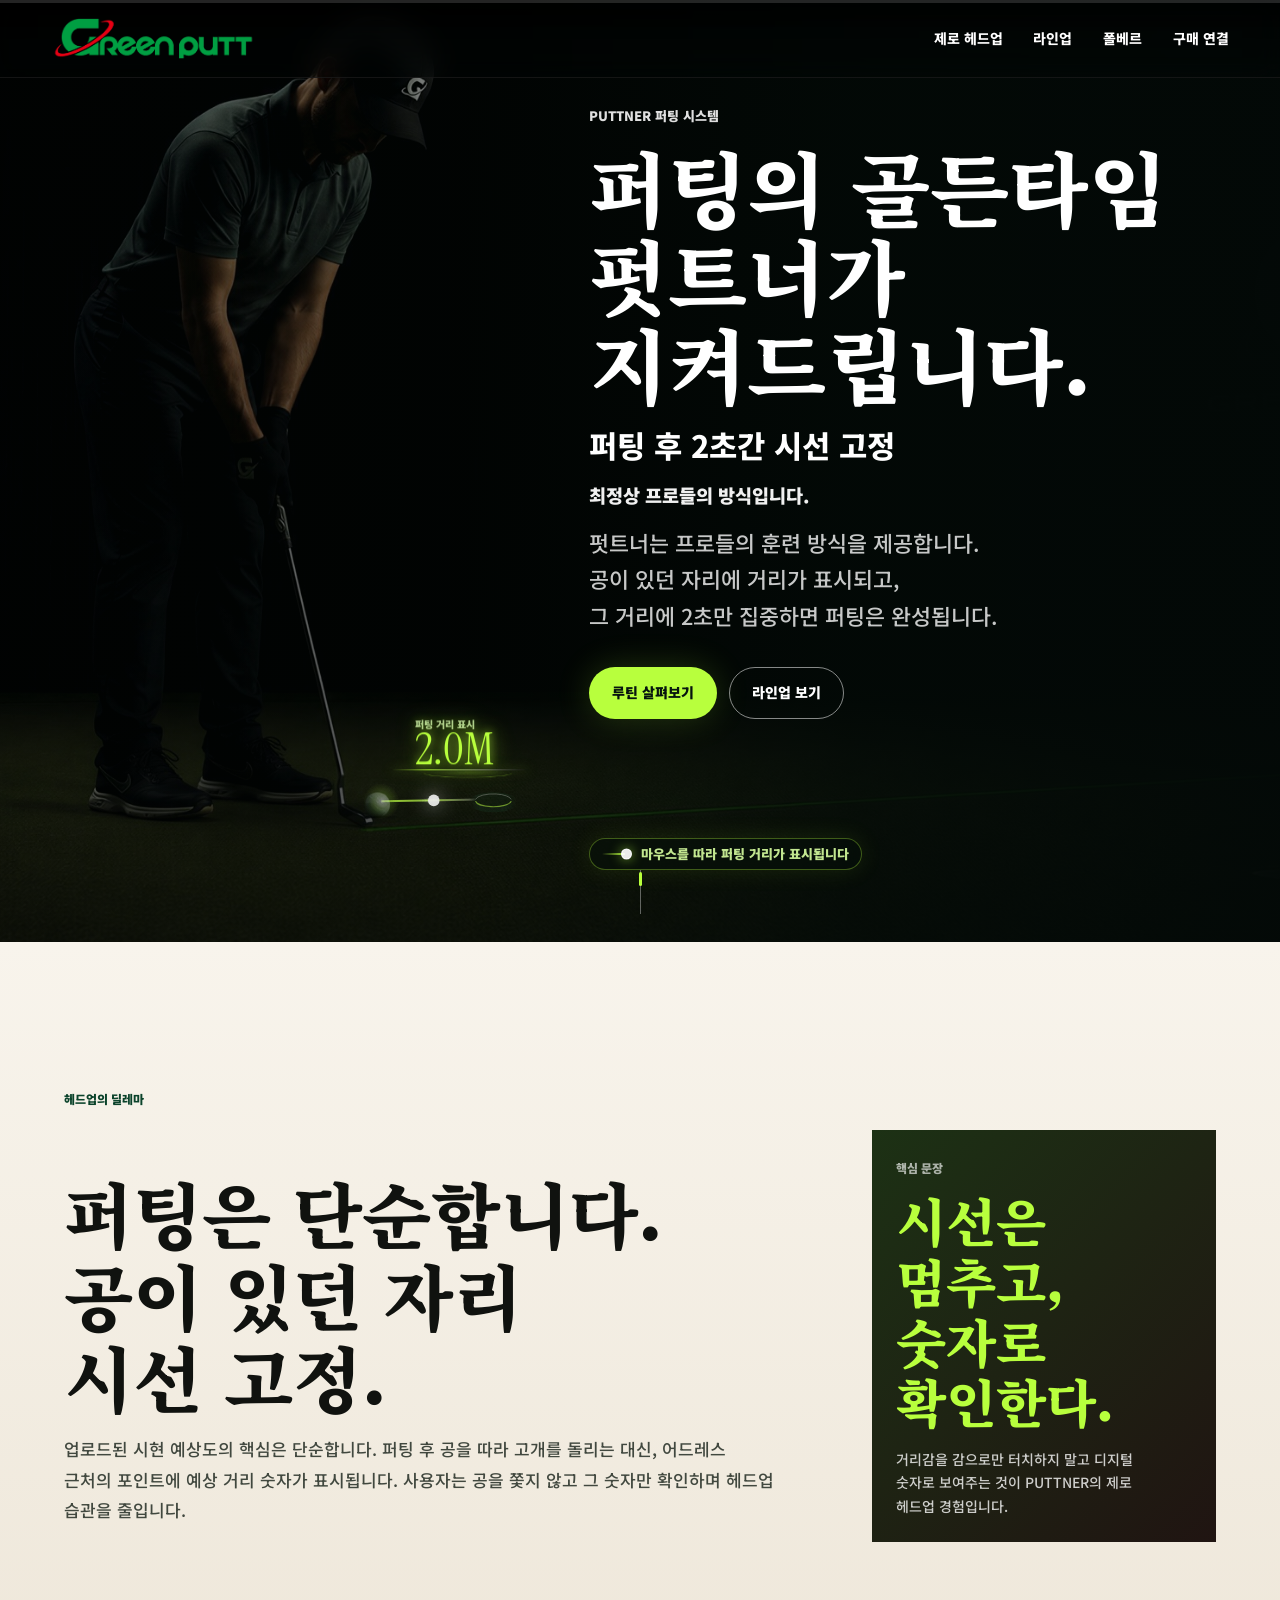
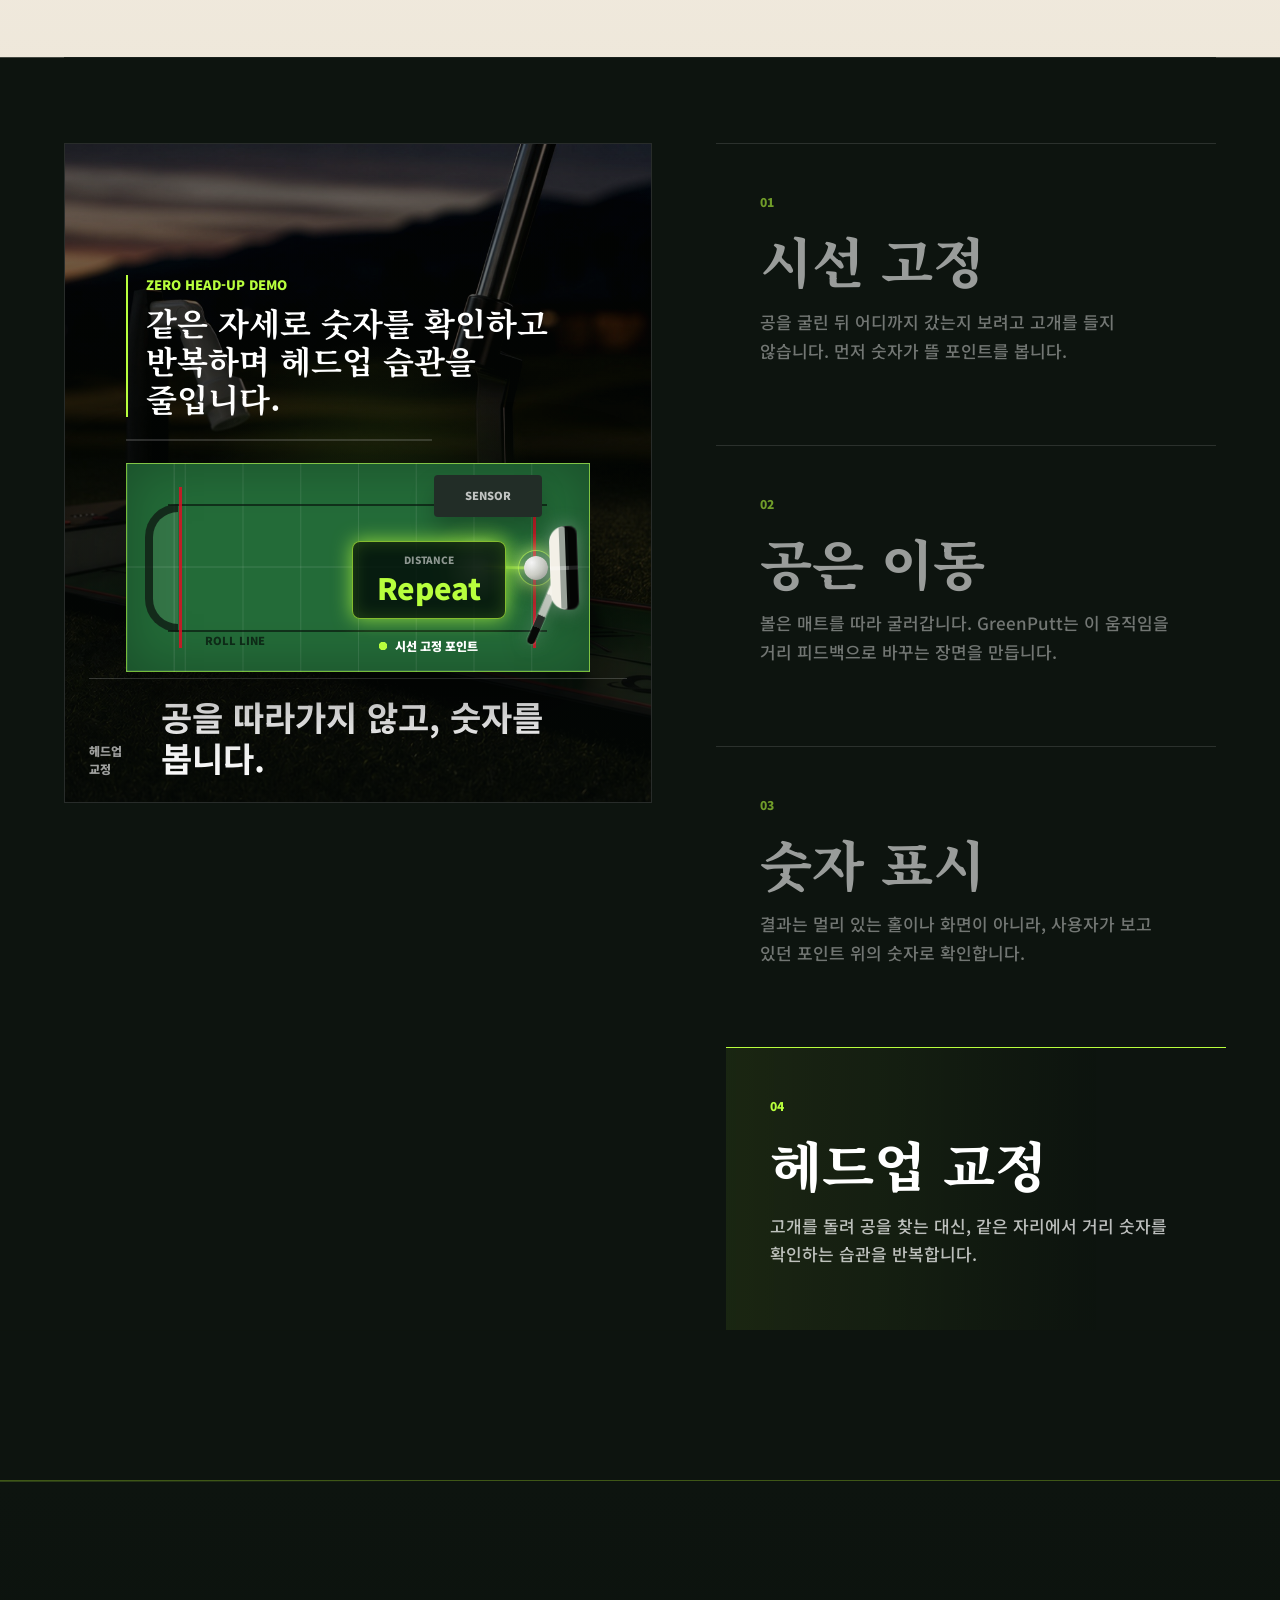
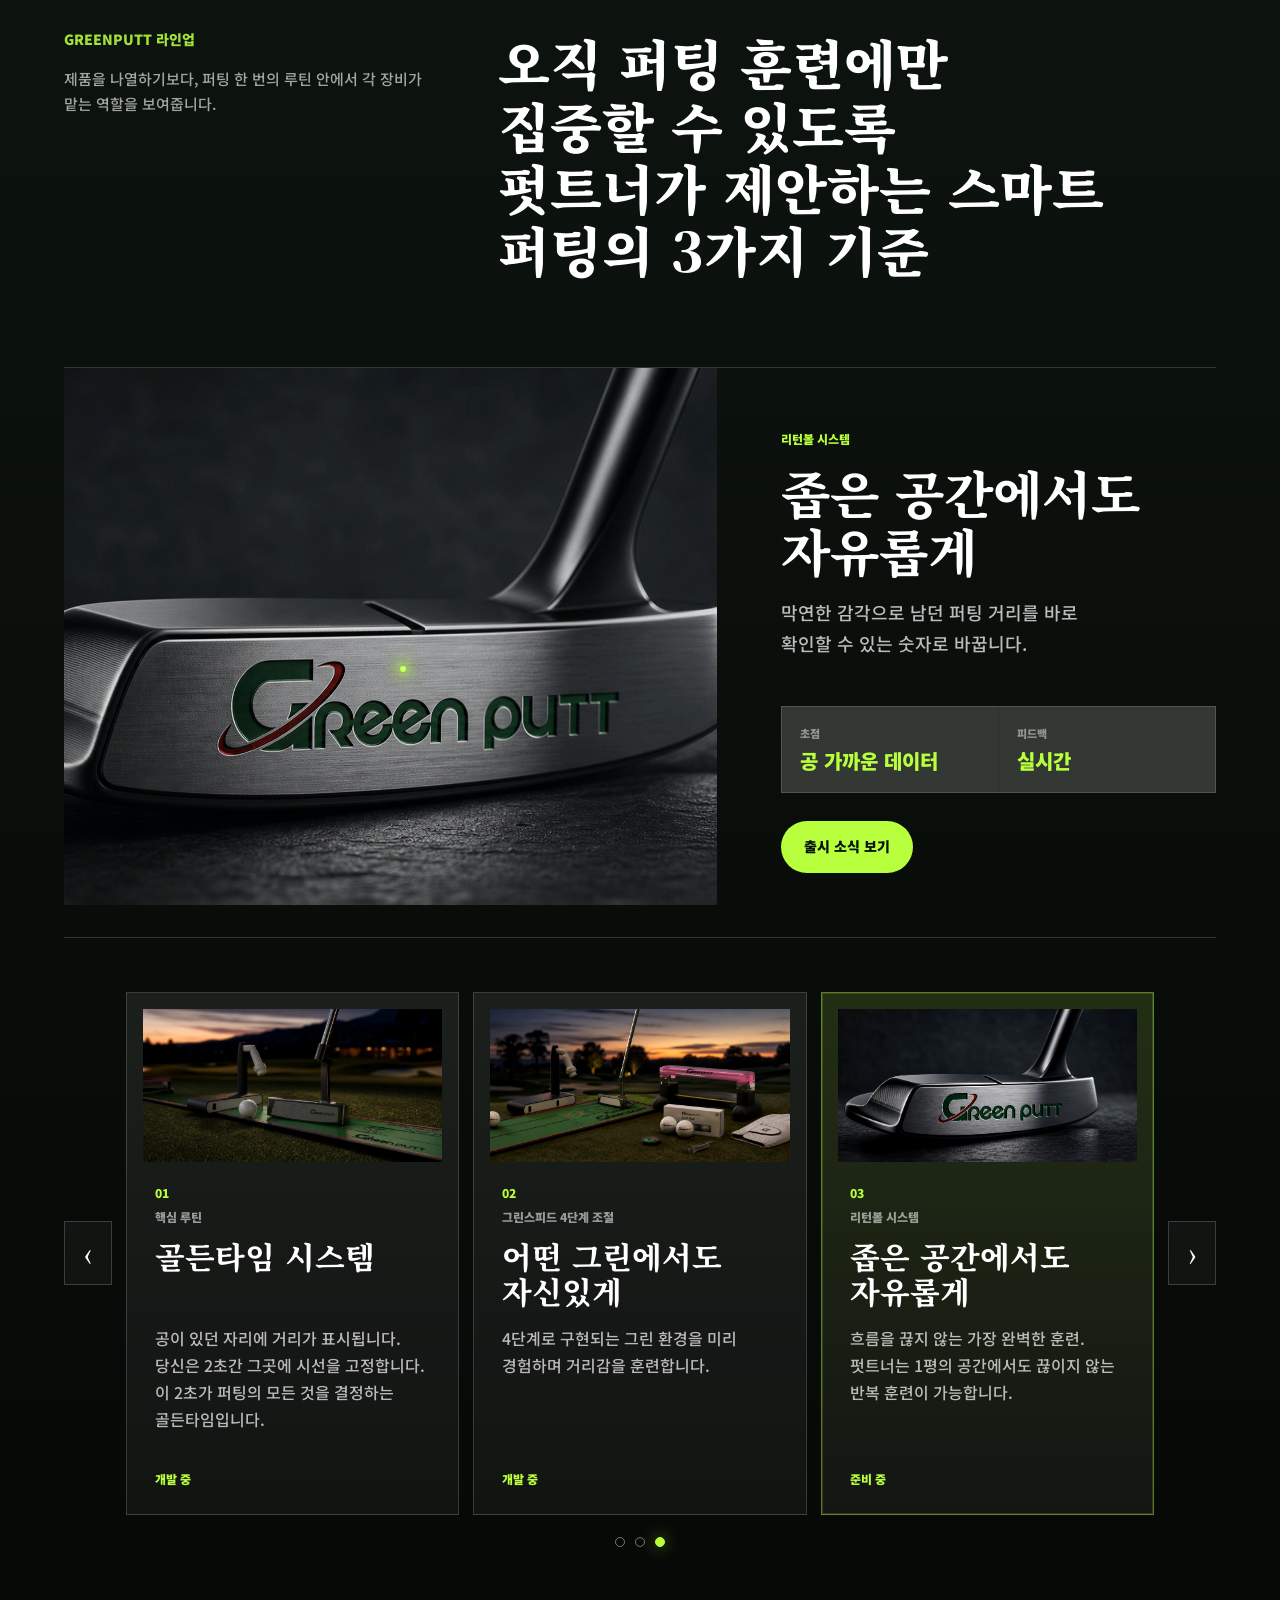
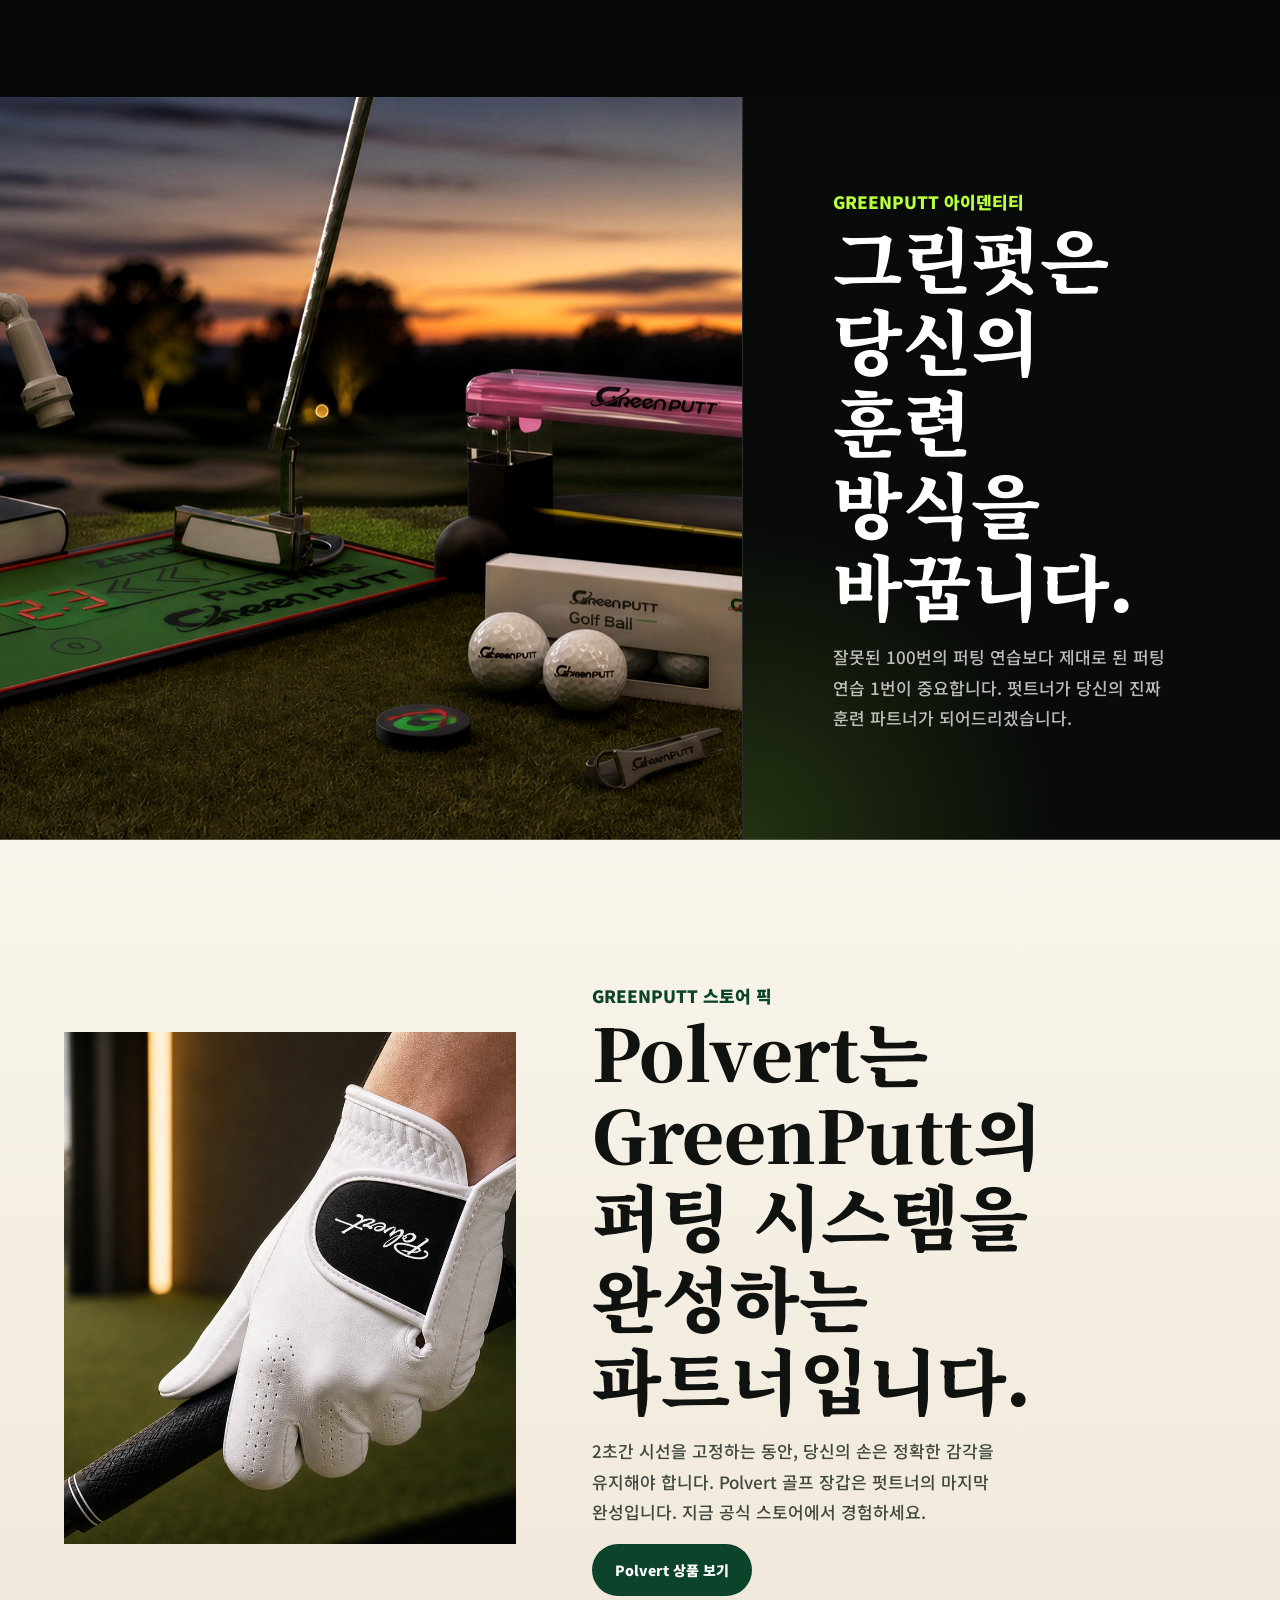
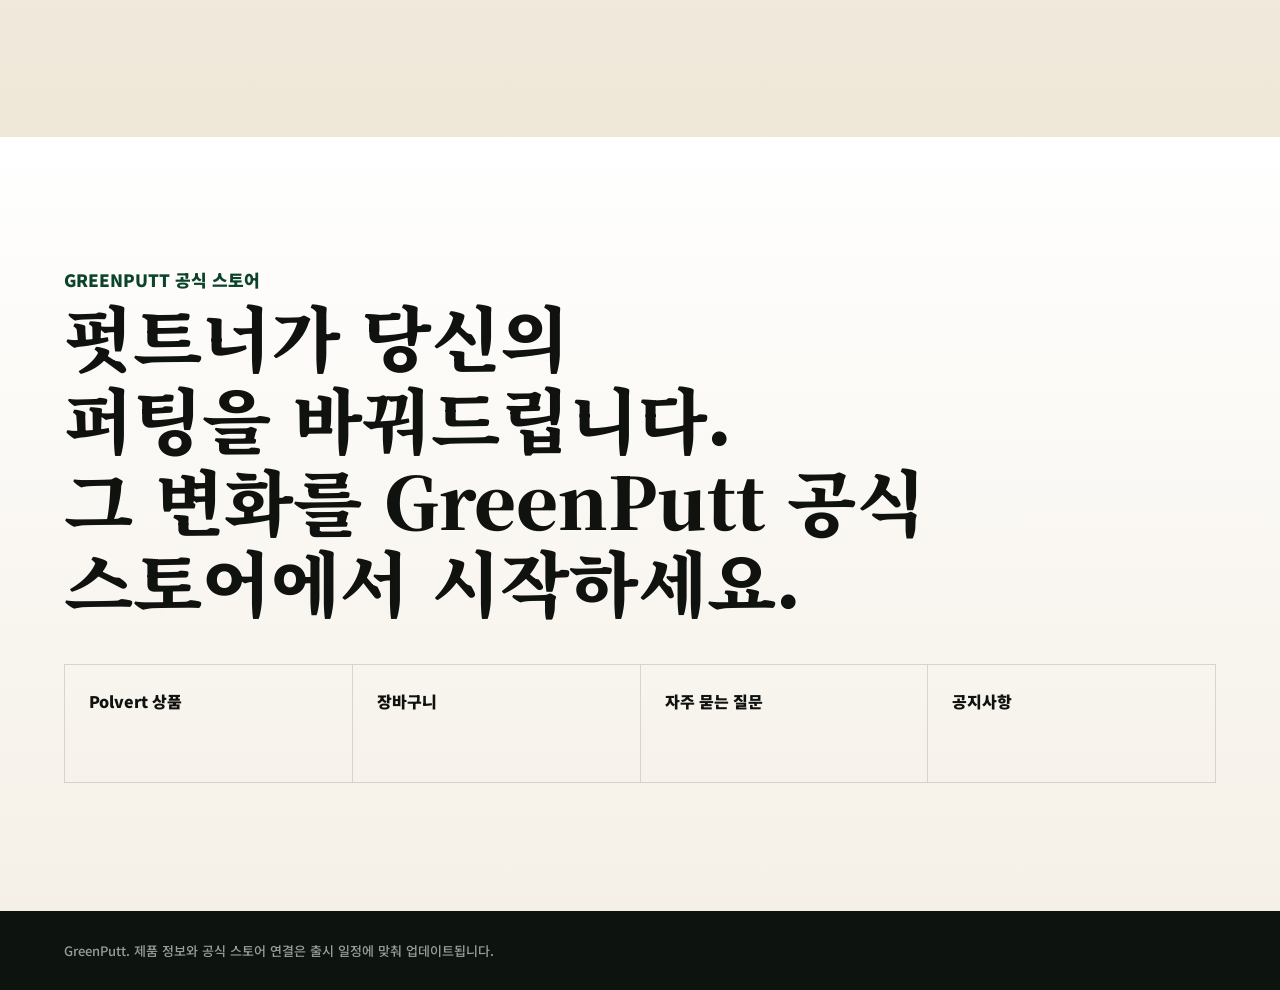
==== commit ced30268: "deploy: publish lineup and responsive hero updates" ====
--- a/index.html
+++ b/index.html
@@ -61,7 +61,7 @@
 
     <header class="site-header" aria-label="GreenPutt 주요 내비게이션">
       <a class="brand" href="#top" aria-label="GreenPutt 홈">
-        <img src="./assets/greenputt-logo.png" alt="GreenPutt" />
+        <img src="./assets/greenputt-logo-transparent-20260121.png" alt="GreenPutt" />
       </a>
       <nav class="primary-nav" aria-label="주요 메뉴">
         <a href="#zero-head-up">제로 헤드업</a>
@@ -82,27 +82,6 @@
         />
         <canvas id="signal-canvas" class="signal-canvas" aria-hidden="true"></canvas>
         <div class="hero-overlay"></div>
-        <div class="hero-dashboard">
-          <div class="hero-caption" aria-label="현재 퍼팅 거리 표시">
-            <span>퍼팅 거리 표시</span>
-            <strong id="hero-distance">2.3M</strong>
-            <small id="hero-tempo">리듬 유지</small>
-          </div>
-          <dl class="hero-metrics" aria-label="GreenPutt 핵심 루틴">
-            <div>
-              <dt>신호</dt>
-              <dd>공 가까운 피드백</dd>
-            </div>
-            <div>
-              <dt>루틴</dt>
-              <dd>고개를 들지 않는 연습</dd>
-            </div>
-            <div>
-              <dt>라인업</dt>
-              <dd>매트 · 디바이스 · 기어</dd>
-            </div>
-          </dl>
-        </div>
         <div class="hero-copy">
           <p class="eyebrow">PUTTNER 퍼팅 시스템</p>
           <h1 id="hero-title">
@@ -116,16 +95,40 @@
             <span class="lead-line">공이 있던 자리에 거리가 표시되고,</span>
             <span class="lead-line">그 거리에 2초만 집중하면 퍼팅은 완성됩니다.</span>
           </p>
-          <p class="hero-signal-hint" aria-live="polite">
-            <span class="hero-signal-hint-mark" aria-hidden="true"></span>
-            <span class="hero-signal-hint-desktop">마우스를 따라 퍼팅 신호가 움직입니다</span>
-            <span class="hero-signal-hint-touch">터치하면 퍼팅 신호가 반응합니다</span>
-          </p>
-          <div class="hero-lower">
-            <div class="hero-actions">
-              <a class="button primary" href="#zero-head-up">루틴 살펴보기</a>
-              <a class="button ghost" href="#system">라인업 보기</a>
-            </div>
+          <div class="hero-control-stack">
+            <div class="hero-lower">
+              <div class="hero-actions">
+                <a class="button primary" href="#zero-head-up">루틴 살펴보기</a>
+                <a class="button ghost" href="#system">라인업 보기</a>
+              </div>
+            </div>
+            <div class="hero-motion-slot">
+              <div class="hero-dashboard">
+                <div class="hero-caption" aria-label="현재 퍼팅 거리 표시">
+                  <span>퍼팅 거리 표시</span>
+                  <strong id="hero-distance">2.0M</strong>
+                  <small id="hero-tempo">리듬 유지</small>
+                </div>
+                <dl class="hero-metrics" aria-label="GreenPutt 핵심 루틴">
+                  <div>
+                    <dt>신호</dt>
+                    <dd>공 가까운 피드백</dd>
+                  </div>
+                  <div>
+                    <dt>루틴</dt>
+                    <dd>고개를 들지 않는 연습</dd>
+                  </div>
+                  <div>
+                    <dt>라인업</dt>
+                    <dd>매트 · 디바이스 · 기어</dd>
+                  </div>
+                </dl>
+              </div>
+            </div>
+            <p class="hero-signal-hint" aria-live="polite">
+              <span class="hero-signal-hint-mark" aria-hidden="true"></span>
+              <span>마우스를 따라 퍼팅 거리가 표시됩니다</span>
+            </p>
           </div>
         </div>
         <a class="scroll-cue" href="#zero-head-up" aria-label="제로 헤드업 이야기로 이동">
--- a/styles.css
+++ b/styles.css
@@ -91,7 +91,6 @@
 .brand {
   width: clamp(138px, 16vw, 220px);
   flex: 0 0 auto;
-  filter: brightness(0) invert(1);
 }
 
 .primary-nav {
@@ -165,18 +164,20 @@
 
 .hero-dashboard {
   position: absolute;
-  top: var(--hero-readout-y, 72%);
-  left: var(--hero-readout-x, 58%);
-  z-index: 3;
+  z-index: 4;
   display: grid;
+  top: var(--hero-readout-y, 50%);
+  left: var(--hero-readout-x, 0);
   width: max-content;
   max-width: min(220px, calc(100% - 28px));
   pointer-events: none;
-  transform: translateZ(0);
+  transform: translateY(-100%);
 }
 
 .hero-copy {
   position: relative;
+  --hero-action-gap: clamp(24px, 3.6vh, 34px);
+  --hero-control-gap: clamp(22px, 3.4vh, 42px);
   z-index: 4;
   display: flex;
   min-height: calc(var(--app-vh, 1vh) * 100);
@@ -322,11 +323,12 @@
 }
 
 .hero-signal-hint {
+  --hero-hint-clearance: 0px;
   display: inline-flex;
   align-items: center;
   width: max-content;
   max-width: 100%;
-  margin: 16px 0 0;
+  margin: clamp(6px, 1.2vh, 14px) 0 0;
   padding: 7px 12px;
   border: 1px solid rgba(184, 255, 61, 0.32);
   border-radius: 999px;
@@ -337,6 +339,7 @@
   font-weight: 900;
   line-height: 1.25;
   backdrop-filter: blur(10px);
+  transform: translateY(var(--hero-hint-clearance));
 }
 
 .hero-signal-hint-mark {
@@ -374,8 +377,22 @@
   box-shadow: 0 0 12px rgba(184, 255, 61, 0.62);
 }
 
-.hero-signal-hint-touch {
-  display: none;
+.hero-control-stack {
+  display: grid;
+  width: min(680px, 100%);
+  margin-top: var(--hero-action-gap);
+  row-gap: var(--hero-control-gap);
+  justify-items: start;
+}
+
+.hero-motion-slot {
+  position: relative;
+  display: flex;
+  min-height: clamp(54px, 7vh, 76px);
+  align-items: center;
+  width: 100%;
+  overflow: visible;
+  pointer-events: none;
 }
 
 .hero-lower {
@@ -383,14 +400,49 @@
   grid-template-columns: minmax(250px, 1fr) auto;
   gap: 18px;
   align-items: center;
-  width: min(680px, 100%);
-  margin-top: 32px;
+  width: 100%;
+  margin-top: 0;
 }
 
 .hero-actions {
   display: flex;
   flex-wrap: wrap;
   gap: 12px;
+}
+
+@media (min-width: 1181px) and (max-height: 940px) {
+  .hero-copy {
+    --hero-control-gap: clamp(18px, 3vh, 30px);
+  }
+
+  .hero-signal-hint {
+    margin-top: 2px;
+  }
+}
+
+@media (min-width: 1181px) and (max-height: 860px) {
+  .hero-copy {
+    --hero-action-gap: 24px;
+    --hero-control-gap: clamp(14px, 2.25vh, 22px);
+    padding-top: 96px;
+    padding-bottom: 132px;
+  }
+
+  .hero-copy h1 {
+    margin-top: 14px;
+    font-size: clamp(46px, 5.8vw, 82px);
+    line-height: 1.05;
+  }
+
+  .hero-korean,
+  .hero-product-statement {
+    margin-top: 14px;
+  }
+
+  .lead {
+    margin-top: 12px;
+    line-height: 1.58;
+  }
 }
 
 .button {
@@ -587,26 +639,6 @@
   52% {
     opacity: 1;
     transform: translateY(-50%) scaleX(1);
-  }
-}
-
-@media (hover: none), (pointer: coarse) {
-  .hero-signal-hint-desktop {
-    display: none;
-  }
-
-  .hero-signal-hint-touch {
-    display: inline;
-  }
-}
-
-@media (max-width: 520px) {
-  .hero-signal-hint-desktop {
-    display: none;
-  }
-
-  .hero-signal-hint-touch {
-    display: inline;
   }
 }
 
@@ -1959,6 +1991,8 @@
 
   .hero-copy {
     width: min(760px, 100%);
+    --hero-action-gap: clamp(24px, 4vh, 36px);
+    --hero-control-gap: clamp(20px, 3vh, 34px);
     margin-left: 0;
     justify-content: flex-end;
     padding: clamp(150px, 18vh, 190px) clamp(24px, 5vw, 76px) 72px clamp(24px, 4.5vw, 56px);
@@ -1985,7 +2019,6 @@
 
   .hero-lower {
     grid-template-columns: minmax(250px, 1fr) auto;
-    width: min(720px, 100%);
   }
 
   .lineup-item {
@@ -2027,7 +2060,6 @@
 
   .hero-lower {
     grid-template-columns: minmax(230px, 1fr) auto;
-    width: min(680px, 100%);
   }
 
   .film-story-grid,
@@ -2086,8 +2118,55 @@
     padding-bottom: clamp(44px, 6vh, 64px);
   }
 
+  .hero-dashboard {
+    transform: translateY(-100%);
+  }
+
   .hero-lower {
-    margin-top: 34px;
+    margin-top: var(--hero-action-gap);
+  }
+}
+
+@media (min-width: 900px) and (max-width: 1180px) and (max-height: 820px) {
+  .hero-copy {
+    --hero-action-gap: 18px;
+    --hero-control-gap: 16px;
+    padding-top: 100px;
+    padding-bottom: 32px;
+  }
+
+  .hero-copy h1 {
+    font-size: clamp(42px, 6vw, 60px);
+    line-height: 1.06;
+  }
+
+  .hero-korean {
+    margin-top: 12px;
+    font-size: clamp(18px, 2.6vw, 24px);
+  }
+
+  .hero-product-statement {
+    margin-top: 10px;
+    font-size: clamp(15px, 1.8vw, 18px);
+  }
+
+  .lead {
+    margin-top: 10px;
+    font-size: clamp(15px, 1.9vw, 17px);
+    line-height: 1.5;
+  }
+
+  .hero-lower {
+    margin-top: 0;
+  }
+
+  .hero-motion-slot {
+    min-height: 50px;
+  }
+
+  .hero-signal-hint {
+    padding: 6px 10px;
+    font-size: 12px;
   }
 }
 
@@ -2111,6 +2190,8 @@
   .hero-copy {
     width: 100%;
     max-width: 100vw;
+    --hero-action-gap: clamp(22px, 4.5vh, 34px);
+    --hero-control-gap: clamp(20px, 3vh, 28px);
     align-items: flex-start;
     justify-content: center;
     overflow: hidden;
@@ -2162,7 +2243,6 @@
   }
 
   .hero-signal-hint {
-    margin-top: 14px;
     padding: 7px 10px;
     font-size: 12px;
   }
@@ -2170,13 +2250,25 @@
   .hero-signal-hint-mark {
     width: 26px;
     margin-right: 8px;
+  }
+
+  .hero-control-stack {
+    width: 100%;
+  }
+
+  .hero-motion-slot {
+    min-height: clamp(48px, 6vh, 58px);
+  }
+
+  .hero-dashboard {
+    transform: translateY(-100%);
   }
 
   .hero-lower {
     grid-template-columns: 1fr;
     gap: 0;
     width: 100%;
-    margin-top: clamp(44px, 7vh, 64px);
+    margin-top: 0;
   }
 
   .hero-actions {
@@ -2197,9 +2289,10 @@
 
   .hero-dashboard {
     grid-template-columns: 1fr;
-    width: 100%;
-    border-color: rgba(255, 255, 255, 0.2);
-    background: rgba(255, 255, 255, 0.16);
+    width: max-content;
+    max-width: 150px;
+    border: 0;
+    background: transparent;
   }
 
   .hero-metrics {
@@ -2505,7 +2598,7 @@
 
 @media (max-width: 430px) {
   .hero-lower {
-    margin-top: clamp(28px, 4vh, 36px);
+    margin-top: var(--hero-action-gap);
   }
 
   .hero-caption strong {
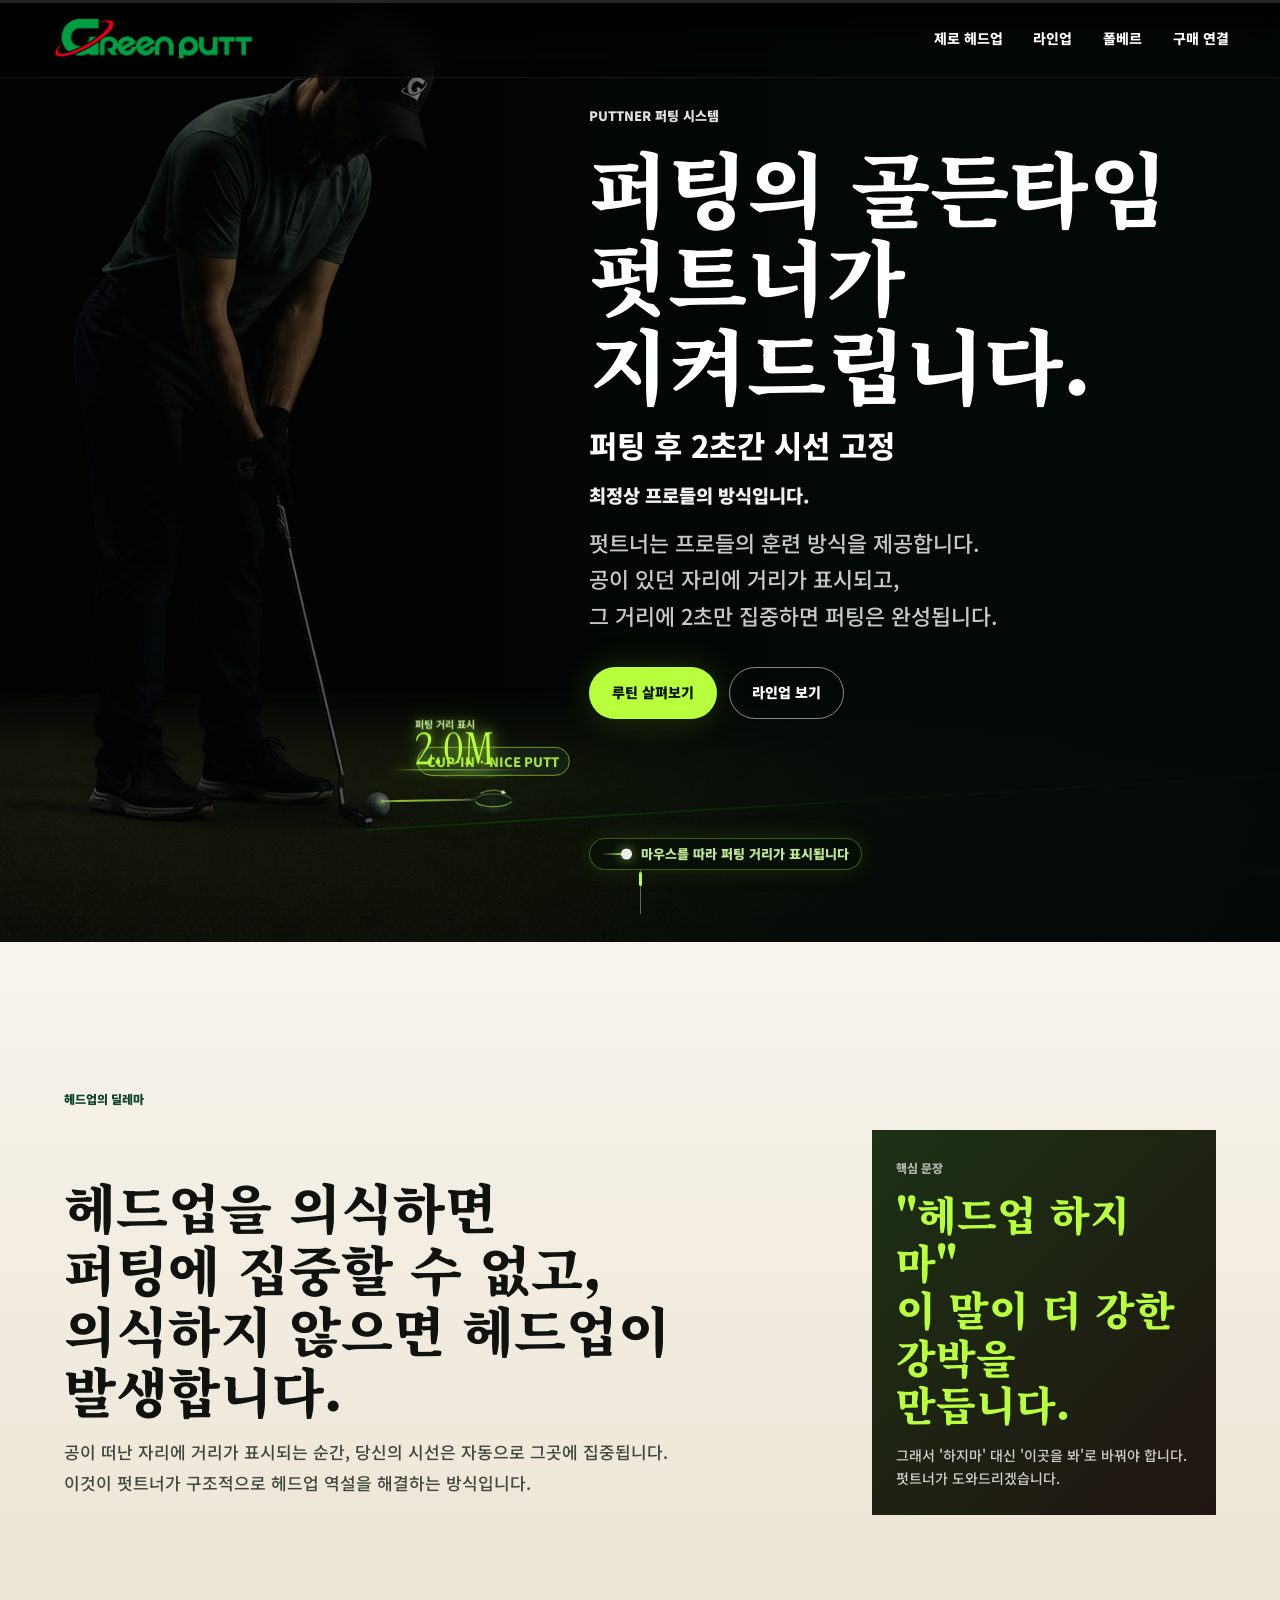
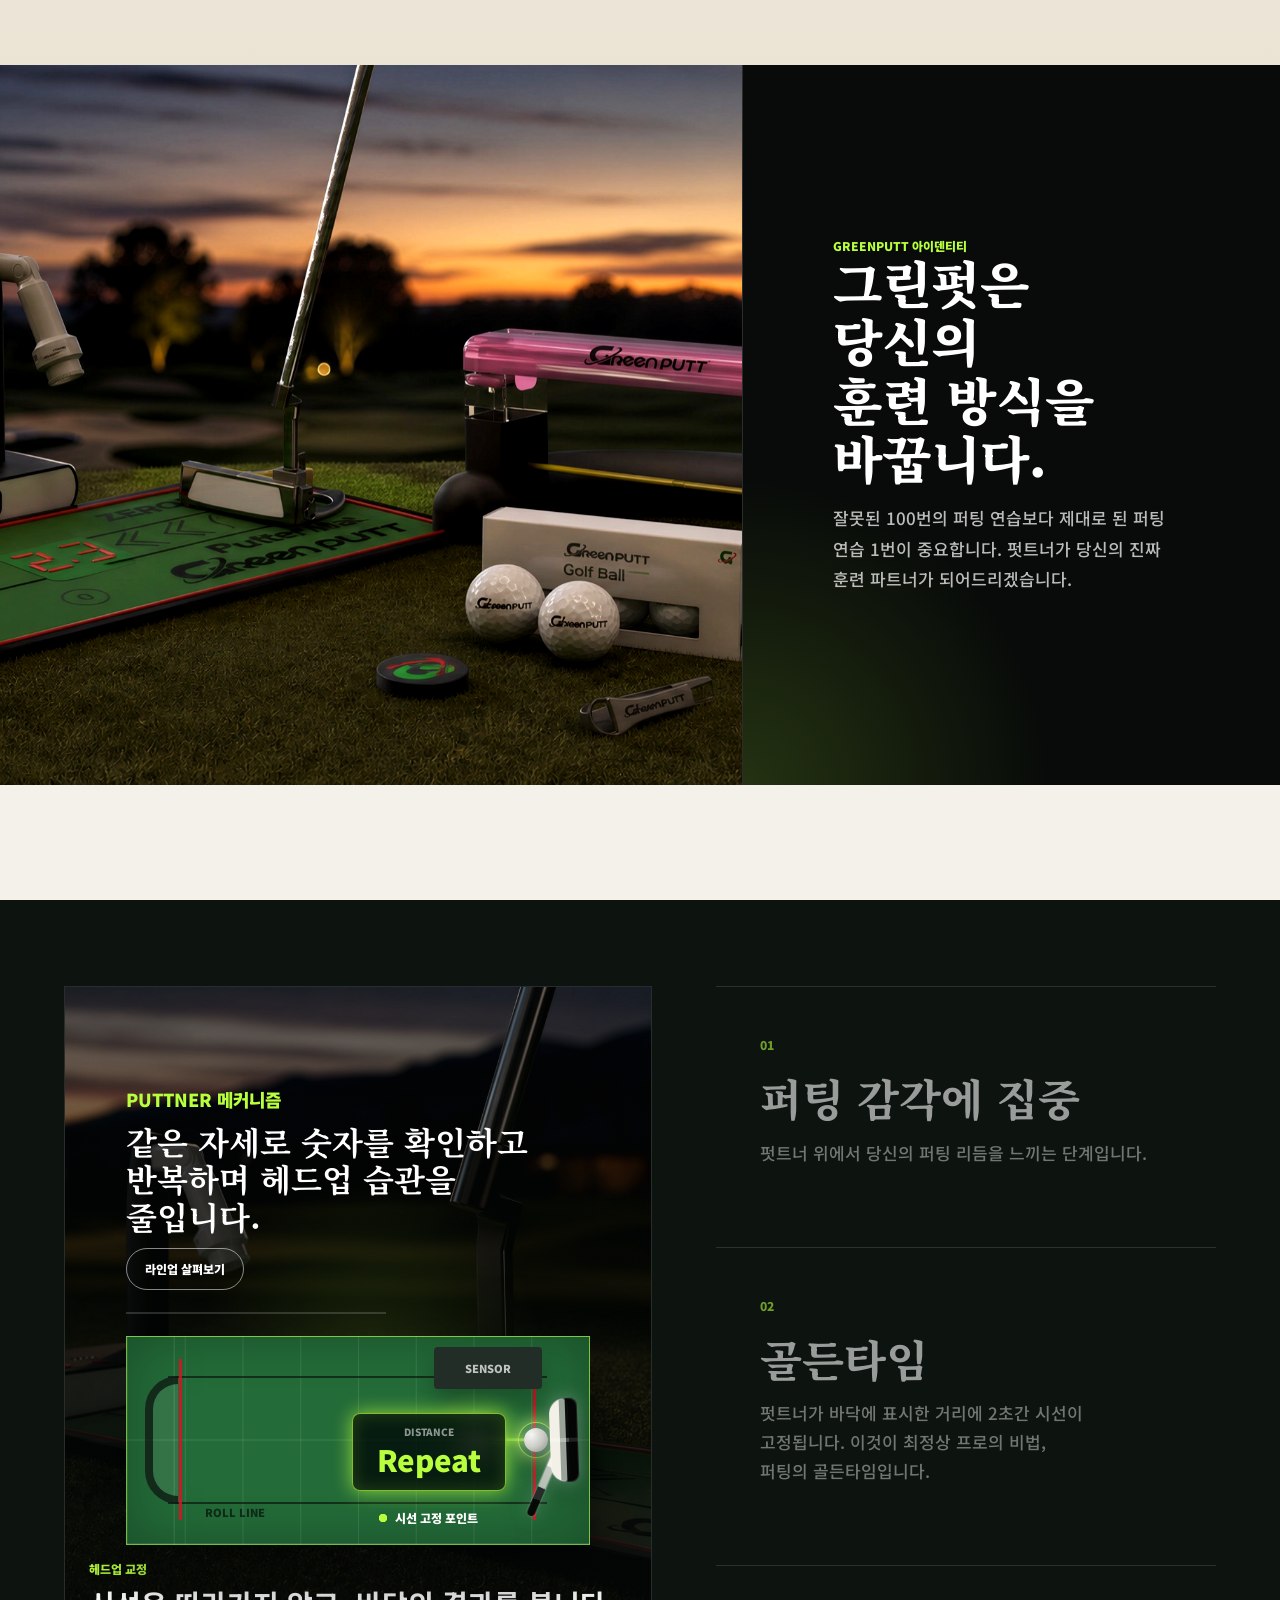
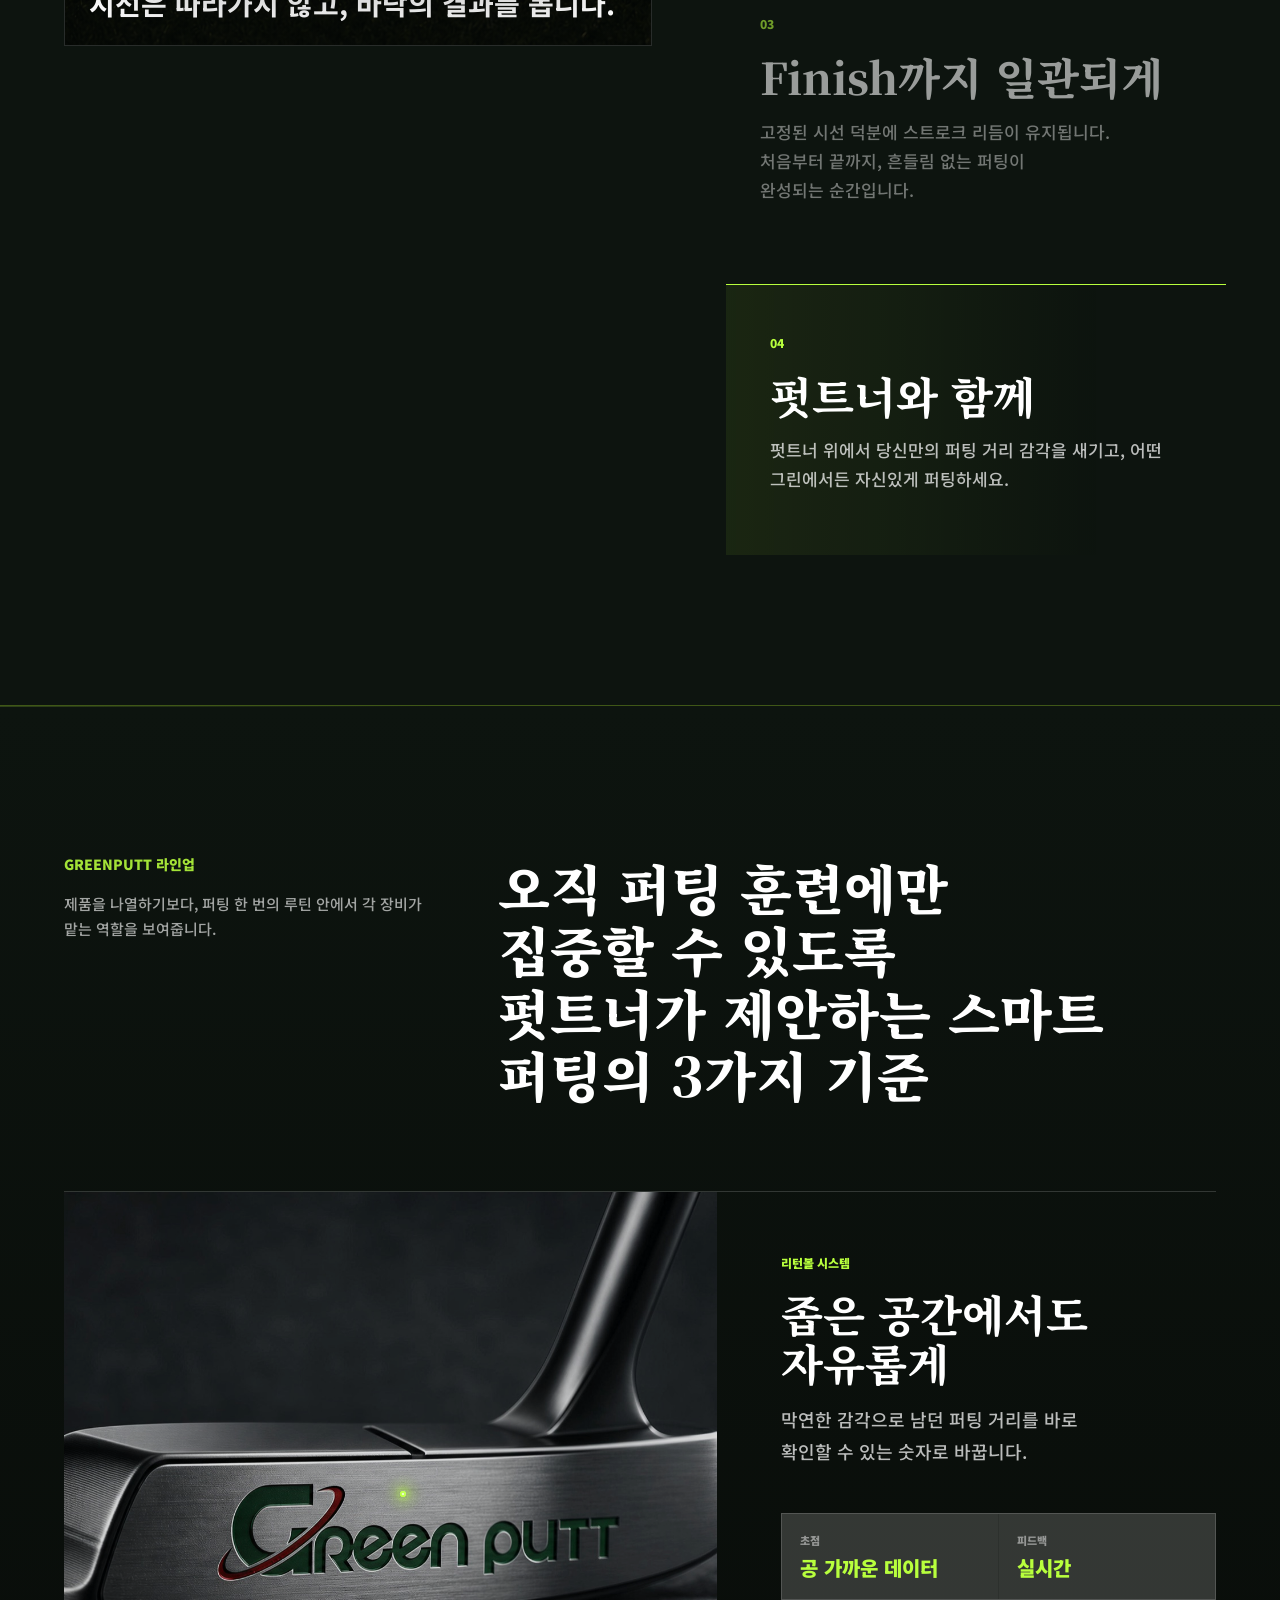
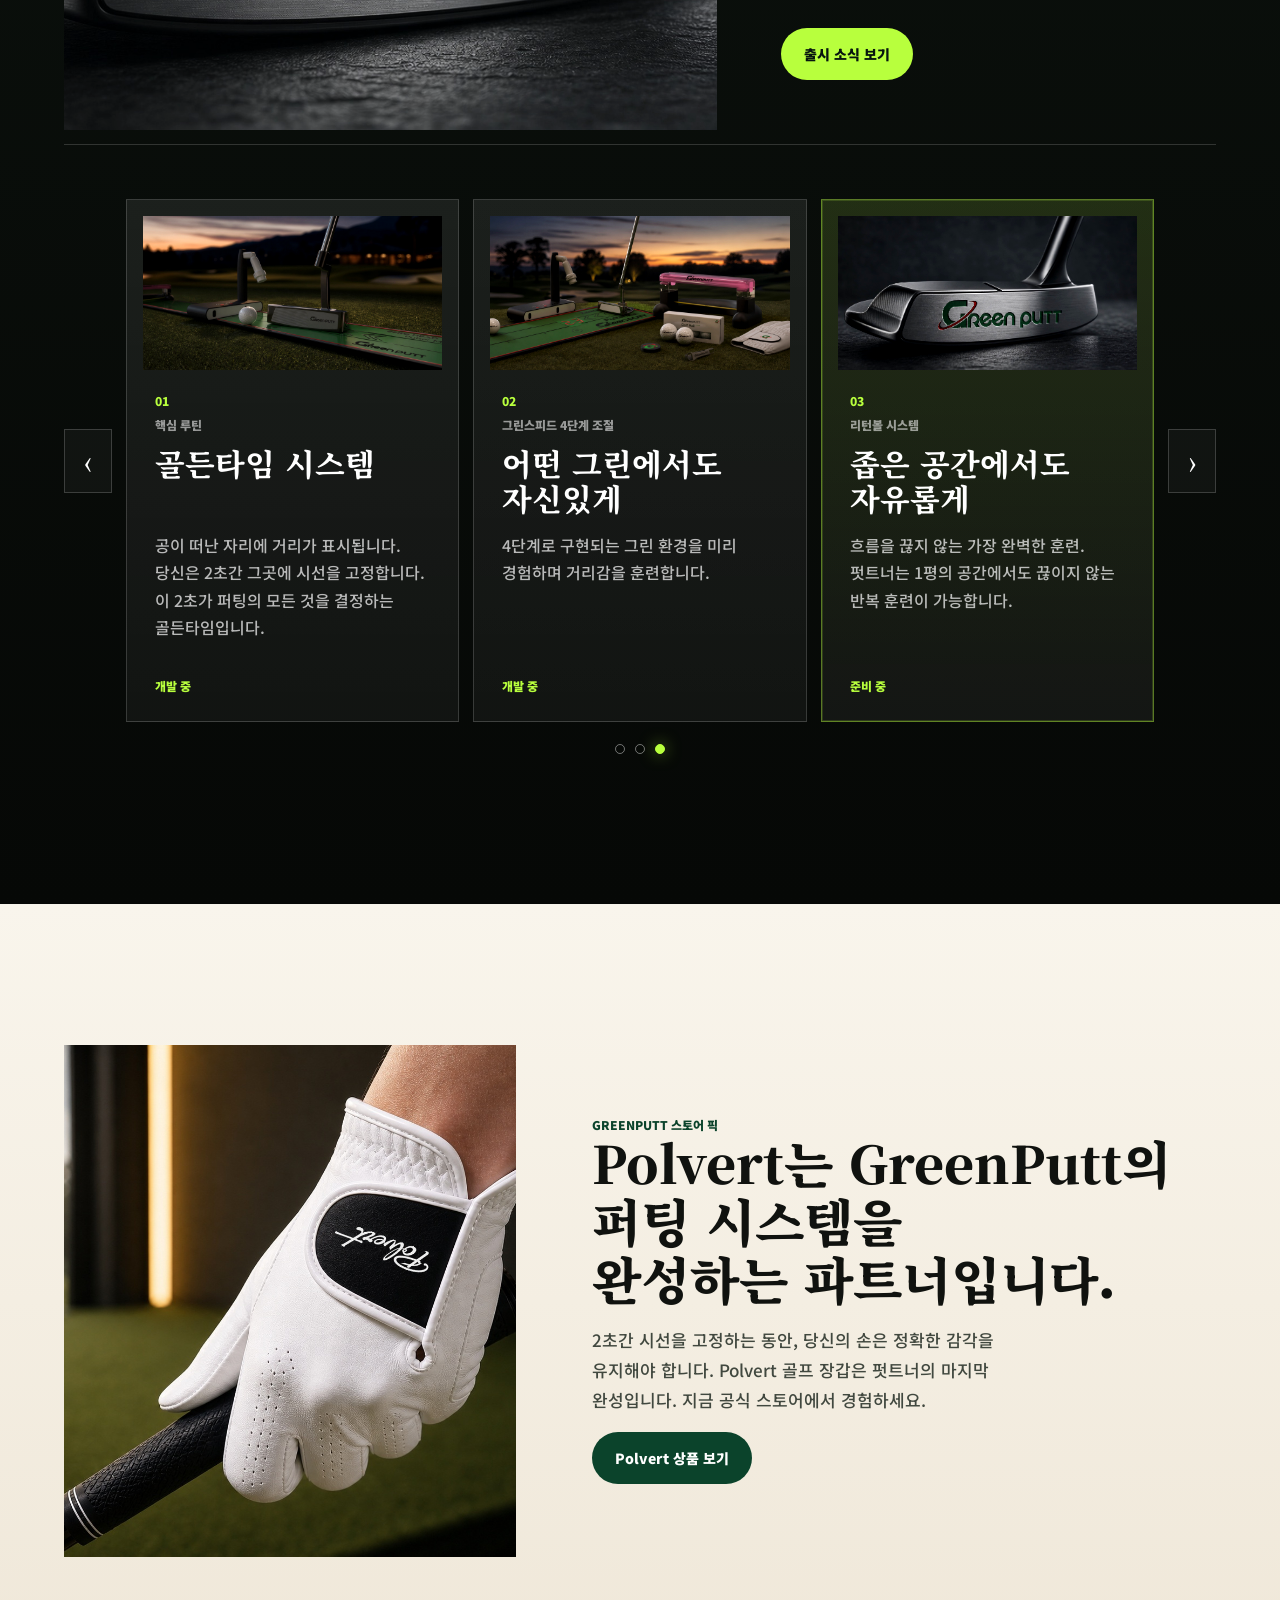
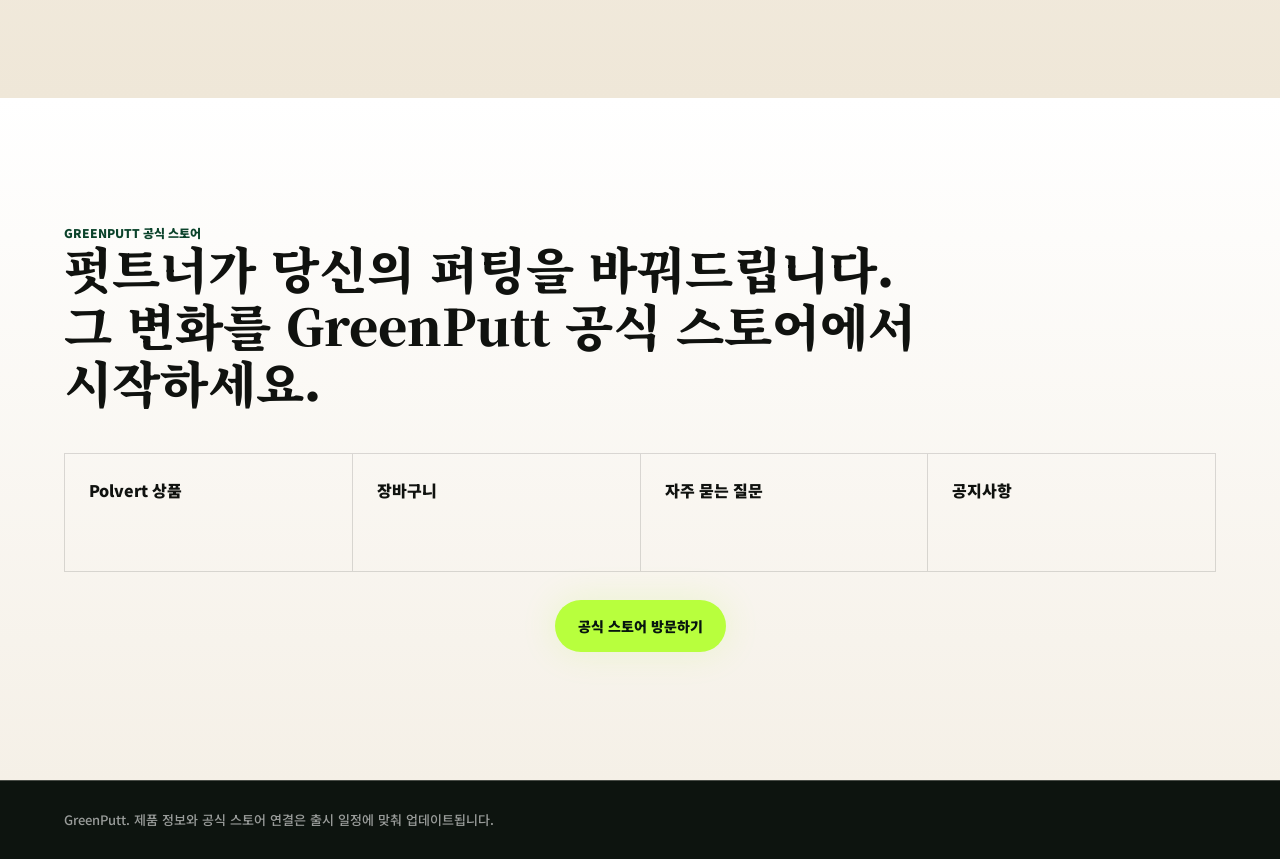
==== commit cb74ee4f: "deploy: publish section copy and typography updates" ====
--- a/index.html
+++ b/index.html
@@ -141,152 +141,20 @@
           <p class="section-kicker">헤드업의 딜레마</p>
           <div class="film-story-grid">
             <div>
-              <h2>퍼팅은 단순합니다.<br />공이 있던 자리<br />시선 고정.</h2>
+              <h2>헤드업을 의식하면 퍼팅에 집중할 수 없고,<br />의식하지 않으면 헤드업이 발생합니다.</h2>
               <p>
-                업로드된 시현 예상도의 핵심은 단순합니다. 퍼팅 후 공을 따라 고개를 돌리는 대신,
-                어드레스 근처의 포인트에 예상 거리 숫자가 표시됩니다. 사용자는 공을 쫓지 않고
-                그 숫자만 확인하며 헤드업 습관을 줄입니다.
+                공이 떠난 자리에 거리가 표시되는 순간, 당신의 시선은 자동으로 그곳에 집중됩니다.
+                <br />
+                이것이 펏트너가 구조적으로 헤드업 역설을 해결하는 방식입니다.
               </p>
             </div>
             <div class="film-note">
               <span>핵심 문장</span>
-              <strong>시선은 멈추고,<br />숫자로 확인한다.</strong>
-              <p>거리감을 감으로만 터치하지 말고 디지털 숫자로 보여주는 것이 PUTTNER의 제로 헤드업 경험입니다.</p>
-            </div>
-          </div>
-        </div>
-
-        <div class="film-reel">
-          <div class="film-visual is-demo" data-phase="0" aria-hidden="true">
-            <img
-              class="film-visual-image"
-              src="./assets/greenputt-system-closeup.jpg"
-              width="2400"
-              height="1028"
-              alt=""
-            />
-            <span class="signal-sweep"></span>
-            <div class="demo-board">
-              <div class="demo-copy">
-                <span>Zero Head-Up Demo</span>
-                <strong id="demo-note">시선은 출발점 근처의 숫자 포인트에 둡니다.</strong>
-              </div>
-              <span class="demo-cycle" aria-hidden="true"><i></i></span>
-              <div class="demo-mat">
-                <span class="demo-return"></span>
-                <span class="demo-device">Sensor</span>
-                <span class="demo-putter"></span>
-                <span class="demo-display">
-                  <small>Distance</small>
-                  <strong id="film-distance">Ready</strong>
-                </span>
-                <span class="demo-ball"></span>
-                <span class="demo-path"></span>
-                <span class="demo-gaze">시선 고정 포인트</span>
-                <span class="demo-hole">roll line</span>
-              </div>
-            </div>
-            <div class="film-visual-caption">
-              <span id="film-state">시선 고정</span>
-              <strong>공을 따라가지 않고, 숫자를 봅니다.</strong>
-            </div>
-          </div>
-
-          <div class="film-steps" aria-label="제로 헤드업 과정">
-            <article
-              class="film-step is-active"
-              data-phase="0"
-              data-distance="Ready"
-              data-state="시선 고정"
-              data-note="시선은 출발점 근처의 숫자 포인트에 둡니다."
-            >
-              <span>01</span>
-              <h3>시선 고정</h3>
-              <p>공을 굴린 뒤 어디까지 갔는지 보려고 고개를 들지 않습니다. 먼저 숫자가 뜰 포인트를 봅니다.</p>
-            </article>
-            <article
-              class="film-step"
-              data-phase="1"
-              data-distance="측정 중"
-              data-state="공은 이동"
-              data-note="볼은 매트를 따라 굴러가지만, 눈은 출발점 근처에 남습니다."
-            >
-              <span>02</span>
-              <h3>공은 이동</h3>
-              <p>볼은 매트를 따라 굴러갑니다. GreenPutt는 이 움직임을 거리 피드백으로 바꾸는 장면을 만듭니다.</p>
-            </article>
-            <article
-              class="film-step"
-              data-phase="2"
-              data-distance="2.3m"
-              data-state="거리 숫자 표시"
-              data-note="거리감이 2.3m 같은 숫자로 변환되어 시선 포인트에 나타납니다."
-            >
-              <span>03</span>
-              <h3>숫자 표시</h3>
-              <p>결과는 멀리 있는 홀이나 화면이 아니라, 사용자가 보고 있던 포인트 위의 숫자로 확인합니다.</p>
-            </article>
-            <article
-              class="film-step"
-              data-phase="3"
-              data-distance="Repeat"
-              data-state="헤드업 교정"
-              data-note="같은 자세로 숫자를 확인하고 반복하며 헤드업 습관을 줄입니다."
-            >
-              <span>04</span>
-              <h3>헤드업 교정</h3>
-              <p>고개를 돌려 공을 찾는 대신, 같은 자리에서 거리 숫자를 확인하는 습관을 반복합니다.</p>
-            </article>
-          </div>
-        </div>
-      </section>
-
-      <section id="system" class="system-section">
-        <div class="system-copy">
-          <div>
-            <p class="eyebrow">GreenPutt 라인업</p>
-            <p class="system-intent">
-              제품을 나열하기보다, 퍼팅 한 번의 루틴 안에서 각 장비가 맡는 역할을 보여줍니다.
-            </p>
-          </div>
-          <h2>오직 퍼팅 훈련에만 집중할 수 있도록<br />펏트너가 제안하는 스마트 퍼팅의 3가지 기준</h2>
-        </div>
-        <div class="system-stage" aria-live="polite">
-          <div class="system-stage-media">
-            <img
-              id="stage-image"
-              src="./assets/greenputt-system-closeup.jpg"
-              width="2400"
-              height="1028"
-              alt="GreenPutt 퍼팅 시스템 클로즈업"
-            />
-            <span class="stage-hotspot" aria-hidden="true"><i></i></span>
-          </div>
-          <div class="system-stage-copy">
-            <p class="eyebrow" id="stage-label">핵심 루틴</p>
-            <h3 id="stage-title">골든타임 시스템</h3>
-            <p id="stage-description">
-              공이 있던 자리에 거리가 표시됩니다. 당신의 시선은 아무런 노력 없이 자연스럽게 그곳에 머뭅니다.
-            </p>
-            <dl class="stage-data" aria-label="선택한 제품 피드백 정보">
-              <div>
-                <dt>초점</dt>
-                <dd id="stage-focus">임팩트 라인</dd>
-              </div>
-              <div>
-                <dt>피드백</dt>
-                <dd id="stage-signal">2.3m</dd>
-              </div>
-            </dl>
-            <a id="stage-cta" class="button stage-button" href="#bridge">자세히 보기</a>
-          </div>
-        </div>
-        <div class="product-carousel" aria-label="GreenPutt 제품 슬라이드">
-          <button id="lineup-prev" class="lineup-control" type="button" aria-label="이전 제품 보기">‹</button>
-          <div id="product-grid" class="product-lineup" aria-live="polite"></div>
-          <button id="lineup-next" class="lineup-control" type="button" aria-label="다음 제품 보기">›</button>
-        </div>
-        <div id="lineup-dots" class="lineup-dots" aria-label="제품 슬라이드 위치"></div>
+              <strong>"헤드업 하지 마"<br />이 말이 더 강한 강박을 만듭니다.</strong>
+              <p>그래서 '하지마' 대신 '이곳을 봐'로 바꿔야 합니다. 펏트너가 도와드리겠습니다.</p>
+            </div>
+          </div>
+        </div>
       </section>
 
       <section class="cinema-band">
@@ -306,6 +174,141 @@
         </div>
       </section>
 
+      <section class="film-story-section film-demo-section" aria-label="PUTTNER 메커니즘 데모">
+        <div class="film-reel">
+          <div class="film-visual is-demo" data-phase="0" aria-hidden="true">
+            <img
+              class="film-visual-image"
+              src="./assets/greenputt-system-closeup.jpg"
+              width="2400"
+              height="1028"
+              alt=""
+            />
+            <span class="signal-sweep"></span>
+            <div class="demo-board">
+              <div class="demo-copy">
+                <h2 class="demo-title">PUTTNER 메커니즘</h2>
+                <strong id="demo-note">어드레스를 잡고 퍼팅 감각에만 집중합니다.</strong>
+                <a class="button ghost demo-lineup-button" href="#system">라인업 살펴보기</a>
+              </div>
+              <span class="demo-cycle" aria-hidden="true"><i></i></span>
+              <div class="demo-mat">
+                <span class="demo-return"></span>
+                <span class="demo-device">Sensor</span>
+                <span class="demo-putter"></span>
+                <span class="demo-display">
+                  <small>Distance</small>
+                  <strong id="film-distance">Ready</strong>
+                </span>
+                <span class="demo-ball"></span>
+                <span class="demo-path"></span>
+                <span class="demo-gaze">시선 고정 포인트</span>
+                <span class="demo-hole">roll line</span>
+              </div>
+            </div>
+            <div class="film-visual-caption">
+              <span id="film-state">시선 고정</span>
+              <strong>시선은 따라가지 않고, 바닥의 결과를 봅니다.</strong>
+            </div>
+          </div>
+
+          <div class="film-steps" aria-label="제로 헤드업 과정">
+            <article
+              class="film-step is-active"
+              data-phase="0"
+              data-distance="Ready"
+              data-state="시선 고정"
+              data-note="어드레스를 잡고 퍼팅 감각에만 집중합니다."
+            >
+              <span>01</span>
+              <h3>퍼팅 감각에 집중</h3>
+              <p>펏트너 위에서 당신의 퍼팅 리듬을 느끼는 단계입니다.</p>
+            </article>
+            <article
+              class="film-step"
+              data-phase="1"
+              data-distance="측정 중"
+              data-state="공은 이동"
+              data-note="볼은 매트를 따라 굴러가지만, 시선은 그대로 남습니다."
+            >
+              <span>02</span>
+              <h3>골든타임</h3>
+              <p>펏트너가 바닥에 표시한 거리에 2초간 시선이 고정됩니다. 이것이 최정상 프로의 비법, 퍼팅의 골든타임입니다.</p>
+            </article>
+            <article
+              class="film-step"
+              data-phase="2"
+              data-distance="2.3m"
+              data-state="거리 숫자 표시"
+              data-note="거리감이 2.3m 같은 숫자로 변환되어 시선 포인트에 나타납니다."
+            >
+              <span>03</span>
+              <h3>Finish까지 일관되게</h3>
+              <p>고정된 시선 덕분에 스트로크 리듬이 유지됩니다. 처음부터 끝까지, 흔들림 없는 퍼팅이 완성되는 순간입니다.</p>
+            </article>
+            <article
+              class="film-step"
+              data-phase="3"
+              data-distance="Repeat"
+              data-state="헤드업 교정"
+              data-note="같은 자세로 숫자를 확인하고 반복하며 헤드업 습관을 줄입니다."
+            >
+              <span>04</span>
+              <h3>펏트너와 함께</h3>
+              <p>펏트너 위에서 당신만의 퍼팅 거리 감각을 새기고, 어떤 그린에서든 자신있게 퍼팅하세요.</p>
+            </article>
+          </div>
+        </div>
+      </section>
+
+      <section id="system" class="system-section">
+        <div class="system-copy">
+          <div>
+            <p class="eyebrow">GreenPutt 라인업</p>
+            <p class="system-intent">
+              제품을 나열하기보다, 퍼팅 한 번의 루틴 안에서 각 장비가 맡는 역할을 보여줍니다.
+            </p>
+          </div>
+          <h2>오직 퍼팅 훈련에만 집중할 수 있도록<br />펏트너가 제안하는 스마트 퍼팅의 3가지 기준</h2>
+        </div>
+        <div class="system-stage" aria-live="polite">
+          <div class="system-stage-media">
+            <img
+              id="stage-image"
+              src="./assets/greenputt-system-closeup.jpg"
+              width="2400"
+              height="1028"
+              alt="GreenPutt 퍼팅 시스템 클로즈업"
+            />
+            <span class="stage-hotspot" aria-hidden="true"><i></i></span>
+          </div>
+          <div class="system-stage-copy">
+            <p class="eyebrow" id="stage-label">핵심 루틴</p>
+            <h3 id="stage-title">골든타임 시스템</h3>
+            <p id="stage-description">
+              공이 있던 자리에 거리가 표시됩니다. 당신의 시선은 아무런 노력 없이 자연스럽게 그곳에 머뭅니다.
+            </p>
+            <dl class="stage-data" aria-label="선택한 제품 피드백 정보">
+              <div>
+                <dt>초점</dt>
+                <dd id="stage-focus">임팩트 라인</dd>
+              </div>
+              <div>
+                <dt>피드백</dt>
+                <dd id="stage-signal">2.3m</dd>
+              </div>
+            </dl>
+            <a id="stage-cta" class="button stage-button" href="#bridge">자세히 보기</a>
+          </div>
+        </div>
+        <div class="product-carousel" aria-label="GreenPutt 제품 슬라이드">
+          <button id="lineup-prev" class="lineup-control" type="button" aria-label="이전 제품 보기">‹</button>
+          <div id="product-grid" class="product-lineup" aria-live="polite"></div>
+          <button id="lineup-next" class="lineup-control" type="button" aria-label="다음 제품 보기">›</button>
+        </div>
+        <div id="lineup-dots" class="lineup-dots" aria-label="제품 슬라이드 위치"></div>
+      </section>
+
       <section id="storepick" class="storepick-section">
         <div class="storepick-media">
           <img
@@ -330,6 +333,7 @@
         <p class="eyebrow">GreenPutt 공식 스토어</p>
         <h2>펏트너가 당신의 퍼팅을 바꿔드립니다.<br />그 변화를 GreenPutt 공식 스토어에서 시작하세요.</h2>
         <div id="support-links" class="support-links"></div>
+        <a class="button primary bridge-store-button" href="https://greenputt.kr">공식 스토어 방문하기</a>
       </section>
     </main>
 
--- a/styles.css
+++ b/styles.css
@@ -644,8 +644,12 @@
 
 .film-story-section {
   padding: clamp(78px, 12vw, 150px) clamp(20px, 5vw, 76px);
-  background:
-    linear-gradient(180deg, #f8f4ec, #ebe3d4 46%, #0d140f 46%, #0d140f);
+  background: linear-gradient(180deg, #f8f4ec, #ebe3d4);
+}
+
+.film-demo-section {
+  padding-top: 0;
+  background: #0d140f;
 }
 
 .film-story-copy {
@@ -663,6 +667,10 @@
   margin-top: 24px;
 }
 
+.film-story-grid h2 {
+  font-size: clamp(32px, 4.2vw, 60px);
+}
+
 .film-story-grid p {
   max-width: 720px;
   color: var(--soft-ink);
@@ -689,7 +697,7 @@
   margin-top: 12px;
   color: var(--lime);
   font-family: var(--font-display);
-  font-size: clamp(30px, 4.2vw, 52px);
+  font-size: clamp(28px, 3.2vw, 44px);
   font-weight: 900;
   line-height: 1.16;
   word-break: keep-all;
@@ -820,17 +828,19 @@
 .demo-copy {
   display: grid;
   align-content: start;
-  gap: 10px;
+  gap: 12px;
   min-height: 112px;
-  padding-left: 18px;
-  border-left: 2px solid var(--lime);
-}
-
-.demo-copy span {
+  padding-left: 0;
+}
+
+.demo-title {
+  margin: 0;
   color: var(--lime);
-  font-size: 13px;
+  font-family: var(--font-body);
+  font-size: clamp(17px, 1.4vw, 21px);
   font-weight: 900;
-  text-transform: uppercase;
+  line-height: 1.28;
+  text-transform: none;
 }
 
 .demo-copy strong {
@@ -843,10 +853,18 @@
   line-height: 1.18;
 }
 
+.demo-lineup-button {
+  width: fit-content;
+  min-height: 42px;
+  padding-right: 18px;
+  padding-left: 18px;
+  font-size: 12px;
+}
+
 .demo-cycle {
   position: relative;
   overflow: hidden;
-  width: min(340px, 66%);
+  width: min(260px, 56%);
   height: 2px;
   background: rgba(255, 255, 255, 0.16);
 }
@@ -1363,24 +1381,21 @@
   right: 24px;
   bottom: 24px;
   left: 24px;
-  display: flex;
-  align-items: end;
-  justify-content: space-between;
-  gap: 18px;
-  padding-top: 18px;
-  border-top: 1px solid var(--white-line);
+  display: grid;
+  gap: 8px;
+  justify-items: start;
 }
 
 .film-visual-caption span {
-  color: rgba(255, 255, 255, 0.62);
+  color: var(--lime);
   font-size: 12px;
   font-weight: 900;
 }
 
 .film-visual-caption strong {
   color: white;
-  font-size: clamp(20px, 3vw, 34px);
-  line-height: 1.2;
+  font-size: clamp(20px, 2.2vw, 28px);
+  line-height: 1.24;
 }
 
 .film-steps {
@@ -1411,7 +1426,7 @@
 
 .film-step h3 {
   margin-top: 18px;
-  font-size: clamp(30px, 4.6vw, 54px);
+  font-size: clamp(30px, 3.4vw, 46px);
 }
 
 .film-step p {
@@ -1604,7 +1619,7 @@
   max-width: 13ch;
   min-height: 2.24em;
   margin-top: 18px;
-  font-size: clamp(32px, 4vw, 58px);
+  font-size: clamp(30px, 3.4vw, 48px);
   line-height: 1.12;
   overflow-wrap: normal;
   text-wrap: balance;
@@ -1670,7 +1685,7 @@
   grid-template-columns: 48px minmax(0, 1fr) 48px;
   gap: 14px;
   align-items: center;
-  max-width: var(--layout-max);
+  max-width: calc((360px * 3) + (14px * 4) + (48px * 2));
   margin-top: 54px;
   margin-right: auto;
   margin-left: auto;
@@ -1857,16 +1872,21 @@
   color: var(--lime);
 }
 
-.cinema-band p,
-.storepick-copy p,
-.bridge-section p,
+.cinema-band p:not(.eyebrow),
+.storepick-copy p:not(.eyebrow),
+.bridge-section p:not(.eyebrow),
 .site-footer p {
   color: var(--soft-ink);
   font-size: 17px;
   line-height: 1.78;
 }
 
-.cinema-band p {
+.cinema-band h2,
+.storepick-copy h2 {
+  font-size: clamp(34px, 4vw, 60px);
+}
+
+.cinema-band p:not(.eyebrow) {
   color: rgba(255, 255, 255, 0.72);
 }
 
@@ -1919,7 +1939,7 @@
   display: block;
 }
 
-.storepick-copy p {
+.storepick-copy p:not(.eyebrow) {
   max-width: 42ch;
   overflow-wrap: normal;
   text-wrap: pretty;
@@ -1938,7 +1958,8 @@
 }
 
 .bridge-section h2 {
-  max-width: 920px;
+  max-width: 1040px;
+  font-size: clamp(34px, 3.9vw, 56px);
 }
 
 .support-links {
@@ -1964,6 +1985,12 @@
   background: var(--green);
 }
 
+.bridge-store-button {
+  display: flex;
+  width: fit-content;
+  margin: 28px auto 0;
+}
+
 .site-footer {
   padding: 28px clamp(20px, 5vw, 76px);
   background: #0d140f;
@@ -2019,6 +2046,10 @@
 
   .hero-lower {
     grid-template-columns: minmax(250px, 1fr) auto;
+  }
+
+  .product-carousel {
+    max-width: calc((360px * 2) + (14px * 3) + (48px * 2));
   }
 
   .lineup-item {
@@ -2329,8 +2360,12 @@
 
   .film-story-section {
     padding: 56px 16px 68px;
-    background:
-      linear-gradient(180deg, #f8f4ec 0, #ebe3d4 620px, #0d140f 620px, #0d140f);
+    background: linear-gradient(180deg, #f8f4ec, #ebe3d4);
+  }
+
+  .film-demo-section {
+    padding-top: 0;
+    background: #0d140f;
   }
 
   .film-story-grid {
@@ -2401,19 +2436,19 @@
   }
 
   .demo-board {
-    grid-template-rows: 124px 2px auto;
+    grid-template-rows: minmax(148px, auto) 2px auto;
     width: 100%;
     gap: 12px;
   }
 
   .demo-copy {
     min-height: 0;
-    gap: 7px;
-    padding-left: 12px;
-  }
-
-  .demo-copy span {
-    font-size: 11px;
+    gap: 8px;
+    padding-left: 0;
+  }
+
+  .demo-title {
+    font-size: 15px;
   }
 
   .demo-copy strong {
@@ -2423,7 +2458,7 @@
   }
 
   .demo-cycle {
-    width: 58%;
+    width: 48%;
   }
 
   .demo-mat {
@@ -2502,11 +2537,9 @@
     right: auto;
     bottom: auto;
     left: auto;
-    align-items: start;
-    flex-direction: column;
     gap: 8px;
     margin-top: 24px;
-    padding: 16px 10px 0;
+    padding: 0;
   }
 
   .film-visual-caption span {
@@ -2514,8 +2547,8 @@
   }
 
   .film-visual-caption strong {
-    font-size: clamp(23px, 7.6vw, 30px);
-    line-height: 1.16;
+    font-size: clamp(20px, 6.2vw, 24px);
+    line-height: 1.24;
   }
 
   .film-steps {
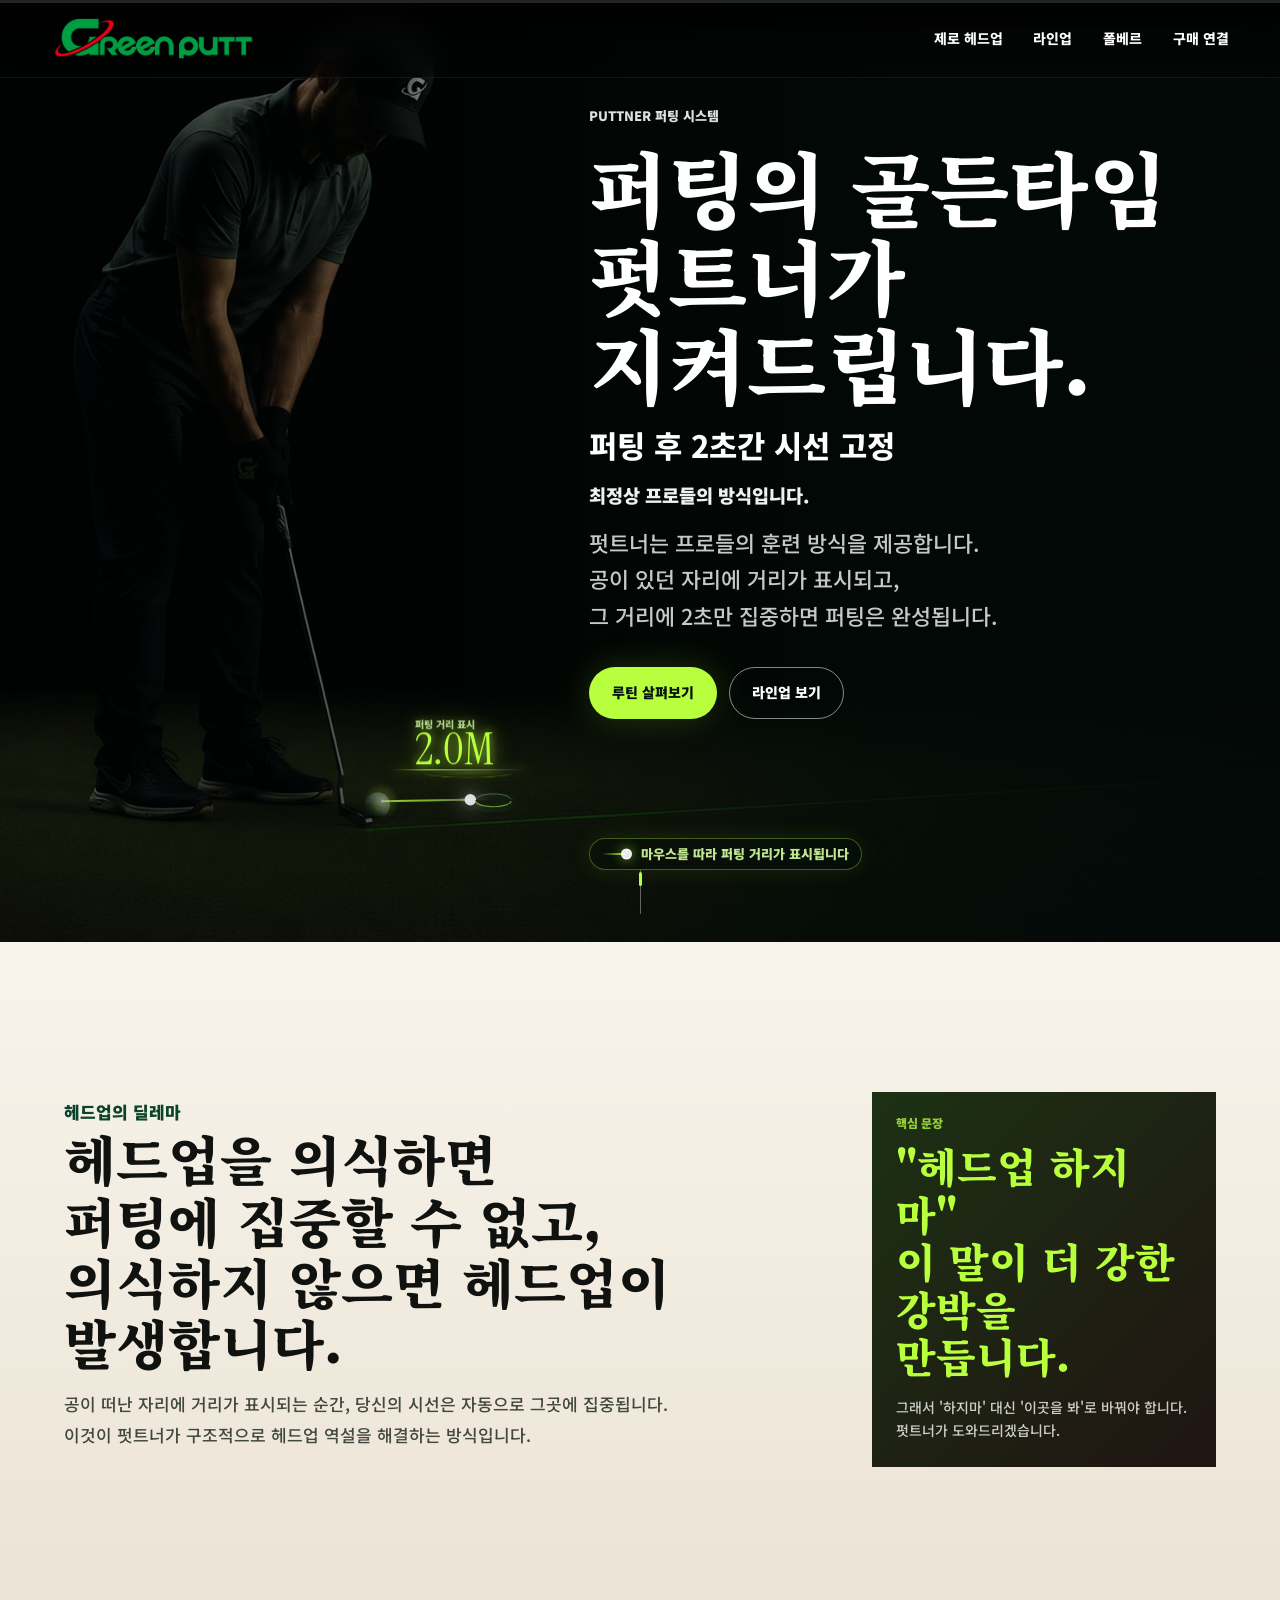
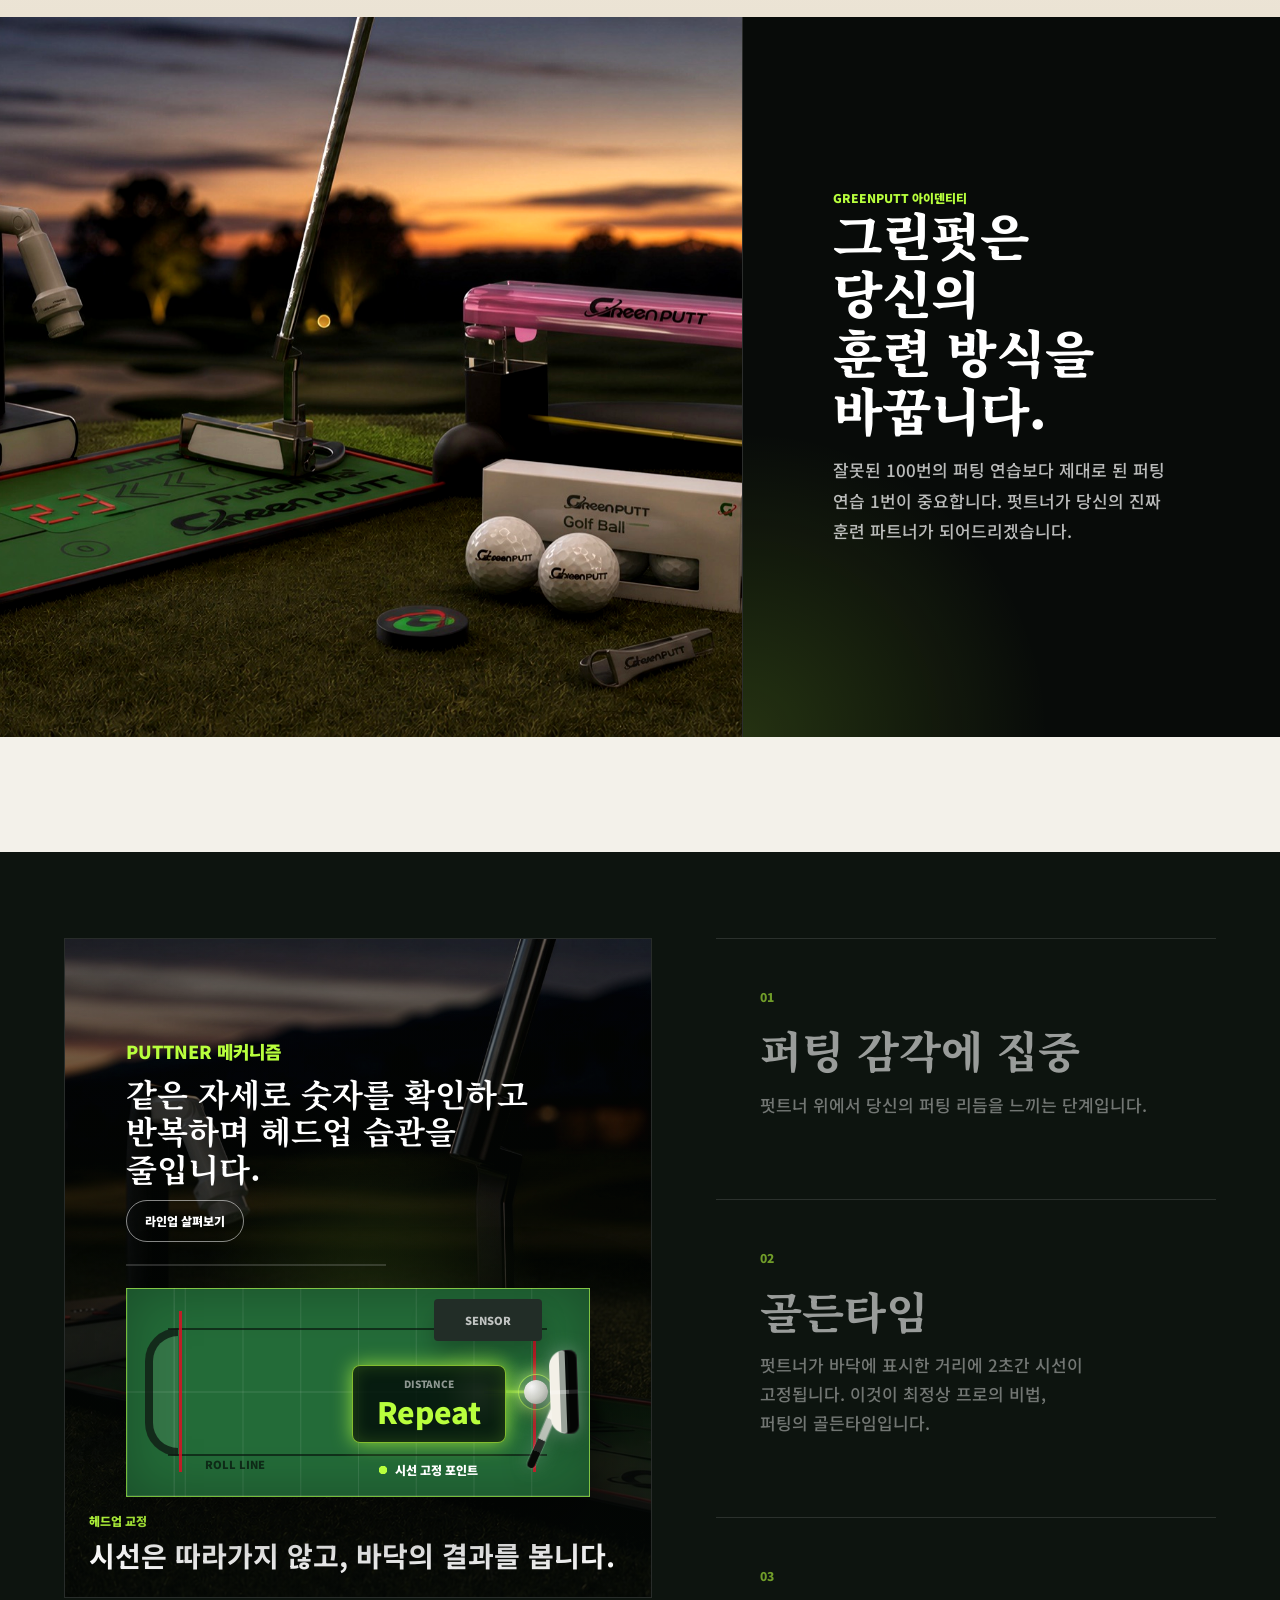
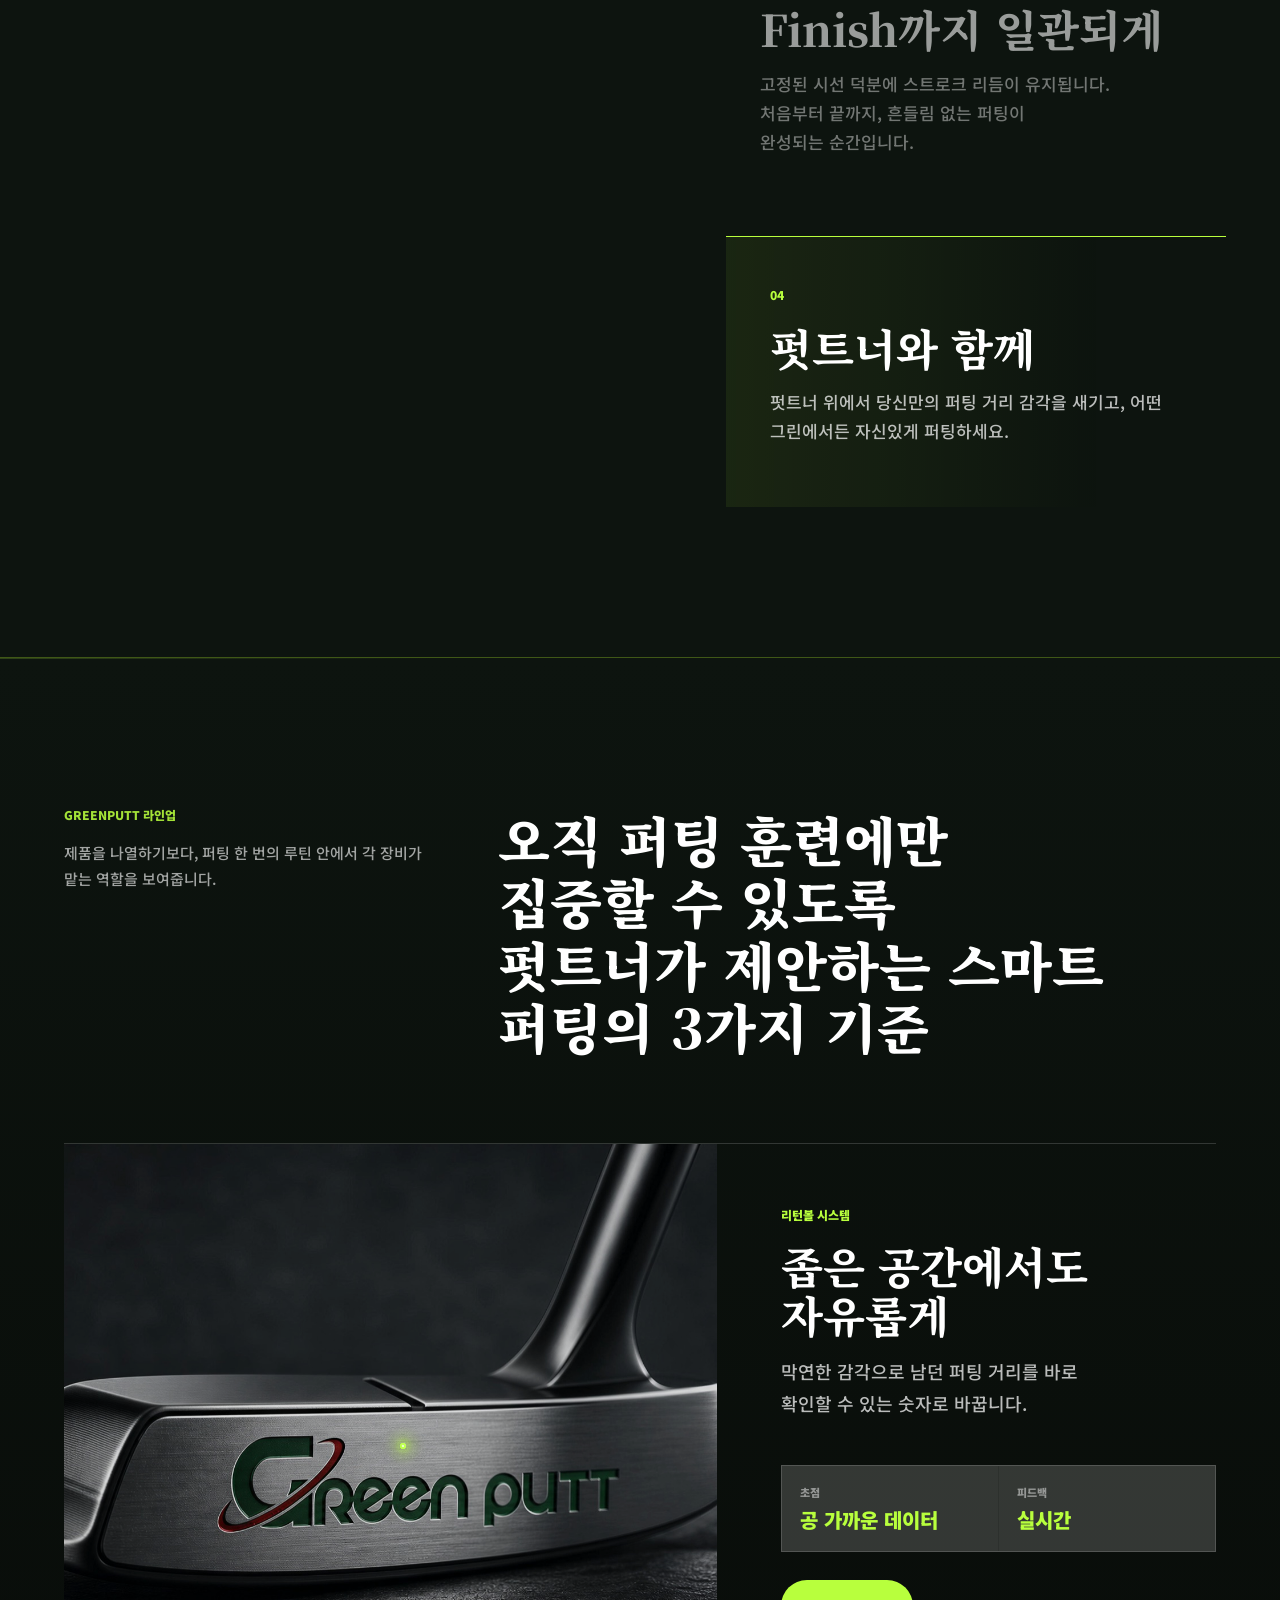
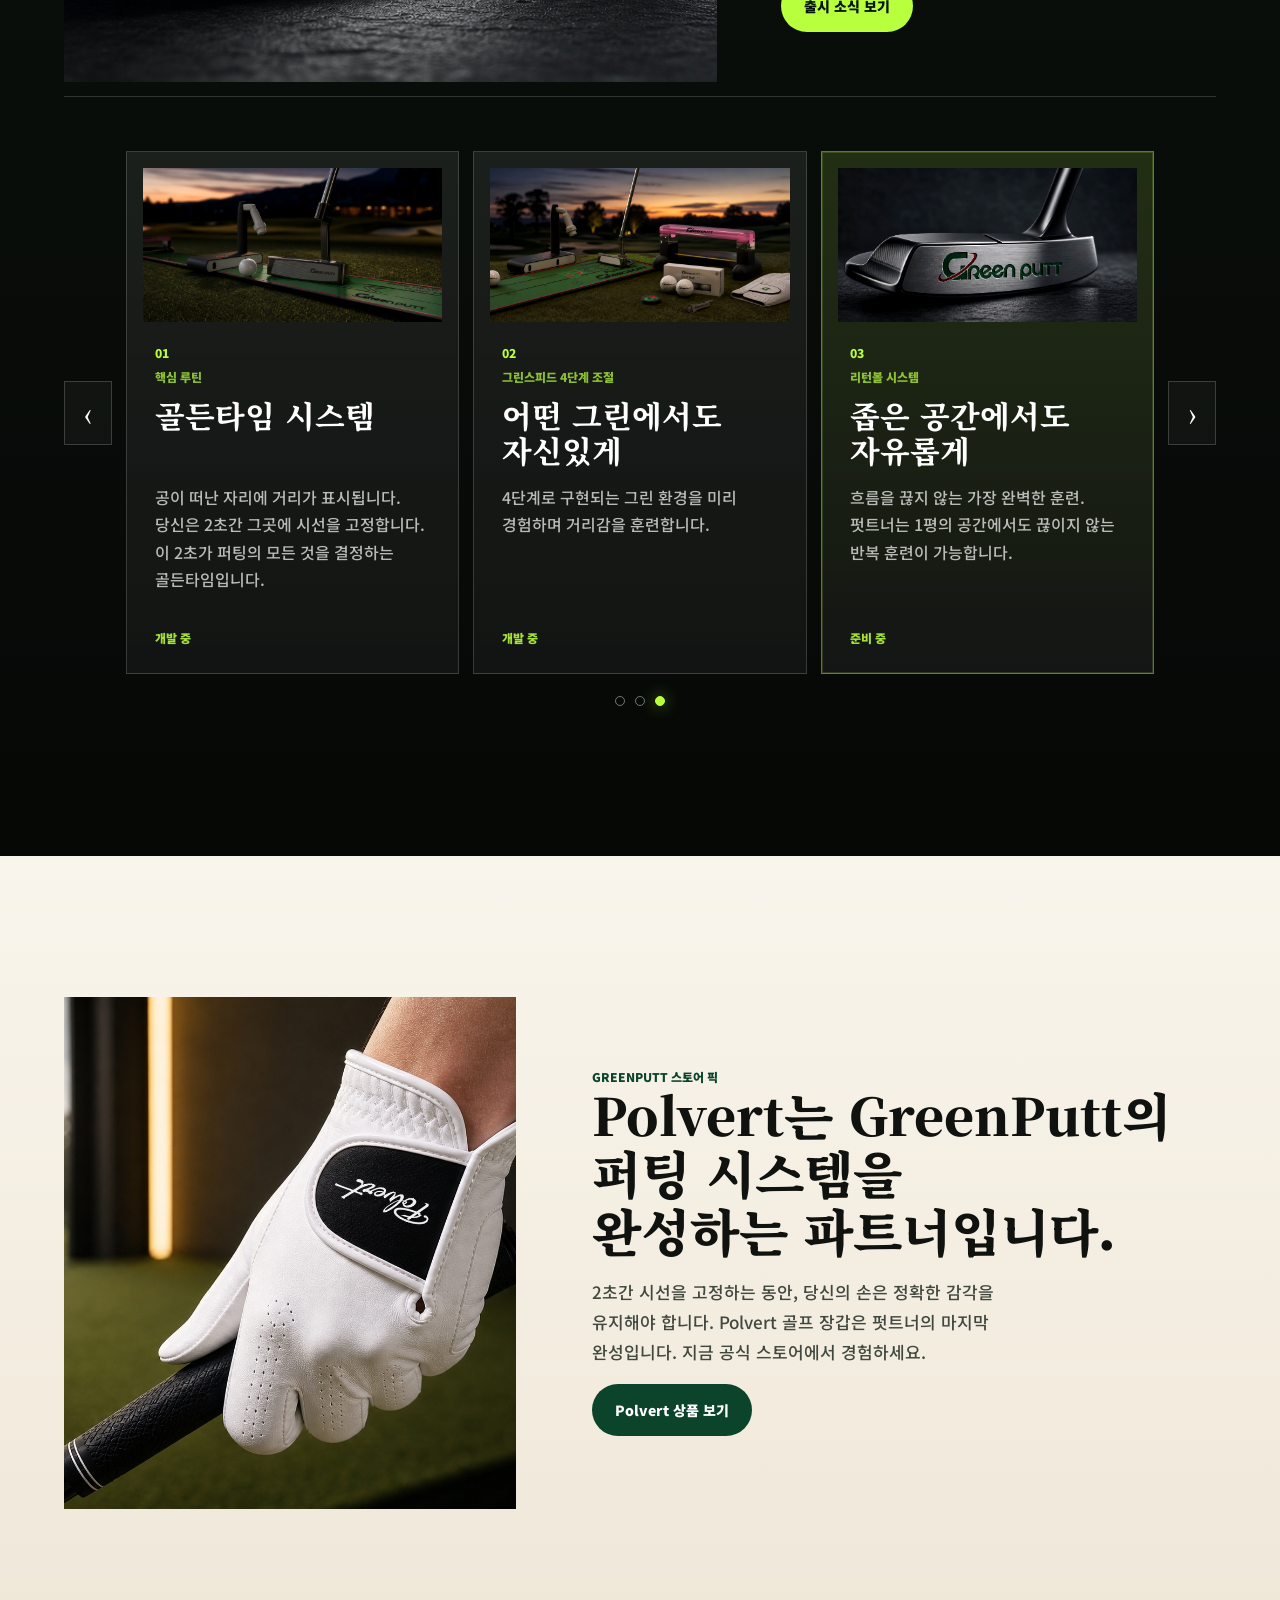
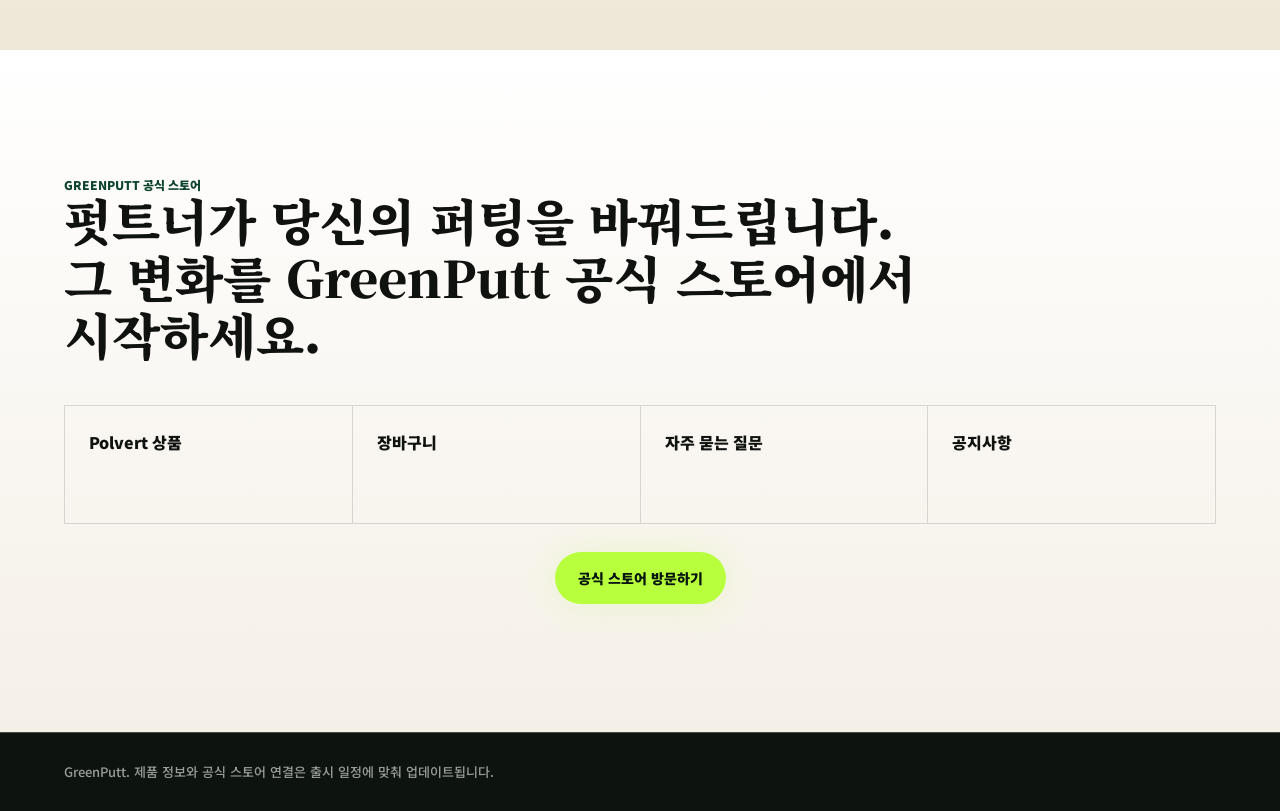
==== commit 8fbf736a: "deploy: publish unified section label styling" ====
--- a/index.html
+++ b/index.html
@@ -138,9 +138,9 @@
 
       <section id="zero-head-up" class="film-story-section">
         <div class="film-story-copy">
-          <p class="section-kicker">헤드업의 딜레마</p>
           <div class="film-story-grid">
             <div>
+              <p class="section-kicker">헤드업의 딜레마</p>
               <h2>헤드업을 의식하면 퍼팅에 집중할 수 없고,<br />의식하지 않으면 헤드업이 발생합니다.</h2>
               <p>
                 공이 떠난 자리에 거리가 표시되는 순간, 당신의 시선은 자동으로 그곳에 집중됩니다.
@@ -319,7 +319,7 @@
           />
         </div>
         <div class="storepick-copy">
-          <p class="eyebrow">GreenPutt 스토어 픽</p>
+          <p class="section-kicker">GreenPutt 스토어 픽</p>
           <h2><span>Polvert는 GreenPutt의</span><span>퍼팅 시스템을 완성하는 파트너입니다.</span></h2>
           <p>
             2초간 시선을 고정하는 동안, 당신의 손은 정확한 감각을 유지해야 합니다.
--- a/styles.css
+++ b/styles.css
@@ -193,6 +193,7 @@
 .section-kicker,
 .lineup-label,
 .lineup-state,
+.film-note span,
 .hero-caption span,
 .hero-caption small {
   margin: 0;
@@ -664,7 +665,7 @@
   grid-template-columns: minmax(0, 0.68fr) minmax(260px, 0.32fr);
   gap: clamp(28px, 6vw, 88px);
   align-items: end;
-  margin-top: 24px;
+  margin-top: 0;
 }
 
 .film-story-grid h2 {
@@ -687,9 +688,8 @@
 }
 
 .film-note span {
-  color: rgba(255, 255, 255, 0.64);
-  font-size: 12px;
-  font-weight: 900;
+  display: block;
+  color: rgba(184, 255, 61, 0.78);
 }
 
 .film-note strong {
@@ -1458,7 +1458,6 @@
 
 .system-copy .eyebrow {
   color: rgba(184, 255, 61, 0.88);
-  font-size: 14px;
 }
 
 .system-copy h2 {
@@ -1781,7 +1780,7 @@
 
 .lineup-label {
   margin-top: 8px;
-  color: rgba(255, 255, 255, 0.56);
+  color: rgba(184, 255, 61, 0.72);
 }
 
 .lineup-item h3 {
@@ -1805,7 +1804,7 @@
 .lineup-state {
   margin-top: auto;
   padding-top: 22px;
-  color: var(--lime);
+  color: rgba(184, 255, 61, 0.88);
 }
 
 .lineup-dots {
@@ -1873,7 +1872,7 @@
 }
 
 .cinema-band p:not(.eyebrow),
-.storepick-copy p:not(.eyebrow),
+.storepick-copy p:not(.eyebrow):not(.section-kicker),
 .bridge-section p:not(.eyebrow),
 .site-footer p {
   color: var(--soft-ink);
@@ -1924,6 +1923,7 @@
 }
 
 .storepick-section .eyebrow,
+.storepick-section .section-kicker,
 .bridge-section .eyebrow {
   color: var(--green);
 }
@@ -1939,7 +1939,7 @@
   display: block;
 }
 
-.storepick-copy p:not(.eyebrow) {
+.storepick-copy p:not(.eyebrow):not(.section-kicker) {
   max-width: 42ch;
   overflow-wrap: normal;
   text-wrap: pretty;
@@ -2370,7 +2370,7 @@
 
   .film-story-grid {
     gap: 22px;
-    margin-top: 16px;
+    margin-top: 0;
   }
 
   .film-story-grid h2 {
